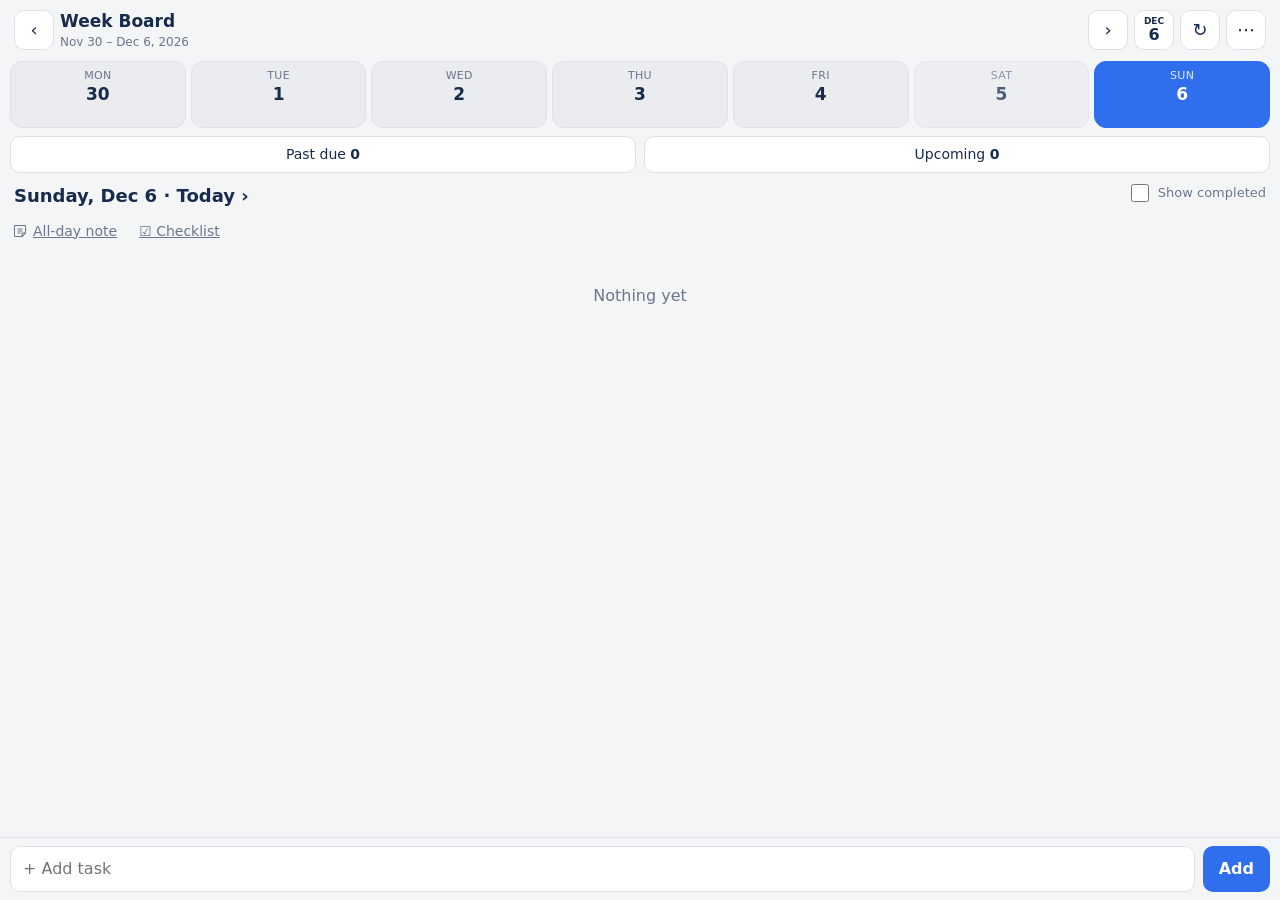
==== mobile.html @ 2cfad869 "Reapply "v1.5.2 Security and code review minor fixes" This reverts commit 783e75c545ea4ce6213119e449" ====
<!doctype html>
<html lang="en">
<head>
<meta charset="utf-8">
<meta name="viewport" content="width=device-width, initial-scale=1, viewport-fit=cover">
<meta name="version" content="1.5.2">
<meta name="notes-name" content="WB-Notes">
<meta name="remote" content="0">
<meta name="theme-color" content="#2f6fed">
<meta name="apple-mobile-web-app-capable" content="yes">
<meta name="mobile-web-app-capable" content="yes">
<meta name="apple-mobile-web-app-title" content="Week Board">
<meta name="apple-mobile-web-app-status-bar-style" content="default">
<link rel="manifest" href="/manifest.webmanifest">
<link rel="apple-touch-icon" href="/icon-180.png">
<title>Week Board</title>
<style>
  :root {
    --bg: #f4f5f7; --col: #ebecf0; --card: #fff; --text: #172b4d; --muted: #6b778c;
    --accent: #2f6fed; --today: #fff4d6; --border: #dfe1e6; --late: #fde8e8; --ok: #1f8a4c;
    /* Priority edges, and badges with white text (--pb1..3 keep 4.5:1 contrast in both themes); the same colours as the desktop board */
    --p1: #c5280c; --p2: #b54708; --p3: #2459d4; --p4: #7a869a;
    --pb1: #c5280c; --pb2: #b54708; --pb3: #2459d4;
  }
  @media (prefers-color-scheme: dark) {
    :root { --bg: #14161a; --col: #1e2126; --card: #2a2e35; --text: #e6e8eb; --muted: #8b95a3;
            --accent: #6a9bff; --today: #3a3220; --border: #343942; --late: #3b2226; --ok: #54c283;
            --p1: #ff6b4a; --p2: #ff9f43; --p3: #6a9bff; --p4: #8b95a3; }
  }
  * { box-sizing: border-box; -webkit-tap-highlight-color: transparent; }
  html, body { height: 100%; }
  body { margin: 0; font: 16px/1.4 system-ui, -apple-system, sans-serif; background: var(--bg); color: var(--text);
         display: flex; flex-direction: column; height: 100vh; height: 100dvh; overflow: hidden; }
  button { font: inherit; color: inherit; }
  header { flex: none; padding: calc(10px + env(safe-area-inset-top)) 14px 6px; display: flex; align-items: center; gap: 6px; }
  header h1 { font-size: 17px; margin: 0; flex: 1; min-width: 0; white-space: nowrap; overflow: hidden; text-overflow: ellipsis; }
  header h1 small { display: block; font-size: 12px; font-weight: 400; color: var(--muted); }
  .ib { flex: none; width: 40px; height: 40px; border: 1px solid var(--border); border-radius: 10px; background: var(--card); font-size: 18px; line-height: 1; cursor: pointer; display: grid; place-items: center; }
  .ib:active { background: var(--col); }
  #today { display: flex; flex-direction: column; align-items: center; justify-content: center; padding: 2px 0; }
  #today .tb-mon { font-size: 9px; font-weight: 700; text-transform: uppercase; line-height: 1.1; }
  #today .tb-day { font-size: 16px; font-weight: 700; line-height: 1.1; }
  #strip { flex: none; display: grid; grid-template-columns: repeat(var(--cols, 7), 1fr); gap: 5px; padding: 4px 10px 8px; }
  .dchip { border: 1px solid var(--border); border-radius: 12px; background: var(--col); padding: 6px 0 5px; text-align: center; cursor: pointer; min-width: 0; }
  .dchip .dw { display: block; font-size: 11px; color: var(--muted); text-transform: uppercase; letter-spacing: .03em; }
  .dchip .dn { display: block; font-size: 17px; font-weight: 600; }
  .dchip .dc { display: block; min-height: 15px; font-size: 11px; color: var(--muted); }
  .dchip.we { opacity: .75; }
  .dchip.today { background: var(--today); }
  .dchip.sel { background: var(--accent); border-color: var(--accent); color: #fff; opacity: 1; }
  .dchip.sel .dw, .dchip.sel .dc { color: rgba(255,255,255,.85); }
  #dayhead { flex: none; padding: 2px 14px 6px; display: flex; align-items: baseline; gap: 8px; }
  #dayhead h2 { margin: 0; font-size: 18px; flex: 1; }
  #dayhead label { font-size: 13px; color: var(--muted); display: flex; align-items: center; gap: 6px; cursor: pointer; }
  #dayhead input { width: 18px; height: 18px; }
  #err { flex: none; margin: 0 14px 6px; padding: 8px 10px; border-radius: 8px; background: var(--late); font-size: 14px; display: none; }
  #list { flex: 1; min-height: 0; overflow-y: auto; padding: 2px 10px 12px; -webkit-overflow-scrolling: touch; touch-action: pan-y; }
  .empty { text-align: center; color: var(--muted); padding: 40px 10px; }
  .notes { margin: 0 0 10px; padding: 4px 10px 4px 12px; border-radius: 10px; background: rgba(224,168,0,.16); border: 0; border-left: 4px solid #e0a800; }   /* the same amber band as the board's all-day notes */
  .clbox .nl.cl { display: flex; align-items: center; gap: 8px; white-space: normal; } .clbox .nl.cl .cl-t { flex: 1; min-width: 0; } .clbox .nl.cl .cl-n { flex: none; font-size: 13px; color: var(--muted); font-variant-numeric: tabular-nums; } .clbox .nl.cl .cl-c { flex: none; color: var(--muted); font-size: 18px; line-height: 1; }
  .clbox { margin: 0 0 8px; padding: 2px 12px; border-radius: 10px; background: var(--card); border: 1px solid var(--border); }
  .clbox .nl { padding: 9px 2px; font-size: 16px; border-bottom: 1px solid var(--border); cursor: pointer; } .clbox .nl:last-child { border-bottom: none; }
  .notes .nl { padding: 9px 2px; font-size: 16px; border-bottom: 1px solid rgba(224,168,0,.30); cursor: pointer; white-space: pre-wrap; overflow-wrap: anywhere; }
  .notes .nl:last-of-type { border-bottom: none; }
  .nbwrap .na { background: none; border: none; color: var(--muted); font-size: 14px; padding: 6px 2px; cursor: pointer; display: inline-flex; align-items: center; gap: 5px; line-height: 1.2; } .nbwrap .nabar { display: flex; align-items: center; flex-wrap: wrap; gap: 4px 18px; } .nbwrap .na span { text-decoration: underline; }
  .wtag { color: var(--muted); text-decoration: underline; cursor: pointer; }
  .card { display: flex; align-items: flex-start; gap: 12px; background: var(--card); border: 1px solid var(--border); border-radius: 12px; padding: 10px 12px; margin-bottom: 8px; }
  .card.done .t { text-decoration: line-through; color: var(--muted); }
  .card input[type=checkbox] { flex: none; width: 24px; height: 24px; margin: 1px 0 0; accent-color: var(--accent); }
  .card .body { flex: 1; min-width: 0; }
  .card.line { background: transparent; border-style: dashed; }
  .card .mark { flex: none; width: 24px; text-align: center; color: var(--muted); font-weight: 700; line-height: 1.4; }
  .card .t.hd { font-weight: 700; }
  .card .t { font-size: 16px; word-wrap: break-word; overflow-wrap: anywhere; }
  .card .n { font-size: 13px; color: var(--muted); margin-top: 2px; overflow-wrap: anywhere; white-space: pre-wrap; }
  .chip { display: inline-block; margin-top: 6px; padding: 1px 9px; border: 1px solid var(--border); border-radius: 999px; font-size: 13px; color: var(--muted); }
  /* Priorities (!p1 to !p4) and time estimates (~45m) */
  .card.prio1 { box-shadow: inset 4px 0 0 var(--p1); } .card.prio2 { box-shadow: inset 4px 0 0 var(--p2); }
  .card.prio3 { box-shadow: inset 4px 0 0 var(--p3); } .card.prio4 { box-shadow: inset 4px 0 0 var(--p4); }
  .chip.pb { font-weight: 600; color: #fff; }
  .chip.pb1 { background: var(--pb1); border-color: var(--pb1); } .chip.pb2 { background: var(--pb2); border-color: var(--pb2); } .chip.pb3 { background: var(--pb3); border-color: var(--pb3); }
  .chip.pb4 { background: rgba(127,127,127,.25); color: var(--text); }
  .card.done .chip.pb { opacity: .5; }
  .chip + .chip { margin-left: 4px; }
  #extras { flex: none; display: flex; gap: 8px; padding: 0 10px 6px; }
  #extras button { flex: 1; min-width: 0; padding: 8px 10px; border: 1px solid var(--border); border-radius: 10px; background: var(--card); font-size: 14px; cursor: pointer; white-space: nowrap; overflow: hidden; text-overflow: ellipsis; }
  #extras button b { font-weight: 700; }
  #extras button.on { background: var(--accent); border-color: var(--accent); color: #fff; }
  #extras button.hot:not(.on) b { color: #d43b3b; }
  .sec { display: flex; align-items: baseline; gap: 8px; width: 100%; margin: 10px 0 6px; padding: 4px 4px; border: none; background: none; text-align: left; font-weight: 600; cursor: pointer; }
  .sec span { font-weight: 400; font-size: 12px; color: var(--muted); }
  .bulk { display: block; width: 100%; margin: 4px 0 6px; padding: 12px; border: 1px solid var(--accent); border-radius: 10px; background: none; color: var(--accent); font-weight: 600; cursor: pointer; }
  #addhint { flex: 0 0 100%; text-align: left; padding: 2px 4px 0; border: none; background: none; font-size: 13px; color: var(--accent); cursor: pointer; }
  #addhint[hidden] { display: none; }
  .srow { display: flex; align-items: center; justify-content: space-between; gap: 12px; padding: 13px 2px; border-bottom: 1px solid var(--border); font-size: 16px; }
  .srow[hidden], .sub[hidden] { display: none; }
  .srow small { display: block; color: var(--muted); font-size: 12px; }
  .srow select { font: inherit; font-size: 15px; padding: 7px 8px; border: 1px solid var(--border); border-radius: 8px; background: var(--bg); color: var(--text); }
  .srow input[type=checkbox] { flex: none; width: 24px; height: 24px; accent-color: var(--accent); }
  .grp { margin-bottom: 8px; }
  .ghrow { display: flex; align-items: center; gap: 4px; }
  .ghrow .more { margin: 0; flex: none; }
  .gh { flex: 1; min-width: 0; display: flex; align-items: center; gap: 8px; min-height: 48px; padding: 6px 6px; border: none; background: none; text-align: left; font-weight: 600; cursor: pointer; }
  .gh .ar { flex: none; width: 30px; text-align: center; font-size: 26px; line-height: 1; color: var(--accent); transition: transform .15s; }
  .grp.shut .gh .ar { transform: rotate(-90deg); }
  .gh .gn { flex: 1; min-width: 0; overflow-wrap: anywhere; }
  .gh .gc { flex: none; font-size: 12px; font-weight: 400; color: var(--muted); border: 1px solid var(--border); border-radius: 999px; padding: 0 8px; }
  .gbody { margin-left: 10px; padding-left: 8px; border-left: 2px solid var(--border); }
  .grp.shut .gbody { display: none; }
  .gadd { width: 100%; box-sizing: border-box; margin: 0 0 4px; font: inherit; font-size: 16px; padding: 9px 11px; border: 1px dashed var(--border); border-radius: 10px; background: transparent; color: var(--text); }
  .gaddrow { display: flex; gap: 6px; align-items: flex-start; }
  .gaddrow { max-width: 100%; box-sizing: border-box; } .gaddrow .gadd { flex: 1 1 0; width: 0; min-width: 0; }
  .gtypewrap { position: relative; flex: none; width: 44px; height: 40px; border: 1px dashed var(--border); border-radius: 10px; display: flex; align-items: center; justify-content: center; font-size: 16px; font-weight: 700; color: var(--text); }
  .gtglyph { pointer-events: none; }
  .gtype { position: absolute; inset: 0; width: 100%; height: 100%; opacity: 0; font-size: 16px; cursor: pointer; }
  .gtypewrap:focus-within { border-style: solid; border-color: var(--accent); }
  .gaddbtn { flex: none; height: 40px; padding: 0 14px; border: none; border-radius: 10px; background: var(--accent); color: #fff; font: inherit; font-size: 15px; font-weight: 600; cursor: pointer; }
  .gaddbtn:disabled { background: var(--col); color: var(--muted); cursor: default; }
  .gadd:focus { outline: none; border-style: solid; border-color: var(--accent); background: var(--card); }
  .gtag { display: block; font-size: 12px; color: var(--muted); margin-bottom: 1px; overflow-wrap: anywhere; }
  .more { flex: none; width: 36px; height: 36px; margin: -6px -6px -6px 0; border: none; background: none; font-size: 22px; line-height: 1; color: var(--muted); cursor: pointer; border-radius: 8px; }
  .more:active { background: var(--col); }
  .zopen { flex: none; width: 32px; height: 36px; margin: -6px 0 -6px 0; border: none; background: none; font-size: 24px; line-height: 1; color: var(--muted); cursor: pointer; border-radius: 8px; }
  .zopen:active { background: var(--col); }
  .zbar { display: flex; align-items: center; gap: 6px; flex-wrap: wrap; margin: 0 0 10px; font-size: 13px; color: var(--muted); }
  .zbar button { border: 1px solid var(--border); background: var(--col); color: var(--text); border-radius: 8px; padding: 6px 10px; font-size: 14px; font-weight: 600; cursor: pointer; }
  .zbar .zc { border: none; background: none; padding: 2px 2px; font-weight: 400; font-size: 13px; color: var(--accent); }
  .zbar .zc.cur { color: var(--text); }
  .zadd { margin-top: 6px; }
  #unlockbar { flex: none; display: flex; align-items: center; justify-content: space-between; gap: 8px; margin: 0 14px 6px; padding: 6px 10px; border-radius: 10px; background: rgba(46,160,67,.14); border: 1px solid rgba(46,160,67,.45); font-size: 13px; }
  #unlockbar button { border: 1px solid rgba(46,160,67,.6); background: transparent; color: inherit; border-radius: 8px; padding: 3px 10px; font-weight: 600; cursor: pointer; }
  .dec { border-left: 4px solid #2ea043 !important; }
  .decmark { margin-right: 4px; }
  #addbar { flex: none; display: flex; flex-wrap: wrap; gap: 8px; box-sizing: border-box; max-width: 100%; padding: 8px calc(10px + env(safe-area-inset-right)) calc(8px + env(safe-area-inset-bottom)) calc(10px + env(safe-area-inset-left)); border-top: 1px solid var(--border); background: var(--bg); }
  #addbar input { flex: 1 1 0; width: 0; box-sizing: border-box; min-width: 0; font: inherit; font-size: 16px; padding: 11px 12px; border: 1px solid var(--border); border-radius: 10px; background: var(--card); color: var(--text); }
  #addbar input:focus { outline: 2px solid var(--accent); outline-offset: -1px; }
  #addbar button { flex: none; padding: 0 16px; border: none; border-radius: 10px; background: var(--accent); color: #fff; font-weight: 600; cursor: pointer; }
  /* bottom sheet */
  #shade { position: fixed; inset: 0; background: rgba(0,0,0,.4); display: none; z-index: 20; }
  #sheet { position: fixed; left: 0; right: 0; bottom: 0; z-index: 21; background: var(--card); border-radius: 16px 16px 0 0; padding: 14px 14px calc(14px + env(safe-area-inset-bottom)); display: none; max-height: 85dvh; overflow-y: auto; box-shadow: 0 -8px 30px rgba(0,0,0,.25); }
  #sheet h3 { margin: 0 0 4px; font-size: 15px; overflow-wrap: anywhere; }
  #sheet .sub { color: var(--muted); font-size: 13px; margin-bottom: 10px; }
  .sbtn { display: block; width: 100%; text-align: left; padding: 14px 12px; margin: 0; border: none; border-bottom: 1px solid var(--border); background: none; font-size: 16px; cursor: pointer; }
  .sbtn:active { background: var(--col); }
  .sbtn.danger { color: #d43b3b; }
  .sbtn.cancel { border-bottom: none; color: var(--muted); text-align: center; }
  #sheet textarea { width: 100%; min-height: 84px; font: inherit; font-size: 16px; padding: 10px; border: 1px solid var(--border); border-radius: 10px; background: var(--bg); color: var(--text); resize: vertical; }
  #toast button { border: none; background: none; color: #9cc0ff; font-weight: 700; font-size: 14px; padding: 2px 4px; cursor: pointer; }
  #sheet .row { display: flex; gap: 8px; margin-top: 10px; }
  #sheet .row button { flex: 1; padding: 12px; border-radius: 10px; border: 1px solid var(--border); background: var(--col); font-weight: 600; cursor: pointer; }
  #sheet .row button.go { background: var(--accent); border-color: var(--accent); color: #fff; }
  #sheet input[type=date], #sheet input[type=time] { width: 100%; font: inherit; font-size: 16px; padding: 10px; border: 1px solid var(--border); border-radius: 10px; background: var(--bg); color: var(--text); margin-top: 8px; }
  #toast { display: none; align-items: center; gap: 12px; position: fixed; left: 50%; bottom: calc(76px + env(safe-area-inset-bottom)); transform: translateX(-50%); background: #172b4d; color: #fff; padding: 9px 14px; border-radius: 999px; font-size: 14px; z-index: 30; display: none; max-width: 90vw; }
  /* Notes editor (full-screen) */
  #noteEditor { position: fixed; inset: 0; z-index: 19;     /* under the menu sheet (21) and its shade (20), so the ⋯ menu can be used */ background: var(--bg); display: none; flex-direction: column; }
  #noteEditor.open { display: flex; }
  #noteEditor header { flex: none; padding: calc(10px + env(safe-area-inset-top)) 14px 10px; display: flex; align-items: center; gap: 10px; border-bottom: 1px solid var(--border); background: var(--card); }
  #noteEditor header .ntitle { flex: 1; min-width: 0; font: inherit; font-size: 16px; font-weight: 700; color: var(--text); background: transparent; border: 1px solid transparent; border-radius: 8px; padding: 6px 8px; text-overflow: ellipsis; }
  #noteEditor header .ntitle:focus { outline: none; border-color: var(--accent); background: var(--bg); }
  #noteEditor header .ntitle:read-only { color: var(--muted); }
  #noteEditor .nstatus { font-size: 12px; color: var(--muted); }
  #noteEditor .nstatus.saving { color: var(--accent); }
  #noteEditor .nedit { flex: 1; min-height: 0; padding: 14px; font: inherit; font-size: 16px; line-height: 1.5; border: none; background: var(--bg); color: var(--text); resize: none; }
  #noteEditor .nedit:focus { outline: none; }
  #noteEditor .nedit:read-only { background: var(--col); color: var(--muted); }
  .nbtn { padding: 8px 14px; border: 1px solid var(--border); border-radius: 10px; background: var(--card); font-weight: 600; cursor: pointer; }
  .nbtn.go { background: var(--accent); border-color: var(--accent); color: #fff; }
  .ncard { display: flex; align-items: flex-start; gap: 10px; background: var(--card); border: 1px solid var(--border); border-radius: 12px; padding: 12px; margin-bottom: 8px; cursor: pointer; }
  .ncard .nbody { flex: 1; min-width: 0; }
  .ncard .nt { font-weight: 600; overflow-wrap: anywhere; }
  .ncard .np { font-size: 13px; color: var(--muted); margin-top: 2px; overflow: hidden; text-overflow: ellipsis; display: -webkit-box; -webkit-line-clamp: 2; -webkit-box-orient: vertical; white-space: pre-wrap; overflow-wrap: anywhere; }
  .ncard .np:empty { display: none; }
  .ncard.enc { opacity: .7; }
  .ncard.enc .nt::after { content: " 🔒"; }
</style>
</head>
<body>
<header>
  <button class="ib" id="prevW" aria-label="Previous week">‹</button>
  <h1 id="title">Week Board<small id="range"></small></h1>
  <button class="ib" id="nextW" aria-label="Next week">›</button>
  <button class="ib" id="today" aria-label="Go to today" title="Today"><span class="tb-mon"></span><span class="tb-day"></span></button>
  <button class="ib" id="reload" aria-label="Refresh">↻</button>
  <button class="ib" id="menu" aria-label="Menu">⋯</button>
</header>
<div id="strip"></div>
<div id="extras"></div>
<style>#dayname.tap{cursor:pointer;-webkit-tap-highlight-color:transparent}#dayname.tap:active{opacity:.6}</style><div id="dayhead"><h2 id="dayname"></h2><label id="doneLabel"><input type="checkbox" id="showDone"> Show completed</label></div>
<div id="err"></div>
<div id="list"></div>
<form id="addbar" autocomplete="off">
  <button type="button" id="addhint" hidden></button>
  <input id="addin" type="text" placeholder="+ Add task" enterkeyhint="done" aria-label="Add task to this day" autocapitalize="sentences">
  <button type="submit">Add</button>
</form>
<div id="shade"></div>
<div id="sheet" role="dialog" aria-modal="true"></div>
<div id="toast"></div>
<div id="noteEditor" role="dialog" aria-modal="true" aria-label="Note editor">
  <header>
    <button class="nbtn" id="noteBack" aria-label="Done">Done</button>
    <input id="noteTitle" class="ntitle" type="text" maxlength="200" autocomplete="off" autocapitalize="sentences" aria-label="Note title" placeholder="Title">
    <span class="nstatus" id="noteStatus"></span>
    <button class="nbtn" id="noteMenu" aria-label="Note menu">⋯</button>
  </header>
  <textarea class="nedit" id="noteText" placeholder="Start writing…" aria-label="Note content"></textarea>
</div>

<script>
"use strict";
const API = "/api/v1";
const $ = (id) => document.getElementById(id);
const pad = (n) => String(n).padStart(2, "0");
const key = (d) => `${d.getFullYear()}-${pad(d.getMonth() + 1)}-${pad(d.getDate())}`;
const keyToDate = (k) => { const [y, m, d] = k.split("-").map(Number); return new Date(y, m - 1, d); };
const addDays = (d, n) => { const x = new Date(d); x.setDate(x.getDate() + n); return x; };
const today = () => { const n = new Date(); return new Date(n.getFullYear(), n.getMonth(), n.getDate()); };
const mondayOf = (d) => { const x = new Date(d); x.setDate(x.getDate() - ((x.getDay() + 6) % 7)); return new Date(x.getFullYear(), x.getMonth(), x.getDate()); };
const store = { get(k, d) { try { const v = localStorage.getItem(k); return v === null ? d : v; } catch (e) { return d; } }, set(k, v) { try { localStorage.setItem(k, v); } catch (e) { /* private mode */ } } };

// the week starts on Monday, or on Sunday when Week length is "7 days (Sun–Sat)"
let weekType = ["5", "7", "7s"].includes(store.get("m.span", "7")) ? store.get("m.span", "7") : "7";
let span = weekType === "5" ? 5 : 7;
const startOf = (d) => { if (weekType !== "7s") return mondayOf(d); const x = new Date(d); x.setDate(x.getDate() - x.getDay()); return new Date(x.getFullYear(), x.getMonth(), x.getDate()); };
let weekStart = startOf(today());
let sel = key(today());
let showDone = store.get("m.showDone", "0") === "1";
let showLate = store.get("m.showLate", "1") === "1", showSoon = store.get("m.showSoon", "1") === "1";
let prioSort = store.get("m.prioSort", "1") === "1";       // urgent first in each day (and in Past due / Upcoming), as on the desktop board
const cache = {};                       // day key -> tasks, in outline order
const clProg = {};                       // checklist id -> { done, total } for the "2/5" on its row
const dayNotes = {}, noteBul = {};        // day key -> its all-day note lines (the children of the WB-Notes bullet), and that bullet
const bullets = {};                     // day key -> bullets/headings of that day (candidates for groups)
const nest = {};                        // bullet id -> { todos: [...] }
const sect = {};                        // Inbox heading id -> every child, any type (a heading in the Inbox is a section)
const allOf = {};                       // list key -> every child of any type (the Inbox shows them all)
const typeOf = (n) => (n.data && n.data.layoutMode) || "bullets";
let mine = new Set(); try { mine = new Set(JSON.parse(store.get("m.groups", "[]"))); } catch (e) { /* none */ }   // groups added here, shown even while empty
const saveMine = () => store.set("m.groups", JSON.stringify([...mine].slice(-200)));
const NOTES_RAW = ((document.querySelector('meta[name="notes-name"]') || {}).content || "WB-Notes").trim() || "WB-Notes";
const NOTES = NOTES_RAW.toLowerCase();
const isNotesBul = (n) => { const t = plain(n.name).trim().toLowerCase(); return t === NOTES || t === "wb-notes"; };     // the old default name "WB-Notes" still counts
const LIST_RE = /(^|\s)!list(?=$|[\s.,;!?)<])/i;      // "!list" marks a checklist: a note with tick boxes, never a group card
const isChecklist = (n) => LIST_RE.test(plain(n.name));
// An all-day note is a plain bullet on the day marked "!alld" (hidden); "!alld1" to "!alld9" also sets its order, lowest first.
const ALLD_RE = /(^|\s)!alld([1-9])?(?=$|[\s.,;!?)<])/i;
const alldMark = (n) => { const m = ALLD_RE.exec(plain(n.name)); return m ? { n: m[2] ? Number(m[2]) : 0, text: "!alld" + (m[2] || "") } : null; };
const stripAlld = (t) => String(t || "").replace(new RegExp(ALLD_RE.source, "gi"), (m, lead) => (lead ? " " : "")).replace(/\s{2,}/g, " ").trim();
const REMOTE = ((document.querySelector('meta[name="remote"]') || {}).content || "0") === "1";      // set by the server: vps or fly, where there is a sign-in
let mode = store.get("m.nested", "group");                // group | flatten | off
let shut = new Set(); try { shut = new Set(JSON.parse(store.get("m.shut", "[]"))); } catch (e) { /* none */ }
const saveShut = () => store.set("m.shut", JSON.stringify([...shut]));
let loadToken = 0;
let view = "day";                       // day | late | soon | inbox
let zoom = [];                          // opened bullets, outermost first: { id, name, up, day, from }; empty = the normal board
const zkids = {};                      // opened item id -> its children, any type
let inbox = null; try { const v = JSON.parse(store.get("m.inbox", "null")); if (v && v.id) inbox = { id: String(v.id), name: String(v.name || "Inbox") }; } catch (e) { /* none */ }
let notesLoc = null; try { const v = JSON.parse(store.get("m.notesLoc", "null")); if (v && v.id) notesLoc = { id: String(v.id), name: String(v.name || "Notes") }; } catch (e) { /* none */ }
const notesCache = {};                 // note id -> { id, name, note, enc }
let notesLoaded = false;
const ISO_DAY = /^\d{4}-\d{2}-\d{2}$/;
let extrasReady = false, extrasAt = 0;
const LATE_DAYS = 14, SOON_DAYS = 14;
const undoStack = [];

/* ---------- sharing settings between devices (optional, per device, off by default) ---------- */
let sync = store.get("m.sync", "0") === "1";
let applying = false, pushTimer = 0, syncAt = store.get("m.syncAt", "");
const SHARED_KEYS = new Set(["m.nested", "m.span", "m.showLate", "m.showSoon", "m.showDone", "m.prioSort", "m.inbox", "m.notesLoc"]);
let inboxGone = false, notesLocGone = false;  // true only after "Remove" on this device, so a device without it never wipes the shared one
const sharedNow = () => { const o = { nested: mode, span: weekType, showLate, showSoon, showDone, prioSort }; if (inbox) o.inbox = inbox; else if (inboxGone) o.inbox = null; if (notesLoc) o.notesLoc = notesLoc; else if (notesLocGone) o.notesLoc = null; return o; };
{ const rawSet = store.set; store.set = (k, v) => { rawSet(k, v); if (sync && !applying && SHARED_KEYS.has(k)) pushShared(); }; }
function pushShared(now) {
  clearTimeout(pushTimer);
  const go = async () => {
    try {
      const r = await fetch("/m/settings", { method: "POST", headers: { "Content-Type": "application/json" }, body: JSON.stringify({ settings: sharedNow() }) });
      const j = await r.json().catch(() => ({}));
      if (!r.ok) throw new Error(j.error || `failed (${r.status})`);
      syncAt = j.updated || ""; store.set("m.syncAt", syncAt); if (!inbox) inboxGone = false;
    } catch (e) { toast("Couldn't share settings: " + e.message); }
  };
  if (now) return go();
  pushTimer = setTimeout(go, 600);
}
function applyShared(s) {
  applying = true;
  try {
    if (["group", "flatten", "off"].includes(s.nested)) { mode = s.nested; store.set("m.nested", mode); }
    if (["5", "7", "7s"].includes(s.span)) { weekType = s.span; span = weekType === "5" ? 5 : 7; store.set("m.span", weekType); weekStart = startOf(keyToDate(sel)); }
    for (const [k, mk] of [["showLate", "m.showLate"], ["showSoon", "m.showSoon"], ["showDone", "m.showDone"], ["prioSort", "m.prioSort"]]) {
      if (typeof s[k] === "boolean") { if (k === "showLate") showLate = s[k]; else if (k === "showSoon") showSoon = s[k]; else if (k === "prioSort") prioSort = s[k]; else showDone = s[k]; store.set(mk, s[k] ? "1" : "0"); }
    }
    if (s.inbox === null) { inbox = null; store.set("m.inbox", "null"); }
    else if (s.inbox && s.inbox.id) { inbox = { id: String(s.inbox.id), name: String(s.inbox.name || "Inbox") }; store.set("m.inbox", JSON.stringify(inbox)); }
    if (s.notesLoc === null) { notesLoc = null; store.set("m.notesLoc", "null"); }
    else if (s.notesLoc && s.notesLoc.id) { notesLoc = { id: String(s.notesLoc.id), name: String(s.notesLoc.name || "Notes") }; store.set("m.notesLoc", JSON.stringify(notesLoc)); }
    if ((view === "late" && !showLate) || (view === "soon" && !showSoon) || (view === "inbox" && !inbox) || (view === "notes" && !notesLoc)) view = "day";
    $("showDone").checked = showDone;
  } finally { applying = false; }
}
// Fetch the shared settings; returns { enabled, settings, updated } or null when the server can't be reached.
async function fetchShared() { try { return await getJson("/m/settings"); } catch (e) { return null; } }
// Apply the shared settings if they changed since this device last saw them. Returns true when something was applied.
async function pullShared() {
  const j = await fetchShared();
  if (!j || !j.enabled || !j.settings || !j.updated || j.updated === syncAt) return false;
  applyShared(j.settings); syncAt = j.updated; store.set("m.syncAt", syncAt);
  return true;
}

/* ---------- editing formatted text (ported unchanged from the desktop board) ----------
   Text with tags (a date, a link, bold) is edited as its visible words; the tags stay where they are. */
const entityCache = {};
function decodeEntity(e) {
  return entityCache[e] || (entityCache[e] = new DOMParser().parseFromString(e, "text/html").body.textContent);
}
function tokenize(raw) {
  const out = [];
  for (const m of String(raw || "").matchAll(/<br\s*\/?>|<[^>]*>|&(?:#\d+|#x[0-9a-f]+|[a-z][a-z0-9]*);|[\s\S]/gi)) {
    const r = m[0];
    if (/^<br/i.test(r)) out.push({ raw: r, text: "\n" });
    else if (r.length > 1 && r[0] === "<") out.push({ raw: r, text: "" });
    else if (r.length > 1 && r[0] === "&") out.push({ raw: r, text: decodeEntity(r) });
    else out.push({ raw: r, text: r });
  }
  return out;
}
const visibleText = (raw) => tokenize(raw).map((t) => t.text).join("");
const escapeMarkup = (s) => s.replace(/&/g, "&amp;").replace(/</g, "&lt;").replace(/>/g, "&gt;");

function applyEditCore(raw, next) {
  const toks = tokenize(raw);
  const old = toks.map((t) => t.text).join("");
  if (old === next) return raw;
  if (!toks.some((t) => t.raw !== t.text)) return next;
  let p = 0;
  while (p < old.length && p < next.length && old[p] === next[p]) p++;
  let s = 0;
  while (s < old.length - p && s < next.length - p && old[old.length - 1 - s] === next[next.length - 1 - s]) s++;
  const delStart = p, delEnd = old.length - s, insert = escapeMarkup(next.slice(p, next.length - s));
  const pureInsert = delStart === delEnd;
  let pos = 0, out = "", inserted = false;
  if (pureInsert && delStart === 0) { out = insert; inserted = true; }   // typing at the very start
  for (const t of toks) {
    if (!t.text.length) { out += t.raw; continue; }          // tags stay where they are
    const a = pos, b = pos + t.text.length;
    pos = b;
    if (!pureInsert && !inserted && a >= delStart) { out += insert; inserted = true; }   // replacing: new words go where the old ones were
    if (a >= delStart && b <= delEnd && !pureInsert) continue;   // a removed character
    out += t.raw;
    if (pureInsert && !inserted && b === delStart) { out += insert; inserted = true; }   // typing continues the formatting of the character before
  }
  if (!inserted) out += insert;
  return visibleText(out) === next ? out : escapeMarkup(next);   // safety net: never save something that reads differently
}
// Dates (a <time> tag) are kept whole: the words around them are edited separately, so an edit before and after a date never pulls words into it.
function applyEdit(raw, next) {
  const spans = [...String(raw || "").matchAll(/<time\b[^>]*>[^<]*<\/time>/gi)];
  if (!spans.length) return applyEditCore(raw, next);
  const parts = []; let at = 0;
  for (const m of spans) { parts.push({ raw: raw.slice(at, m.index) }, { raw: m[0], atom: true }); at = m.index + m[0].length; }
  parts.push({ raw: raw.slice(at) });
  let pos = 0; const pieces = [];
  for (let i = 0; i < parts.length; i++) {
    const p = parts[i];
    if (p.atom) { const w = visibleText(p.raw), j = next.indexOf(w, pos); if (!w || j < 0) return applyEditCore(raw, next); pieces.push(next.slice(pos, j)); pos = j + w.length; }
  }
  pieces.push(next.slice(pos));
  let out = "", k = 0;
  for (const p of parts) { if (p.atom) out += p.raw; else out += applyEditCore(p.raw, pieces[k++]); }
  return visibleText(out) === next ? out : applyEditCore(raw, next);
}


/* ---------- text helpers ---------- */
const plain = (html) => new DOMParser().parseFromString(html || "", "text/html").body.textContent || "";
const TOKEN = /wbenc1\.[A-Za-z0-9_-]{59,}/g;           // text from the Encryption add-on is shown as a lock
/* ---------- Encryption: read-only unlock ----------
   Encrypted text (wbenc1 tokens from the Encryption add-on) shows as a lock. "Unlock encryption" asks for the passphrase and shows the
   decrypted text between ⟦ ⟧. The passphrase and the decrypted text live in this page's memory only (never stored or sent); Lock, a reload
   or five minutes away forgets them. Same format as the add-on: wbenc1.<base64url(salt16 | iv12 | ciphertext+tag)>, PBKDF2-SHA256 x 600000, AES-256-GCM. */
let pass = null, passOk = false, hiddenAt = 0, decDraw = 0, decRunning = false;
const decCache = new Map(), pendingTok = new Set(), failedTok = new Set();       // token -> text; tokens waiting; tokens that did not open
const lockLabel = (t) => { if (decCache.has(t)) return "⟦" + decCache.get(t) + "⟧"; if (pass !== null && !failedTok.has(t)) pendingTok.add(t); return "🔒"; };
const shown = (raw) => plain(raw).replace(TOKEN, lockLabel);
const showNote = (txt) => String(txt).replace(TOKEN, lockLabel);
// true when some text of this item was opened by the unlock (so it can be marked)
const isOpened = (n) => decCache.size > 0 && [n.name, n.note].some((f) => (String(f || "").match(TOKEN) || []).some((t) => decCache.has(t)));
const unb64 = (str) => { const b = atob(str.replace(/-/g, "+").replace(/_/g, "/").padEnd(Math.ceil(str.length / 4) * 4, "=")); const o = new Uint8Array(b.length); for (let i = 0; i < b.length; i++) o[i] = b.charCodeAt(i); return o; };
async function decryptToken(token, passphrase) {
  const raw = unb64(token.slice(7)), salt = raw.slice(0, 16), iv = raw.slice(16, 28), ct = raw.slice(28);
  const base = await crypto.subtle.importKey("raw", new TextEncoder().encode(passphrase.normalize("NFKC")), "PBKDF2", false, ["deriveKey"]);
  const key = await crypto.subtle.deriveKey({ name: "PBKDF2", salt, iterations: 600000, hash: "SHA-256" }, base, { name: "AES-GCM", length: 256 }, false, ["decrypt"]);
  return new TextDecoder("utf-8", { fatal: true }).decode(await crypto.subtle.decrypt({ name: "AES-GCM", iv, tagLength: 128 }, key, ct));
}
function tokensOf(list, set) { for (const n of list || []) for (const f of [n.name, n.note]) { const m = String(f || "").match(TOKEN); if (m) m.forEach((t) => set.add(t)); } }
function findTokens() {                                    // what the current view shows first, else anything loaded
  const set = new Set(), k = view === "inbox" && inbox ? inbox.id : sel;
  if (zoom.length) tokensOf(zkids[zoom[zoom.length - 1].id], set);
  tokensOf(allOf[k], set); for (const b of bullets[k] || []) { tokensOf((nest[b.id] || {}).todos, set); tokensOf(sect[b.id], set); }
  if (!set.size) for (const g in allOf) tokensOf(allOf[g], set);
  return [...set];
}
async function runDecrypt() {
  if (decRunning || pass === null) return; decRunning = true;
  try {
    while (pass !== null && pendingTok.size) {
      const t = pendingTok.values().next().value; pendingTok.delete(t); const p0 = pass;
      try { const txt = await decryptToken(t, p0); if (pass !== p0) break; decCache.set(t, txt); passOk = true; }
      catch (e) { if (pass !== p0) break; if (!passOk) { lockCrypto("That passphrase doesn't open this text"); break; } failedTok.add(t); }
      clearTimeout(decDraw); decDraw = setTimeout(draw, 120);
    }
  } finally { decRunning = false; }
}
function lockCrypto(msg) { pass = null; passOk = false; decCache.clear(); failedTok.clear(); pendingTok.clear(); draw(); if (msg) toast(msg); }
document.addEventListener("visibilitychange", () => {
  if (document.visibilityState === "hidden") hiddenAt = Date.now();
  else if (pass !== null && hiddenAt && Date.now() - hiddenAt > 5 * 60000) lockCrypto("Encryption locked after 5 minutes away");
});
const TIME_RE = /(^|\s)@(\d{1,2})(?::(\d{2}))?\s?([ap])\.?m\.?(?=$|[\s.,;!?)])|(^|\s)@(\d{1,2}):(\d{2})(?=$|[\s.,;!?)])/i;
function timeOf(text) {
  const m = TIME_RE.exec(text || ""); if (!m) return null;
  let h, mi;
  if (m[4]) { h = Number(m[2]); mi = Number(m[3] || 0); if (h < 1 || h > 12) return null; h = (h % 12) + (m[4].toLowerCase() === "p" ? 12 : 0); }
  else { h = Number(m[6]); mi = Number(m[7]); if (h > 23) return null; }
  if (mi > 59) return null;
  return { h, mi, token: m[0].trim() };
}
const fmtTime = (h, mi) => new Date(2000, 0, 1, h, mi).toLocaleTimeString(undefined, { hour: "numeric", minute: "2-digit" });
const LEAD_RE = /(^|\s)!(1[hdw])(?=$|[\s.,;!?)])/gi;                       // early alerts (!1h !1d !1w): set on the desktop board, shown here only as part of the text
const DOW_PAT = "mon(?:day)?|tue(?:s|sday)?|wed(?:nesday)?|thu(?:r|rs|rsday)?|fri(?:day)?|sat(?:urday)?|sun(?:day)?";
const REPEAT_RE = new RegExp(`(^|\\s)!every\\s+(weekdays|month-end|(?:\\d+\\s*)?(?:day|week|month|year)s?|(?:${DOW_PAT})(?:\\s*,\\s*(?:${DOW_PAT}))*)(?:\\s+until\\s+(\\d{4}-\\d{2}-\\d{2}))?(?:\\s+x(\\d+))?(?=$|[\\s.,;!?)<])`, "i");
// Priorities and time estimates: "!p1".."!p4" and "~45m" / "~1h30m" in a task's text, the same markers as on the desktop board.
const PRIO_RE = /(^|\s)!p([1-4])(?=$|[\s.,;!?)<])/i;
const EST_RE = /(^|\s)~(?:(\d{1,2}(?:\.\d{1,2})?)h(?:(\d{1,2})m)?|(\d{1,3})m)(?=$|[\s.,;!?)<])/i;
// Time blocking: "^9am", "^9:30am" or "^14:00" gives a task a start time on the desktop's panel; "!blk" marks a block made from the Day template. Both are hidden here and shown as one chip.
const TIME_BLOCK_RE = /(^|\s)\^(\d{1,2})(?::(\d{2}))?\s*(am|pm)?(?=$|[\s.,;!?)<])/i;
const BLK_RE = /(^|\s)!blk(?=$|[\s.,;!?)<])/i;
function parseTimeBlock(text) {
  const m = TIME_BLOCK_RE.exec(String(text || "")); if (!m) return null;
  let h = Number(m[2]), mi = Number(m[3] || 0); const ap = (m[4] || "").toLowerCase();
  if (ap === "pm" && h < 12) h += 12; else if (ap === "am" && h === 12) h = 0;
  return h > 23 || mi > 59 ? null : { h, mi };
}
const PRIO_NAMES = ["Normal", "Urgent", "High", "Medium", "Low"];
const PRIO_RANK = [3.5, 1, 2, 3, 4];                       // no priority sorts between medium and low
function parsePrio(text) { const m = PRIO_RE.exec(String(text || "")); return m ? Number(m[2]) : 0; }
function parseEst(text) { const m = EST_RE.exec(String(text || "")); if (!m) return 0; return m[4] ? Number(m[4]) : Math.round(Number(m[2]) * 60) + Number(m[3] || 0); }
function fmtMins(m) { const h = Math.floor(m / 60), r = m % 60; return h ? h + "h" + (r ? " " + r + "m" : "") : r + "m"; }
const dropMeta = (s) => String(s || "").replace(new RegExp(PRIO_RE.source, "gi"), (m, lead) => (lead ? " " : "")).replace(new RegExp(EST_RE.source, "gi"), (m, lead) => (lead ? " " : "")).replace(new RegExp(TIME_BLOCK_RE.source, "gi"), (m, lead) => (lead ? " " : "")).replace(new RegExp(BLK_RE.source, "gi"), (m, lead) => (lead ? " " : "")).replace(new RegExp(LIST_RE.source, "gi"), (m, lead) => (lead ? " " : "")).replace(new RegExp(ALLD_RE.source, "gi"), (m, lead) => (lead ? " " : "")).replace(/\s{2,}/g, " ").trim();
const prioRank = (n) => (prioSort ? PRIO_RANK[parsePrio(plain(n.name))] : 0);
const stripTime = (s) => s.replace(REPEAT_RE, (m, lead) => (lead ? " " : "")).replace(LEAD_RE, (m) => (/^\s/.test(m) ? " " : "")).replace(TIME_RE, (m) => (/^\s/.test(m) ? " " : "")).replace(/\s{2,}/g, " ").trim();
const LEADS = [["1h", "1 hour"], ["1d", "1 day"], ["1w", "1 week"]];
const parseLeads = (t) => { const o = new Set(); for (const m of String(t || "").matchAll(LEAD_RE)) o.add(m[2].toLowerCase()); return LEADS.map((x) => x[0]).filter((c) => o.has(c)); };
const dropLeads = (t) => String(t || "").replace(LEAD_RE, (m) => (/^\s/.test(m) ? " " : "")).replace(/\s{2,}/g, " ").trim();
const DOW3 = ["sun", "mon", "tue", "wed", "thu", "fri", "sat"];
function parseRepeat(text) {
  const m = REPEAT_RE.exec(String(text || ""));
  if (!m) return null;
  const spec = m[2].toLowerCase().replace(/\s+/g, " ");
  let kind, nn = 1, days = null;
  if (spec === "weekdays") kind = "weekdays";
  else if (spec === "month-end") kind = "month-end";
  else if (/^(\d+)?\s*(day|week|month|year)s?$/.test(spec)) { const q = /^(\d+)?\s*(day|week|month|year)s?$/.exec(spec); nn = Math.max(1, Number(q[1] || 1)); kind = q[2]; }
  else { kind = "dows"; days = [...new Set(spec.split(/\s*,\s*/).map((d) => DOW3.indexOf(d.slice(0, 3))))].sort((x, y) => x - y); }
  return { kind, n: nn, days, spec: m[2], until: m[3] || null, count: m[4] ? Number(m[4]) : null, token: m[0] };
}
function repeatLabel(r) {
  let t;
  if (r.kind === "weekdays") t = "weekdays";
  else if (r.kind === "month-end") t = "last day of the month";
  else if (r.kind === "dows") t = "every " + r.days.map((d) => ["Sun", "Mon", "Tue", "Wed", "Thu", "Fri", "Sat"][d]).join(", ");
  else if (r.n === 1) t = { day: "daily", week: "weekly", month: "monthly", year: "yearly" }[r.kind];
  else t = `every ${r.n} ${r.kind}s`;
  if (r.until) t += ", until " + r.until;
  if (r.count) t += `, ${r.count} left`;
  return t;
}
const dropRepeat = (t) => String(t || "").replace(REPEAT_RE, (m, lead) => (lead ? " " : "")).replace(/\s{2,}/g, " ").trim();

/* ---------- WorkFlowy through the board's proxy ---------- */
function err(msg) { const e = $("err"); e.textContent = msg || ""; e.style.display = msg ? "block" : "none"; }
async function call(method, path, body) {
  const res = await fetch(API + path, { method, headers: body ? { "Content-Type": "application/json" } : undefined, body: body ? JSON.stringify(body) : undefined });
  if (res.status === 401) { location.href = "/login"; throw new Error("Signed out. Redirecting to the sign-in page…"); }
  if (res.status === 404 && method === "GET") return null;          // a day that doesn't exist yet is just empty
  if (!res.ok) throw new Error(`${method} ${path} failed (${res.status}): ${await res.text()}`);
  return res.status === 204 ? null : res.json().catch(() => null);
}
async function getJson(path) {
  const res = await fetch(path);
  if (res.status === 401) { location.href = "/login"; throw new Error("Signed out. Redirecting to the sign-in page…"); }
  const j = await res.json().catch(() => ({}));
  if (!res.ok) throw new Error(j.error || `${path} failed (${res.status})`);
  return j;
}
async function loadDay(k) {
  const data = await call("GET", `/nodes?parent_id=${k}`);
  const nodes = data && data.nodes ? data.nodes : [];
  cache[k] = nodes.filter((n) => n.data && n.data.layoutMode === "todo").sort((a, b) => a.priority - b.priority);
  allOf[k] = nodes.slice().sort((a, b) => a.priority - b.priority);
  delete dayNotes[k];
  bullets[k] = nodes.filter((n) => /^(bullets|h[1-3])$/.test((n.data && n.data.layoutMode) || "bullets") && !isNotesBul(n) && !isChecklist(n) && !alldMark(n)).sort((a, b) => a.priority - b.priority);
}
async function loadNest(k, force) {
  if (mode === "off") return;
  const todo = (bullets[k] || []).filter((b) => force || !nest[b.id]);
  const queue = [...todo];
  const worker = async () => {
    while (queue.length) {
      const b = queue.shift();
      try { const d = await call("GET", `/nodes?parent_id=${b.id}`); nest[b.id] = { todos: ((d && d.nodes) || []).filter((n) => n.data && n.data.layoutMode === "todo").sort((x, y) => x.priority - y.priority) }; }
      catch (e) { nest[b.id] = { todos: [], failed: true }; }
    }
  };
  await Promise.all(Array.from({ length: Math.min(4, queue.length) }, worker));
}
// everything shown for a day, in outline order: its tasks and (unless Groups is off) the tasks under its bullets
const tbMins = (n) => { const t = parseTimeBlock(plain(n.name)); return t ? t.h * 60 + t.mi : 9999; };
function entriesOf(k) {
  const out = [];
  for (const n of cache[k] || []) out.push({ kind: "task", n, p: n.priority, s: 0, r: prioRank(n), tb: tbMins(n) });
  if (mode !== "off") for (const b of bullets[k] || []) {
    const info = nest[b.id]; if (!info) continue;
    const vis = info.todos.filter((t) => showDone || !t.completedAt);
    if (!vis.length && !(mode === "group" && !info.todos.length && mine.has(b.id))) continue;     // a group added here shows while it is empty
    if (mode === "group") out.push({ kind: "group", b, todos: vis, all: info.todos, p: b.priority, s: 0, r: prioSort ? Math.min(PRIO_RANK[0], ...info.todos.filter((t) => !t.completedAt).map(prioRank)) : 0, tb: 9999 });     // a group sorts by its most urgent open task
    else for (const t of vis) out.push({ kind: "nested", n: t, b, p: b.priority, s: t.priority, r: prioRank(t), tb: tbMins(t) });
  }
  return out.sort((a, b) => a.tb - b.tb || a.r - b.r || a.p - b.p || a.s - b.s);      // time-blocked tasks first, earliest first, as on the desktop; then priority and outline order
}
function removeNode(id) {
  for (const k in cache) cache[k] = cache[k].filter((x) => x.id !== id);
  for (const k in allOf) allOf[k] = allOf[k].filter((x) => x.id !== id);
  for (const k in bullets) bullets[k] = bullets[k].filter((x) => x.id !== id);
  for (const h in sect) sect[h] = sect[h].filter((x) => x.id !== id);
  for (const h in zkids) zkids[h] = zkids[h].filter((x) => x.id !== id);
  delete nest[id]; delete sect[id]; mine.delete(id);
  for (const b in nest) nest[b].todos = nest[b].todos.filter((x) => x.id !== id);
}
async function loadKeys(keys) {
  let first = "";
  const queue = [...keys];
  const worker = async () => { while (queue.length) { try { await loadDay(queue.shift()); } catch (e) { if (!first) first = e.message; } } };
  await Promise.all(Array.from({ length: Math.min(4, queue.length) }, worker));
  return first;
}
const weekKeys = () => [...Array(span)].map((_, i) => key(addDays(weekStart, i)));
const lateKeys = () => [...Array(LATE_DAYS)].map((_, i) => key(addDays(today(), i - LATE_DAYS)));      // oldest first
const soonKeys = () => [...Array(SOON_DAYS)].map((_, i) => key(addDays(today(), i + 1)));
async function loadWeek(force) {
  const t = ++loadToken;
  const e = await loadKeys(weekKeys());
  if (t !== loadToken) return;
  err(e); draw();
  if (mode !== "off") {
    await loadNest(sel, true); if (t !== loadToken) return; draw();            // the day you're looking at first
    for (const k of weekKeys()) { if (k !== sel) { await loadNest(k, true); if (t !== loadToken) return; } }
    draw();
  }
  if (inbox) { try { await loadInbox(); if (t === loadToken) draw(); } catch (e) { /* the button shows ? */ } }
  if (!showLate && !showSoon) return;
  if (!force && extrasReady && Date.now() - extrasAt < 60000) return;
  const wk = new Set(weekKeys()), need = [...(showLate ? lateKeys() : []), ...(showSoon ? soonKeys() : [])].filter((k) => !wk.has(k));
  const e2 = await loadKeys(need); if (t !== loadToken) return;
  if (mode !== "off") { for (const k of need) { await loadNest(k, true); if (t !== loadToken) return; } }
  if (e2 && !e) err(e2);
  extrasReady = true; extrasAt = Date.now(); draw();
}
const isHead = (n) => /^h[1-3]$/.test(typeOf(n));
// every child of each heading in the Inbox, whatever its type
async function loadSections() {
  if (!inbox) return;
  const hs = (bullets[inbox.id] || []).filter(isHead), keep = new Set(hs.map((h) => h.id));
  for (const h in sect) if (!keep.has(h)) delete sect[h];
  const queue = [...hs];
  const worker = async () => { while (queue.length) { const h = queue.shift(); try { const d = await call("GET", `/nodes?parent_id=${h.id}`); sect[h.id] = ((d && d.nodes) || []).sort((x, y) => x.priority - y.priority); } catch (e) { if (!sect[h.id]) sect[h.id] = []; } } };
  await Promise.all(Array.from({ length: Math.min(4, queue.length) }, worker));
}
async function loadInbox() { await loadDay(inbox.id); if (mode !== "off") await loadNest(inbox.id, true); await loadSections(); }
// where a task sits: its day, or a bullet under a day
function whereIs(id) {
  for (const k in cache) if (cache[k].some((x) => x.id === id)) return { pid: k, day: k };
  for (const b in nest) if (nest[b].todos.some((x) => x.id === id)) { for (const k in bullets) if (bullets[k].some((x) => x.id === b)) return { pid: b, day: k }; return { pid: b, day: null }; }
  for (const k in allOf) if (allOf[k].some((x) => x.id === id)) return { pid: k, day: k };          // bullets, headings and numbered lines
  for (const h in sect) if (sect[h].some((x) => x.id === id)) return { pid: h, day: inbox ? inbox.id : null };   // inside an Inbox section
  return null;
}
async function reloadDays(keys) {
  await loadKeys([...new Set(keys.filter(Boolean))]);
  if (mode !== "off") for (const k of new Set(keys.filter(Boolean))) await loadNest(k, true);
  if (inbox && keys.includes(inbox.id)) await loadSections();
  if (zoom.length) await loadZoom();
  draw();
}
const dayText = (k) => keyToDate(k).toLocaleDateString(undefined, { weekday: "short", month: "short", day: "numeric" });

/* ---------- drawing ---------- */
const openCount = (k) => (cache[k] || []).filter((n) => !n.completedAt).length +
  (mode === "off" ? 0 : (bullets[k] || []).reduce((a, b) => a + ((nest[b.id] && nest[b.id].todos) || []).filter((n) => !n.completedAt).length, 0));
function draw() { drawView(); updateTodayBtn(); updateUnlockBar(); if (pass !== null && pendingTok.size) runDecrypt(); }
function updateTodayBtn() {
  const t = today(), btn = $("today");
  const mon = t.toLocaleDateString(undefined, { month: "short" }).slice(0, 3).toUpperCase();
  const day = t.getDate();
  btn.querySelector(".tb-mon").textContent = mon;
  btn.querySelector(".tb-day").textContent = day;
  const label = `Go to today, ${t.toLocaleDateString(undefined, { weekday: "long", month: "long", day: "numeric" })}`;
  btn.setAttribute("aria-label", label);
  btn.setAttribute("title", label);
}
// once-a-day midnight timer to flip the date
let midnightTimer = null;
function armMidnightTimer() {
  if (midnightTimer) clearTimeout(midnightTimer);
  const now = new Date(), next = new Date(now.getFullYear(), now.getMonth(), now.getDate() + 1, 0, 0, 1);
  midnightTimer = setTimeout(() => { updateTodayBtn(); armMidnightTimer(); }, next - now);
}
armMidnightTimer();
// a line above the list while unlocked: how many items on screen were opened, and a Lock button
function updateUnlockBar() {
  let bar = $("unlockbar");
  if (pass === null) { if (bar) bar.remove(); return; }
  if (!bar) {
    bar = document.createElement("div"); bar.id = "unlockbar";
    const t = document.createElement("span"); t.id = "unlockText";
    const b = document.createElement("button"); b.type = "button"; b.textContent = "Lock"; b.onclick = () => lockCrypto("Locked");
    bar.append(t, b); $("list").parentNode.insertBefore(bar, $("list"));
  }
  const n = document.querySelectorAll("#list .dec").length;
  $("unlockText").textContent = "🔓 Unlocked · " + (n === 1 ? "1 item" : n + " items") + " opened here";
}


// #tags and @people: grey and underlined like in WorkFlowy; a tap searches your outline for the word. (@2:30pm and @9 are reminder times.)
const WTAG_RE = /(^|[\s(])([#@][A-Za-z_][\w-]*)/g;
function linkTags(el, text) {
  el.textContent = ""; let last = 0, any = false;
  for (const m of String(text).matchAll(WTAG_RE)) {
    const st = m.index + m[1].length;
    if (st > last) el.appendChild(document.createTextNode(text.slice(last, st)));
    const a = document.createElement("span"); a.className = "wtag"; a.textContent = m[2];
    a.onclick = (e) => { e.stopPropagation(); openSearch(m[2]); };
    el.appendChild(a); last = st + m[2].length; any = true;
  }
  if (!any) { el.textContent = text; return; }
  if (last < text.length) el.appendChild(document.createTextNode(text.slice(last)));
}
// Search the whole outline (the same server search the desktop uses). Tap a result to open it.
let searchSeq = 0;
function openSearch(term) {
  openSheet((s) => {
    head(s, "Search", "Words match anywhere in a task or its note. Use “quotes” for a phrase.");
    const inp = document.createElement("input"); inp.type = "search"; inp.value = term || ""; inp.placeholder = "Search your outline"; inp.setAttribute("autocapitalize", "off"); inp.setAttribute("aria-label", "Search");
    inp.style.cssText = "width:100%;box-sizing:border-box;font:inherit;font-size:16px;padding:10px;border:1px solid var(--border);border-radius:8px;background:var(--card);color:inherit";
    const out = document.createElement("div"); out.style.cssText = "max-height:50vh;overflow:auto;margin-top:8px";
    const done = document.createElement("button"); done.type = "button"; done.className = "sbtn cancel"; done.textContent = "Close"; done.onclick = closeSheet;
    s.append(inp, out, done);
    let timer = null;
    const run = async () => {
      const q = inp.value.trim(), my = ++searchSeq; out.textContent = "";
      if (!q) return;
      const m = document.createElement("div"); m.className = "sub"; m.textContent = "Searching…"; out.appendChild(m);
      try {
        const r = await getJson("/search?" + new URLSearchParams({ q, limit: "30", done: "0", todos: "0", notes: "1" }));
        if (my !== searchSeq) return; out.textContent = "";
        if (!r.total) { const e = document.createElement("div"); e.className = "sub"; e.textContent = "No matches."; out.appendChild(e); return; }
        for (const h of r.hits) {
          const row = document.createElement("div"); row.className = "sbtn"; row.style.cssText = "text-align:left;white-space:normal";
          const t = document.createElement("div"); t.textContent = (h.todo ? (h.done ? "☑ " : "☐ ") : "") + (shown(dropRepeat(dropLeads(h.name))) || "(empty)");
          const pth = document.createElement("div"); pth.className = "sub"; pth.textContent = (h.path || []).map(shown).join(" › ") || "Top level";
          row.append(t, pth); row.onclick = () => zoomInto({ id: h.id, name: h.name });
          out.appendChild(row);
        }
        if (r.total > r.hits.length) { const e = document.createElement("div"); e.className = "sub"; e.textContent = `Showing ${r.hits.length} of ${r.total}. Add more words to narrow it down.`; out.appendChild(e); }
      } catch (e) { if (my === searchSeq) { out.textContent = ""; const x = document.createElement("div"); x.className = "sub"; x.textContent = "Couldn't search: " + e.message; out.appendChild(x); } }
    };
    inp.oninput = () => { clearTimeout(timer); timer = setTimeout(run, 350); };
    inp.onkeydown = (e) => { if (e.key === "Enter") { clearTimeout(timer); run(); } };
    if (term) run();
    setTimeout(() => { if (!term) inp.focus(); }, 50);
  });
}
// All-day notes: the lines under the day's all-day notes bullet (named "All-day notes", or the old "WB-Notes"), shown above the tasks.
async function loadNotesFor(k) {
  // Marked bullets first (numbered ones by number, then the rest in their place on the day), then the lines under an old "WB-Notes" bullet.
  const marked = (allOf[k] || []).map((n) => ({ n, m: alldMark(n) })).filter((x) => x.m)
    .sort((a, b) => (a.m.n || 99) - (b.m.n || 99) || a.n.priority - b.n.priority).map((x) => x.n);
  const b = (allOf[k] || []).find((n) => plain(n.name).trim().toLowerCase() === NOTES) || (allOf[k] || []).find((n) => plain(n.name).trim().toLowerCase() === "wb-notes") || null;
  noteBul[k] = b;
  let legacy = [];
  if (b) {
    const d = await call("GET", `/nodes?parent_id=${b.id}`);
    legacy = ((d && d.nodes) || []).slice().sort((x, y) => x.priority - y.priority); for (const x of legacy) x._legacy = true;
    if (!legacy.length && k < key(today()) && wf.notes) {          // an empty old notes bullet on a past day is removed quietly
      try { await call("DELETE", `/nodes/${b.id}`); allOf[k] = allOf[k].filter((x) => x.id !== b.id); noteBul[k] = null; } catch (e) { /* tried again next time */ }
    }
  }
  dayNotes[k] = marked.concat(legacy);
  await Promise.all((allOf[k] || []).filter(isChecklist).map(async (c) => {              // how many of a checklist's items are ticked
    try { const d = await call("GET", `/nodes?parent_id=${c.id}`), tasks = ((d && d.nodes) || []).filter((x) => x.data && x.data.layoutMode === "todo"); clProg[c.id] = { done: tasks.filter((x) => x.completedAt).length, total: tasks.length }; } catch (e) { /* no count */ }
  }));
}
// Settings → Writing features on the board can switch note writing off for every browser and this page (/features on the server).
const wf = { notes: true };
const wfHint = "Notes are turned off in Settings → Writing features on the board";
function openNote(k, n) {
  openSheet((s) => {
    head(s, n ? "Edit note" : "New all-day note", dayText(k));
    const was = n ? stripAlld(visibleText(n.name)) : "";
    const mk = n ? alldMark(n) : null, marked = !n || !!mk;                  // old notes (under a WB-Notes bullet) have no marker and no order
    const ta = document.createElement("textarea"); ta.value = was; ta.placeholder = "Note"; s.appendChild(ta);
    let ord = null;
    if (marked) {
      const orow = document.createElement("label"); orow.className = "srow"; const ot = document.createElement("span"); ot.innerHTML = "Order<small></small>"; ot.querySelector("small").textContent = "1 to 9 shows first; blank keeps its place on the day";
      ord = document.createElement("select"); for (const v of ["", 1, 2, 3, 4, 5, 6, 7, 8, 9]) { const o = document.createElement("option"); o.value = String(v); o.textContent = v === "" ? "None" : String(v); ord.appendChild(o); }
      ord.value = mk && mk.n ? String(mk.n) : ""; orow.append(ot, ord); s.appendChild(orow);
    }
    const mkText = () => (marked ? " !alld" + (ord && ord.value ? ord.value : "") : "");
    const row = document.createElement("div"); row.className = "row";
    const c = document.createElement("button"); c.type = "button"; c.textContent = "Cancel"; c.onclick = closeSheet;
    const g = document.createElement("button"); g.type = "button"; g.className = "go"; g.textContent = "Save";
    g.onclick = async () => {
      const v = ta.value.replace(/\s*\n\s*/g, " ").trim();
      const sameOrder = !marked || (ord.value === (mk && mk.n ? String(mk.n) : ""));
      if (n && (!v || (v === was && sameOrder))) { closeSheet(); return; }
      if (!n && !v) { closeSheet(); return; }
      g.disabled = true;
      try {
        if (n) { const old = n.name, next = applyEdit(old, v + mkText()); await call("POST", `/nodes/${n.id}`, { name: next }); n.name = next; delete dayNotes[k]; pushUndo("Note edited", async () => { await call("POST", `/nodes/${n.id}`, { name: old }); n.name = old; delete dayNotes[k]; draw(); }); }
        else { const nm = v + mkText(); const r = await call("POST", "/nodes", { parent_id: k, name: nm, layoutMode: "bullets", position: "bottom" }); const nn = { id: r.item_id, name: nm, priority: 1e9 }; (dayNotes[k] || (dayNotes[k] = [])).push(nn); (allOf[k] = allOf[k] || []).push(nn); delete dayNotes[k]; }
        err(""); closeSheet(); draw();
      } catch (e) { err(e.message); closeSheet(); }
    };
    row.append(c, g); s.appendChild(row);
    if (n) sbtn(s, "Delete note", async () => {
      closeSheet();
      const old = n.name, b = noteBul[k];
      try {
        await call("DELETE", `/nodes/${n.id}`); dayNotes[k] = (dayNotes[k] || []).filter((x) => x.id !== n.id); allOf[k] = (allOf[k] || []).filter((x) => x.id !== n.id); err(""); draw();
        pushUndo("Note deleted", async () => { if (n._legacy && !b) return; await call("POST", "/nodes", { parent_id: n._legacy ? b.id : k, name: old, layoutMode: "bullets", position: "bottom" }); delete dayNotes[k]; await loadDay(k); draw(); });
      } catch (e) { err(e.message); }
    }, "danger");
    setTimeout(() => { ta.focus(); ta.setSelectionRange(ta.value.length, ta.value.length); }, 50);
  });
}
// Phosphor Icons (MIT), "note": the same icon as the all-day note on the board.
const NOTE_ICON = '<svg viewBox="0 0 256 256" width="16" height="16" fill="currentColor" aria-hidden="true"><path d="M88,96a8,8,0,0,1,8-8h64a8,8,0,0,1,0,16H96A8,8,0,0,1,88,96Zm8,40h64a8,8,0,0,0,0-16H96a8,8,0,0,0,0,16Zm32,16H96a8,8,0,0,0,0,16h32a8,8,0,0,0,0-16ZM224,48V156.69A15.86,15.86,0,0,1,219.31,168L168,219.31A15.86,15.86,0,0,1,156.69,224H48a16,16,0,0,1-16-16V48A16,16,0,0,1,48,32H208A16,16,0,0,1,224,48ZM48,208H152V160a8,8,0,0,1,8-8h48V48H48Zm120-40v28.7L196.69,168Z"/></svg>';
function notesBand(k) {
  if (!(k in dayNotes)) { dayNotes[k] = []; loadNotesFor(k).then(draw).catch(() => {}); }
  const wrap = document.createElement("div"); wrap.className = "nbwrap";
  const box = document.createElement("div"); box.className = "notes"; box.setAttribute("aria-label", "All-day notes");      // only the day's notes are in the amber box
  const clbox = document.createElement("div"); clbox.className = "clbox"; clbox.setAttribute("aria-label", "Checklists");
  for (const n of dayNotes[k] || []) {
    const d = document.createElement("div"); d.className = "nl"; linkTags(d, dropMeta(shown(n.name)) || "(empty)");
    d.onclick = () => { if (plainEditable(n)) openNote(k, n); else toast("Encrypted notes are edited on the desktop page."); };
    box.appendChild(d);
  }
  for (const c of (allOf[k] || []).filter(isChecklist)) {
    const d = document.createElement("div"); d.className = "nl cl"; const pr = clProg[c.id];
    const ti = document.createElement("span"); ti.className = "cl-t"; ti.textContent = "☑ " + (dropMeta(shown(c.name)) || "(checklist)");
    const ct = document.createElement("span"); ct.className = "cl-n"; ct.textContent = pr ? `${pr.done}/${pr.total}` : "";
    const ch = document.createElement("span"); ch.className = "cl-c"; ch.textContent = "›"; ch.setAttribute("aria-hidden", "true");
    d.append(ti, ct, ch); d.setAttribute("aria-label", "Open checklist " + (dropMeta(shown(c.name)) || "") + (pr ? `, ${pr.done} of ${pr.total} done` : ""));
    d.onclick = () => zoomInto(c); clbox.appendChild(d);
  }
  const cl = document.createElement("button"); cl.type = "button"; cl.className = "na"; cl.innerHTML = `<span>${wf.notes ? "☑ Checklist" : "☑ Checklist · off in Settings"}</span>`;
  cl.onclick = () => { if (!wf.notes) { toast(wfHint + "."); return; } openChecklist(k); }; if (!wf.notes) { cl.style.opacity = ".5"; cl.title = wfHint; }
  const a = document.createElement("button"); a.type = "button"; a.className = "na"; a.innerHTML = NOTE_ICON + `<span>${wf.notes ? "All-day note" : "All-day note · off in Settings"}</span>`; a.setAttribute("aria-label", "Add an all-day note"); a.onclick = () => { if (!wf.notes) { toast(wfHint + "."); return; } openNote(k, null); }; if (!wf.notes) { a.style.opacity = ".5"; a.title = wfHint; } const nab = document.createElement("div"); nab.className = "nabar"; nab.append(a, cl); if (box.children.length) wrap.appendChild(box); if (clbox.children.length) wrap.appendChild(clbox); wrap.appendChild(nab);
  return wrap;
}
// A checklist is a bullet marked "!list" on the day; opening it shows its tick boxes and lets you add items.
function openChecklist(k) {
  openSheet((s) => {
    head(s, "New checklist", dayText(k));
    const ta = document.createElement("textarea"); ta.placeholder = "Name of the checklist"; ta.rows = 1; s.appendChild(ta);
    const row = document.createElement("div"); row.className = "row";
    const c = document.createElement("button"); c.type = "button"; c.textContent = "Cancel"; c.onclick = closeSheet;
    const g = document.createElement("button"); g.type = "button"; g.className = "go"; g.textContent = "Create";
    g.onclick = async () => {
      const v = ta.value.replace(/\s*\n\s*/g, " ").trim();
      if (!v) { closeSheet(); return; }
      g.disabled = true;
      try {
        const r = await call("POST", "/nodes", { parent_id: k, name: escapeMarkup(v) + " !list", layoutMode: "bullets", position: "bottom" });
        const node = { id: r.item_id, parent_id: k, name: escapeMarkup(v) + " !list", note: "", priority: 1e9, data: { layoutMode: "bullets" }, completedAt: null };
        (allOf[k] = allOf[k] || []).push(node); err(""); closeSheet(); draw(); zoomInto(node);
      } catch (e) { err(e.message); closeSheet(); }
    };
    row.append(c, g); s.appendChild(row);
    setTimeout(() => ta.focus(), 50);
  });
}
function drawView() {
  const wk = weekKeys();
  if (!wk.includes(sel)) sel = wk[0];
  drawExtras();
  $("strip").style.setProperty("--cols", span);
  const a = weekStart, b = addDays(weekStart, span - 1);
  $("range").textContent = `${a.toLocaleDateString(undefined, { month: "short", day: "numeric" })} – ${b.toLocaleDateString(undefined, { month: "short", day: "numeric", year: "numeric" })}`;
  const strip = $("strip"); strip.textContent = "";
  const tk = key(today());
  wk.forEach((k, i) => {
    const d = keyToDate(k), c = openCount(k);
    const el = document.createElement("button");
    el.type = "button"; el.className = "dchip" + (view === "day" && k === sel ? " sel" : "") + (k === tk ? " today" : "") + ([0, 6].includes(d.getDay()) ? " we" : "");
    el.setAttribute("aria-label", d.toLocaleDateString(undefined, { weekday: "long", month: "long", day: "numeric" }) + `, ${c} open`);
    el.innerHTML = '<span class="dw"></span><span class="dn"></span><span class="dc"></span>';
    el.children[0].textContent = d.toLocaleDateString(undefined, { weekday: "short" });
    el.children[1].textContent = d.getDate();
    el.children[2].textContent = c ? `● ${c}` : "";
    el.onclick = () => { view = "day"; sel = k; draw(); loadNest(k).then(draw); };
    strip.appendChild(el);
  });
  $("strip").style.display = zoom.length ? "none" : ""; if (zoom.length) $("extras").style.display = "none";
  $("addbar").style.display = !zoom.length && (view === "day" || view === "inbox") ? "flex" : "none";
  $("addin").placeholder = view === "inbox" ? "+ Add to " + inbox.name : "+ Add task";
  $("doneLabel").style.display = view === "day" && !zoom.length ? "" : "none";
  const list = $("list"), keep = list.scrollTop; list.textContent = "";
  $("dayname").onclick = null; $("dayname").classList.remove("tap"); $("dayname").removeAttribute("role"); $("dayname").removeAttribute("tabindex");
  if (zoom.length) { drawZoom(list); return; }
  if (view === "inbox") { $("dayname").textContent = inbox.name; drawInboxList(list); return; }
  if (view === "notes") { $("dayname").textContent = "Notes"; drawNotesList(list); return; }
  if (view !== "day") { $("dayname").textContent = view === "late" ? "Past due" : "Upcoming"; drawExtraList(list); return; }
  $("dayname").textContent = keyToDate(sel).toLocaleDateString(undefined, { weekday: "long", month: "short", day: "numeric" }) + (sel === tk ? " · Today" : "");
  { const dn = $("dayname"), kd = sel; dn.textContent += " ›"; dn.classList.add("tap"); dn.setAttribute("role", "button"); dn.setAttribute("tabindex", "0"); dn.setAttribute("aria-label", "Open this day's outline");
    dn.onclick = () => zoomInto({ id: kd, name: dayText(kd) }, { day: kd }); dn.onkeydown = (e) => { if (e.key === "Enter" || e.key === " ") { e.preventDefault(); dn.onclick(); } }; }       // tap the heading: the day's whole outline
  $("showDone").checked = showDone;
  if (!(sel in cache)) { const m = document.createElement("div"); m.className = "empty"; m.textContent = "Loading…"; list.appendChild(m); return; }
  list.appendChild(notesBand(sel));
  const ents = entriesOf(sel).filter((e) => e.kind !== "task" || showDone || !e.n.completedAt);
  if (!ents.length) { const m = document.createElement("div"); m.className = "empty"; m.textContent = (cache[sel] || []).length || openCount(sel) ? "All done 🎉" : "Nothing yet"; list.appendChild(m); }
  for (const e of ents) list.appendChild(e.kind === "group" ? groupEl(e) : cardEl(e.n, e.kind === "nested" ? e.b : null));
  list.scrollTop = keep;
}
// open tasks (top level and under bullets) of the given days, oldest first, with where each one sits
function openIn(keys) {
  const out = [];
  for (const k of keys) for (const e of entriesOf(k)) {
    if (e.kind === "group") { for (const t of e.all) if (!t.completedAt && !BLK_RE.test(plain(t.name))) out.push({ n: t, k, b: e.b }); }
    else if (!e.n.completedAt && !BLK_RE.test(plain(e.n.name))) out.push({ n: e.n, k, b: e.b });
  }
  return out;
}
function drawExtras() {
  const box = $("extras"); box.textContent = "";
  const mk = (v, label, items) => {
    const b = document.createElement("button"); b.type = "button"; b.className = (view === v ? "on" : "") + (v === "late" && items.length ? " hot" : "");
    const c = document.createElement("b"); c.textContent = extrasReady ? String(items.length) : "…";
    b.append(label + " ", c);
    b.onclick = () => { view = view === v ? "day" : v; draw(); };
    box.appendChild(b);
  };
  if (view === "late" && !showLate) view = "day";
  if (view === "soon" && !showSoon) view = "day";
  if (view === "inbox" && !inbox) view = "day";
  if (view === "notes" && !notesLoc) view = "day";
  box.style.display = showLate || showSoon || inbox || notesLoc ? "" : "none";
  if (showLate) mk("late", "Past due", openIn(lateKeys()));
  if (showSoon) mk("soon", "Upcoming", openIn(soonKeys()));
  if (inbox) {
    const b = document.createElement("button"); b.type = "button"; b.className = view === "inbox" ? "on" : "";
    const c = document.createElement("b"); c.textContent = inbox.id in allOf ? String(inboxCount()) : "…";
    b.append("📥 " + (inbox.name.length > 12 ? inbox.name.slice(0, 11) + "… " : inbox.name + " "), c);
    b.onclick = () => { view = view === "inbox" ? "day" : "inbox"; draw(); if (view === "inbox") loadInbox().then(draw).catch((e) => err(e.message)); };
    box.appendChild(b);
  }
  if (notesLoc) {
    const b = document.createElement("button"); b.type = "button"; b.className = view === "notes" ? "on" : "";
    b.textContent = wf.notes ? "📝 Notes" : "📝 Notes · off"; if (!wf.notes) { b.style.opacity = ".5"; b.title = wfHint; }
    b.onclick = () => { if (!wf.notes) { toast(wfHint + "."); return; } view = view === "notes" ? "day" : "notes"; draw(); if (view === "notes") loadNotes().catch((e) => err(e.message)); };
    box.appendChild(b);
  }
}
// Everything in the Inbox, in outline order: tasks, groups (a bullet or heading holding tasks) and plain lines (bullets, headings, numbered)
function inboxEntries() {
  const out = []; let num = 0;
  for (const n of (inbox && allOf[inbox.id]) || []) {
    const t = typeOf(n);
    if (t === "numbered") { num++; n._num = num; } else num = 0;
    if (t === "todo") { if (!n.completedAt) out.push({ kind: "task", n }); continue; }
    if (isHead(n)) { out.push({ kind: "section", b: n, items: sect[n.id] || null }); continue; }                // a heading holds anything
    const info = /^(bullets|h[1-3])$/.test(t) && mode !== "off" ? nest[n.id] : null;
    if (info && mode === "flatten") { for (const x of info.todos) if (!x.completedAt) out.push({ kind: "nested", n: x, b: n }); continue; }
    if (info && mode === "group" && (info.todos.length ? info.todos.some((x) => showDone || !x.completedAt) : mine.has(n.id))) {
      out.push({ kind: "group", b: n, todos: info.todos.filter((x) => showDone || !x.completedAt), all: info.todos }); continue;
    }
    out.push({ kind: "line", n });
  }
  return out;
}
const inboxTasks = () => inboxEntries().flatMap((e) => e.kind === "task" || e.kind === "nested" ? [{ n: e.n, k: inbox.id }] : e.kind === "group" ? e.all.filter((x) => !x.completedAt).map((n) => ({ n, k: inbox.id })) : e.kind === "section" ? (e.items || []).filter((x) => typeOf(x) === "todo" && !x.completedAt).map((n) => ({ n, k: inbox.id })) : []);
const sectionShown = (e) => (e.items || []).filter((x) => typeOf(x) !== "todo" || showDone || !x.completedAt);
const inboxCount = () => inboxEntries().reduce((a, e) => a + (e.kind === "group" ? e.all.filter((x) => !x.completedAt).length : e.kind === "section" ? sectionShown(e).length : 1), 0);
function drawInboxList(list) {
  if (!(inbox.id in allOf)) { const m = document.createElement("div"); m.className = "empty"; m.textContent = "Loading…"; list.appendChild(m); return; }
  const ents = inboxEntries(), tasks = inboxTasks();
  if (!ents.length) { const m = document.createElement("div"); m.className = "empty"; m.textContent = "Your " + inbox.name + " is empty 🎉"; list.appendChild(m); return; }
  if (tasks.length > 1) { const bulk = document.createElement("button"); bulk.type = "button"; bulk.className = "bulk"; bulk.textContent = `Move all ${tasks.length} tasks to today…`; bulk.onclick = () => openBulk(tasks); list.appendChild(bulk); }
  for (const e of ents) list.appendChild(e.kind === "group" ? groupEl(e) : e.kind === "section" ? sectionEl(e) : cardEl(e.n, e.kind === "nested" ? e.b : null));
}
function drawExtraList(list) {
  const keys = view === "late" ? lateKeys() : soonKeys();
  if (!extrasReady) { const m = document.createElement("div"); m.className = "empty"; m.textContent = "Loading…"; list.appendChild(m); return; }
  const items = openIn(keys);
  if (!items.length) { const m = document.createElement("div"); m.className = "empty"; m.textContent = view === "late" ? "Nothing past due 🎉" : "Nothing coming up in the next two weeks"; list.appendChild(m); return; }
  if (view === "late") {
    const bulk = document.createElement("button"); bulk.type = "button"; bulk.className = "bulk"; bulk.textContent = `Move all ${items.length} to today…`;
    bulk.onclick = () => openBulk(items); list.appendChild(bulk);
  }
  const tk = key(today());
  for (const k of keys) {
    const here = items.filter((x) => x.k === k).map((x, i) => ({ x, i, r: prioRank(x.n) })).sort((a, b) => a.r - b.r || a.i - b.i).map((y) => y.x); if (!here.length) continue;
    const h = document.createElement("button"); h.type = "button"; h.className = "sec";
    const diff = Math.round((keyToDate(k) - keyToDate(tk)) / 86400000);
    h.textContent = dayText(k) + " "; const sp = document.createElement("span"); sp.textContent = diff < 0 ? `${-diff} day${diff === -1 ? "" : "s"} ago` : diff === 1 ? "tomorrow" : `in ${diff} days`; h.appendChild(sp);
    h.onclick = () => { view = "day"; weekStart = startOf(keyToDate(k)); sel = k; draw(); loadWeek(); };
    list.appendChild(h);
    for (const x of here) list.appendChild(cardEl(x.n, x.b));
  }
}

/* ---------- Notes ---------- */
async function loadNotes() {
  if (!notesLoc) return;
  const data = await call("GET", `/nodes?parent_id=${notesLoc.id}`);
  if (data === null) return;
  const fresh = {};                                         // rebuilt each time, so a note deleted elsewhere drops off the list
  for (const n of (data && data.nodes) || []) {
    const enc = /wbenc1\.[A-Za-z0-9_-]{20,}/.test(n.note || "");       // text from the Encryption add-on
    fresh[n.id] = { id: n.id, name: n.name || "", note: n.note || "", enc, priority: n.priority };
  }
  for (const k of Object.keys(notesCache)) delete notesCache[k];
  Object.assign(notesCache, fresh);
  notesLoaded = true;
  draw();
}
function defaultNoteTitle() {
  const d = new Date();
  return "Notes · " + d.toLocaleDateString(undefined, { weekday: "short", month: "short", day: "numeric" });
}
function drawNotesList(list) {
  if (!notesLoaded) { const m = document.createElement("div"); m.className = "empty"; m.textContent = "Loading…"; list.appendChild(m); return; }
  // New note button
  const newBtn = document.createElement("button"); newBtn.type = "button"; newBtn.className = "bulk"; newBtn.textContent = "＋ New note";
  newBtn.onclick = () => openNoteEditor(null);
  list.appendChild(newBtn);
  // Notes list sorted by priority (most recent first)
  const notes = Object.values(notesCache).sort((a, b) => (a.priority || 0) - (b.priority || 0));
  if (!notes.length) { const m = document.createElement("div"); m.className = "empty"; m.textContent = "No notes yet"; list.appendChild(m); return; }
  for (const n of notes) {
    const card = document.createElement("div"); card.className = "ncard" + (n.enc ? " enc" : "");
    const body = document.createElement("div"); body.className = "nbody";
    const title = document.createElement("div"); title.className = "nt"; title.textContent = shown(n.name) || "(untitled)";
    const preview = document.createElement("div"); preview.className = "np";
    preview.textContent = n.enc ? "(encrypted)" : shown(n.note).slice(0, 200);
    body.append(title, preview); card.appendChild(body);
    card.onclick = () => openNoteEditor(n);
    list.appendChild(card);
  }
}
let currentNote = null;       // { id, name, note, enc, isNew }
let noteSaveTimer = null;
let noteTitleEdited = false;     // the title box was changed since the last save
const noteNameFromInput = () => $("noteTitle").value.replace(/\s+/g, " ").trim().slice(0, 200).replace(/&/g, "&amp;").replace(/</g, "&lt;").replace(/>/g, "&gt;");   // names are stored as HTML text
let noteDirty = false;          // typed since the last save, so opening and closing a note never rewrites it
let noteUntouched = false;    // true if new note hasn't been edited yet
async function openNoteEditor(note) {
  const ed = $("noteEditor"), title = $("noteTitle"), text = $("noteText"), status = $("noteStatus");
  if (note) {
    currentNote = { ...note, isNew: false };
    title.value = shown(note.name) || ""; title.readOnly = !!note.enc || TOKEN.test(note.name || ""); TOKEN.lastIndex = 0;
    if (note.enc) {
      if (pass) {
        try {
          const plain = await decryptToken((note.note.match(/wbenc1\.[A-Za-z0-9_-]{20,}/) || [note.note])[0], pass);
          text.value = plain; text.readOnly = true;                    // read-only: saving would put the plain text over the encrypted note
        } catch (e) { text.value = "(Couldn't decrypt)"; text.readOnly = true; }
      } else { text.value = "(Encrypted - unlock first)"; text.readOnly = true; }
    } else {
      text.value = note.note; text.readOnly = false;
    }
    noteUntouched = false;
  } else {
    // New note
    const newTitle = defaultNoteTitle();
    currentNote = { id: null, name: newTitle, note: "", enc: false, isNew: true };
    title.value = newTitle; title.readOnly = false;
    text.value = ""; text.readOnly = false;
    noteUntouched = true;
  }
  noteDirty = false; noteTitleEdited = false;
  status.textContent = ""; status.classList.remove("saving");
  ed.classList.add("open");
  text.focus();
}
function closeNoteEditor() {
  if (noteSaveTimer) { clearTimeout(noteSaveTimer); noteSaveTimer = null; }
  $("noteEditor").classList.remove("open");
  currentNote = null;
  draw();
}
let noteSaveChain = Promise.resolve();            // saves run one after another, so a slow first save can't be followed by a second "create"
function saveNote() { noteSaveChain = noteSaveChain.then(doSaveNote, doSaveNote); return noteSaveChain; }
async function doSaveNote() {
  const cur = currentNote;
  if (!cur || $("noteText").readOnly) return;
  const text = $("noteText").value, status = $("noteStatus");
  // If new and untouched, don't create yet
  if (cur.isNew && noteUntouched) return;
  if (!noteDirty) return;
  noteDirty = false;
  status.textContent = "Saving…"; status.classList.add("saving");
  try {
    if (cur.isNew) {
      // Create new note
      const nm = noteNameFromInput() || cur.name; cur.name = nm;
      const res = await call("POST", "/nodes", { parent_id: notesLoc.id, name: nm, note: text, position: "top" });
      const id = res && (res.item_id || res.id || (res.node && res.node.id));
      cur.id = id; cur.isNew = false;
      notesCache[id] = { id, name: cur.name, note: text, enc: false, priority: -1e9 };
    } else {
      // Update existing note
      const body = { note: text };
      if (noteTitleEdited) { const nm = noteNameFromInput(); if (nm) { body.name = nm; cur.name = nm; } }
      await call("POST", `/nodes/${cur.id}`, body);
      if (notesCache[cur.id]) { notesCache[cur.id].note = text; if (body.name) notesCache[cur.id].name = body.name; }
    }
    noteTitleEdited = false;
    status.textContent = "Saved ✓"; status.classList.remove("saving");
  } catch (e) {
    noteDirty = true;
    status.textContent = "Error: " + e.message; status.classList.remove("saving");
  }
}
document.addEventListener("visibilitychange", () => {      // leaving the page (app switch, tab closed) saves what was typed in the last second
  if (document.visibilityState === "hidden" && noteSaveTimer) { clearTimeout(noteSaveTimer); noteSaveTimer = null; saveNote(); }
});
$("noteTitle").addEventListener("input", () => {
  noteUntouched = false; noteDirty = true; noteTitleEdited = true;
  if (noteSaveTimer) clearTimeout(noteSaveTimer);
  noteSaveTimer = setTimeout(saveNote, 1000);
});
$("noteTitle").addEventListener("keydown", (e) => { if (e.key === "Enter") { e.preventDefault(); $("noteText").focus(); } });
$("noteText").addEventListener("input", () => {
  noteUntouched = false; noteDirty = true;
  if (noteSaveTimer) clearTimeout(noteSaveTimer);
  noteSaveTimer = setTimeout(saveNote, 1000);
});
$("noteBack").onclick = async () => {
  if (currentNote && currentNote.isNew && noteUntouched) {
    // Discard untouched new note
    closeNoteEditor();
    return;
  }
  if (noteSaveTimer) { clearTimeout(noteSaveTimer); noteSaveTimer = null; }
  await saveNote();                                         // also waits for a save already under way
  closeNoteEditor();
};
$("noteMenu").onclick = () => {
  if (!currentNote) return;
  openSheet((s) => {
    head(s, shown(currentNote.name) || "(untitled)", "Note options");
    sbtn(s, "🗑 Delete note", () => {
      openSheet((s2) => {
        head(s2, "Delete note?", "This can't be undone.");
        sbtn(s2, "Delete", async () => {
          closeSheet();
          if (currentNote.id) {
            try {
              await call("DELETE", `/nodes/${currentNote.id}`);
              delete notesCache[currentNote.id];
              toast("Note deleted");
            } catch (e) { err(e.message); }
          }
          closeNoteEditor();
        }, "danger");
        sbtn(s2, "Cancel", closeSheet, "cancel");
      });
    }, "danger");
    sbtn(s, "Close", closeSheet, "cancel");
  });
};

function openBulk(items) {
  openSheet((s) => {
    head(s, `Move ${items.length} task${items.length === 1 ? "" : "s"} to today?`, "Everything shown under Past due goes to the end of today's list.");
    sbtn(s, "Move to today", async () => {
      closeSheet(); const tk = key(today()), moved = [];
      try {
        for (const x of items) { const from = whereIs(x.n.id); await call("POST", `/nodes/${x.n.id}/move`, { parent_id: tk, position: "bottom" }); moved.push({ id: x.n.id, from: from ? from.pid : x.k }); }
        err("");
      } catch (e) { err(e.message); }
      const days = [...new Set([tk, ...items.map((x) => x.k)])];
      if (moved.length) pushUndo(`Moved ${moved.length} to today`, async () => { for (const m of moved) await call("POST", `/nodes/${m.id}/move`, { parent_id: m.from, position: "bottom" }); await reloadDays(days); });
      await reloadDays(days);
    });
    sbtn(s, "Cancel", closeSheet, "cancel");
  });
}
// After a background reload: redraw, but never wipe an add box you have started typing in, and keep the cursor in it
function redrawKeepingAdd() {
  const cur = document.activeElement, isAdd = !!(cur && cur.classList && cur.classList.contains("gadd"));
  if (isAdd && cur.value) return;                              // the data is already updated; the next redraw shows it
  const grp = isAdd ? cur.closest(".grp") : null, gid = grp ? grp.dataset.id : "";
  draw();
  if (gid) { const again = document.querySelector(`.grp[data-id="${gid}"] .gadd`); if (again) again.focus(); }
}
// The row under a group or section: [type] [text] [Add]. Enter and the Add button do the same; submit(name, kind) does the saving.
function addRowEl(placeholder, label, withType, submit) {
  const row = document.createElement("div"); row.className = "gaddrow";
  let ty = null;
  if (withType) {
    const G = { todo: "☐", bullets: "•", numbered: "1." };
    const wrap = document.createElement("span"); wrap.className = "gtypewrap";
    const glyph = document.createElement("span"); glyph.className = "gtglyph"; glyph.setAttribute("aria-hidden", "true");
    ty = document.createElement("select"); ty.className = "gtype"; ty.setAttribute("aria-label", "Type of the new item");
    for (const [v, l] of [["todo", "☐ Task"], ["bullets", "• Bullet"], ["numbered", "1. Numbered"]]) { const o = document.createElement("option"); o.value = v; o.textContent = l; ty.appendChild(o); }
    { const last = store.get("m.addType", "todo"); ty.value = G[last] ? last : "todo"; }
    glyph.textContent = G[ty.value];
    ty.onchange = () => { store.set("m.addType", ty.value); glyph.textContent = G[ty.value]; };
    wrap.append(glyph, ty); row.appendChild(wrap);
  }
  const add = document.createElement("input"); add.type = "text"; add.className = "gadd"; add.placeholder = placeholder; add.enterKeyHint = "done"; add.setAttribute("aria-label", label);
  const btn = document.createElement("button"); btn.type = "button"; btn.className = "gaddbtn"; btn.textContent = "Add"; btn.disabled = true;
  add.oninput = () => { btn.disabled = !add.value.trim(); };
  const go = async () => {
    const name = add.value.trim(); if (!name) return;
    add.disabled = btn.disabled = true; if (ty) ty.disabled = true;
    try { await submit(name, ty ? ty.value : "todo"); }
    catch (x) { err(x.message); add.disabled = false; btn.disabled = !add.value.trim(); if (ty) ty.disabled = false; }
  };
  add.onkeydown = (ev) => { if (ev.key === "Enter") { ev.preventDefault(); go(); } };
  btn.onclick = go;
  row.append(add, btn);
  return row;
}
function groupEl(e) {
  const g = document.createElement("div"); g.className = "grp" + (shut.has(e.b.id) ? " shut" : "");
  const hr = document.createElement("div"); hr.className = "ghrow";
  const h = document.createElement("button"); h.type = "button"; h.className = "gh";
  const gm = document.createElement("button"); gm.type = "button"; gm.className = "more"; gm.textContent = "⋯"; gm.setAttribute("aria-label", "Group options"); gm.onclick = () => openGroupMenu(e.b);
  hr.append(h, openBtn(e.b), gm);
  const open = e.all.filter((t) => !t.completedAt).length;
  h.innerHTML = '<span class="ar">▾</span><span class="gn"></span><span class="gc"></span>';
  h.children[1].textContent = (isOpened(e.b) ? "🔓 " : "") + (shown(e.b.name) || "(untitled)"); h.children[2].textContent = open + " open";
  if (isOpened(e.b)) hr.classList.add("dec");
  h.setAttribute("aria-expanded", shut.has(e.b.id) ? "false" : "true");
  h.onclick = () => { g.classList.toggle("shut"); if (g.classList.contains("shut")) shut.add(e.b.id); else shut.delete(e.b.id); saveShut(); h.setAttribute("aria-expanded", String(!g.classList.contains("shut"))); };
  const body = document.createElement("div"); body.className = "gbody";
  for (const t of e.todos) body.appendChild(cardEl(t));
  body.appendChild(addRowEl("+ Add task", "Add task to " + shown(e.b.name), false, async (name) => {
    const res = await call("POST", "/nodes", { parent_id: e.b.id, name, layoutMode: "todo", position: "bottom" });
    const id = res && (res.item_id || res.id || (res.node && res.node.id));
    (nest[e.b.id] = nest[e.b.id] || { todos: [] }).todos.push({ id: id || "tmp" + Date.now(), name, note: "", priority: 1e9, completedAt: null, data: { layoutMode: "todo" } });
    err(""); draw(); const again = document.querySelector(`.grp[data-id="${e.b.id}"] .gadd`); if (again) again.focus();
    loadNest(sel, true).then(redrawKeepingAdd).catch(() => {});
  })); g.dataset.id = e.b.id;
  g.append(hr, body);
  return g;
}
// An Inbox heading: a section that holds tasks, bullets and numbered lines
function sectionEl(e) {
  const b = e.b, g = document.createElement("div"); g.className = "grp isec" + (shut.has(b.id) ? " shut" : ""); g.dataset.id = b.id;
  const hr = document.createElement("div"); hr.className = "ghrow";
  const h = document.createElement("button"); h.type = "button"; h.className = "gh";
  const gm = document.createElement("button"); gm.type = "button"; gm.className = "more"; gm.textContent = "⋯"; gm.setAttribute("aria-label", "Section options"); gm.onclick = () => openSectionMenu(b);
  hr.append(h, openBtn(b), gm);
  const items = e.items ? sectionShown(e) : [];
  h.innerHTML = '<span class="ar">▾</span><span class="gn"></span><span class="gc"></span>';
  h.children[1].textContent = (isOpened(b) ? "🔓 " : "") + (shown(b.name) || "(untitled)"); h.children[1].style.fontWeight = "700";
  if (isOpened(b)) hr.classList.add("dec");
  h.children[2].textContent = e.items ? items.length + (items.length === 1 ? " item" : " items") : "…";
  h.setAttribute("aria-expanded", shut.has(b.id) ? "false" : "true");
  h.onclick = () => { g.classList.toggle("shut"); if (g.classList.contains("shut")) shut.add(b.id); else shut.delete(b.id); saveShut(); h.setAttribute("aria-expanded", String(!g.classList.contains("shut"))); };
  const body = document.createElement("div"); body.className = "gbody";
  let num = 0;
  for (const c of items) { if (typeOf(c) === "numbered") { num++; c._num = num; } else num = 0; body.appendChild(cardEl(c)); }
  body.appendChild(addRowEl("+ Add item", "Add an item to " + shown(b.name), true, async (name, kind) => {
    const req = { parent_id: b.id, name, position: "bottom" }; if (kind !== "bullets") req.layoutMode = kind;
    const res = await call("POST", "/nodes", req);
    const id = res && (res.item_id || res.id || (res.node && res.node.id));
    const node = { id: id || "tmp" + Date.now(), name, note: "", priority: 1e9, completedAt: null, data: { layoutMode: kind } };
    (sect[b.id] = sect[b.id] || []).push(node); if (kind === "todo" && nest[b.id]) nest[b.id].todos.push(node);
    err(""); draw(); const again = document.querySelector(`.grp[data-id="${b.id}"] .gadd`); if (again) again.focus();
    loadSections().then(redrawKeepingAdd).catch(() => {});
  }));
  g.append(hr, body);
  return g;
}
// encrypted text is edited on the desktop page, so it is not offered here
function plainEditable(n) { const ok = !TOKEN.test(n.name || ""); TOKEN.lastIndex = 0; return ok; }
function openSectionMenu(b) {
  const w = groupWhere(b.id), tk = key(today()), cnt = (sect[b.id] || []).length;
  openSheet((s) => {
    head(s, shown(b.name) || "(untitled)", `A section. Its ${cnt} item${cnt === 1 ? "" : "s"} move with it.`);
    sbtn(s, "› Open", () => zoomInto(b));
    if (plainEditable(b)) sbtn(s, "✎ Rename…", () => openEdit(b));
    sbtn(s, "⇡ Move section to top", () => groupToTop(b));
    if (w && w.day !== tk) sbtn(s, "↦ Move section to today", () => moveGroup(b, tk));
    sbtn(s, "→ Move section to another day…", () => openMoveGroup(b));
    sbtn(s, "⇄ Change type…", () => openType(b));
    if (!cnt) sbtn(s, "🗑 Delete section", () => openDelete(b), "danger");
    sbtn(s, "Close", closeSheet, "cancel");
  });
}
function cardEl(n, bullet, inZoom) {
  const ty = typeOf(n), isTask = ty === "todo";
  const pr = parsePrio(plain(n.name)), est = parseEst(plain(n.name));
  const el = document.createElement("div"); el.className = "card" + (n.completedAt ? " done" : "") + (isTask ? "" : " line") + (pr ? " prio" + pr : ""); el.dataset.id = n.id;
  const mk = document.createElement("span"); mk.className = "mark"; mk.setAttribute("aria-hidden", "true");
  mk.textContent = ty === "numbered" ? (n._num || 1) + "." : /^h[1-3]$/.test(ty) ? "H" : "•";
  const cb =document.createElement("input"); cb.type = "checkbox"; cb.checked = !!n.completedAt; cb.setAttribute("aria-label", "Done");
  cb.onchange = async () => {
    const done = cb.checked; cb.disabled = true;
    try {
      await call("POST", `/nodes/${n.id}/${done ? "complete" : "uncomplete"}`); n.completedAt = done ? Math.floor(Date.now() / 1000) : null; err("");
      pushUndo(`${done ? "Completed" : "Reopened"} “${shortText(n)}”`, async () => { await call("POST", `/nodes/${n.id}/${done ? "uncomplete" : "complete"}`); n.completedAt = done ? null : Math.floor(Date.now() / 1000); });
    }
    catch (e) { err(e.message); cb.checked = !done; }
    draw();
  };
  const body = document.createElement("div"); body.className = "body";
  const tm = timeOf(plain(n.name));
  if (bullet) { const gt = document.createElement("span"); gt.className = "gtag"; gt.textContent = "▸ " + (shown(bullet.name) || "(untitled)"); body.appendChild(gt); }
  const t = document.createElement("div"); t.className = "t" + (/^h[1-3]$/.test(ty) ? " hd" : ""); linkTags(t, dropMeta(shown((tm || REPEAT_RE.test(plain(n.name)) || parseLeads(plain(n.name)).length) && isTask ? stripTime(plain(n.name)) : n.name)) || "(empty)");
  if (isOpened(n)) { el.classList.add("dec"); const dm = document.createElement("span"); dm.className = "decmark"; dm.setAttribute("aria-label", "Decrypted"); dm.textContent = "🔓"; t.prepend(dm); }
  body.appendChild(t);
  const note = plain(n.note || "").trim();
  if (note) { const nn = document.createElement("div"); nn.className = "n"; nn.textContent = showNote(note); body.appendChild(nn); }
  if (pr) { const c = document.createElement("span"); c.className = "chip pb pb" + pr; c.textContent = "P" + pr; c.setAttribute("aria-label", PRIO_NAMES[pr] + " priority"); body.appendChild(c); }
  const tbk = isTask ? parseTimeBlock(plain(n.name)) : null;
  if (tbk) { const c = document.createElement("span"); c.className = "chip"; c.textContent = "🕐 " + fmtTime(tbk.h, tbk.mi) + " · " + fmtMins(est || 30); c.setAttribute("aria-label", "Time block at " + fmtTime(tbk.h, tbk.mi) + ", " + fmtMins(est || 30)); body.appendChild(c); }
  if (est && !tbk && !n.completedAt) { const c = document.createElement("span"); c.className = "chip"; c.textContent = "⏱ " + fmtMins(est); c.setAttribute("aria-label", "Estimate " + fmtMins(est)); body.appendChild(c); }
  if (tm && isTask) { const c = document.createElement("span"); c.className = "chip"; c.textContent = "🔔 " + fmtTime(tm.h, tm.mi); body.appendChild(c); }
  { const lds = parseLeads(plain(n.name)), rp = parseRepeat(plain(n.name));
    if (isTask && lds.length) { const c = document.createElement("span"); c.className = "chip"; c.textContent = (tm ? "" : "🔔 early ") + "· " + lds.join(" "); body.appendChild(c); }
    if (isTask && rp) { const c = document.createElement("span"); c.className = "chip"; c.textContent = "🔁 " + repeatLabel(rp); body.appendChild(c); } }
  const menu = inZoom ? openZoomMenu : openMenu;
  body.onclick = () => menu(n);
  const more = document.createElement("button"); more.type = "button"; more.className = "more"; more.textContent = "⋯"; more.setAttribute("aria-label", "Task options");
  more.onclick = () => menu(n);
  el.append(isTask ? cb : mk, body);
  if (!isTask) el.appendChild(openBtn(n));
  el.appendChild(more);
  return el;
}

/* ---------- zoom: open a bullet, heading or group to see and edit everything under it ---------- */
const zoomTop = () => zoom[zoom.length - 1];
function openBtn(n) {
  const b = document.createElement("button"); b.type = "button"; b.className = "zopen"; b.textContent = "›";
  b.setAttribute("aria-label", "Open " + (shown(n.name) || "item")); b.onclick = (ev) => { ev.stopPropagation(); zoomInto(n); };
  return b;
}
async function loadZoom() {
  if (!zoom.length) return;
  const t = zoomTop();
  try { const d = await call("GET", `/nodes?parent_id=${t.id}`); zkids[t.id] = ((d && d.nodes) || []).sort((x, y) => x.priority - y.priority); }
  catch (e) { err(e.message); if (!zkids[t.id]) zkids[t.id] = []; }
}
async function zoomInto(n, meta) {
  closeSheet();
  if (!zoom.length) {
    const w = meta ? { pid: null, day: meta.day } : (whereIs(n.id) || groupWhere(n.id));
    zoom.push({ id: n.id, name: n.name, up: w ? w.pid : null, day: w ? w.day : null, from: w && inbox && w.day === inbox.id ? inbox.name : w && ISO_DAY.test(w.day || "") ? dayText(w.day) : "Board" });
  } else zoom.push({ id: n.id, name: n.name });
  delete zkids[n.id]; draw(); $("list").scrollTop = 0;
  await loadZoom(); draw();
}
// one level back (or out of the zoom); the list it came from is read again, since things may have changed
function zoomTo(depth) {
  const root = zoom[0], leaving = depth === 0;
  zoom = zoom.slice(0, depth); closeSheet(); err(""); draw();
  if (leaving) { if (root && root.day) reloadDays([root.day]); else loadWeek(true); }
  else loadZoom().then(draw);
}
const zoomParent = () => (zoom.length > 1 ? zoom[zoom.length - 2].id : zoom[0].up);
function drawZoom(list) {
  const top = zoomTop();
  $("dayname").textContent = dropMeta(shown(top.name)) || "(untitled)";
  const bar = document.createElement("div"); bar.className = "zbar";
  const back = document.createElement("button"); back.type = "button"; back.textContent = "‹ Back"; back.setAttribute("aria-label", "Back"); back.onclick = () => zoomTo(zoom.length - 1);
  bar.appendChild(back);
  const crumb = (label, depth, cur) => { const c = document.createElement("button"); c.type = "button"; c.className = "zc" + (cur ? " cur" : ""); c.textContent = label; if (!cur) c.onclick = () => zoomTo(depth); bar.appendChild(c); };
  const dayRoot = zoom[0].id === zoom[0].day;                      // opened from the day heading: the day is the first crumb, so it is not shown twice
  if (!dayRoot) crumb(zoom[0].from, 0, false);
  zoom.forEach((z, i) => { if (!(dayRoot && i === 0)) { const sep = document.createElement("span"); sep.textContent = "›"; bar.appendChild(sep); } const nm = dropMeta(shown(z.name)) || "(untitled)"; crumb(nm.length > 18 ? nm.slice(0, 17) + "…" : nm, i + 1, i === zoom.length - 1); });
  list.appendChild(bar);
  const kids = zkids[top.id];
  if (!kids) { const m = document.createElement("div"); m.className = "empty"; m.textContent = "Loading…"; list.appendChild(m); return; }
  if (!kids.length) { const m = document.createElement("div"); m.className = "empty"; m.textContent = "Nothing under this yet"; list.appendChild(m); }
  let num = 0;
  for (const c of kids) { if (typeOf(c) === "numbered") { num++; c._num = num; } else num = 0; list.appendChild(cardEl(c, null, true)); }
  const wrap = document.createElement("div"); wrap.className = "zadd";
  wrap.appendChild(addRowEl("+ Add item", "Add an item to " + (shown(top.name) || "this item"), true, async (name, kind) => {
    const req = { parent_id: top.id, name, position: "bottom" }; if (kind !== "bullets") req.layoutMode = kind;
    const res = await call("POST", "/nodes", req);
    const id = res && (res.item_id || res.id || (res.node && res.node.id));
    (zkids[top.id] = zkids[top.id] || []).push({ id: id || "tmp" + Date.now(), name, note: "", priority: 1e9, completedAt: null, data: { layoutMode: kind } });
    err(""); draw(); focusZoomAdd();
    loadZoom().then(zoomRedraw).catch(() => {});
  }));
  list.appendChild(wrap);
}
function focusZoomAdd() { const a = document.querySelector("#list .zadd .gadd"); if (a) a.focus(); }
function zoomRedraw() {
  const cur = document.activeElement, isAdd = !!(cur && cur.classList && cur.classList.contains("gadd"));
  if (isAdd && cur.value) return;
  draw(); if (isAdd) focusZoomAdd();
}
async function zoomMove(n, dest, what) {
  closeSheet();
  const top = zoomTop();
  const keys = [inbox && dest === inbox.id ? dest : null, ISO_DAY.test(dest) ? dest : null];
  try {
    await call("POST", `/nodes/${n.id}/move`, { parent_id: dest, position: "bottom" });
    err(""); await reloadDays(keys);
    pushUndo(`Moved “${shortText(n)}” ${what}`, async () => { await call("POST", `/nodes/${n.id}/move`, { parent_id: top.id, position: "bottom" }); await reloadDays(keys); });
  } catch (e) { err(e.message); }
}
function openZoomMenu(n) {
  const isTask = typeOf(n) === "todo", top = zoomTop(), up = zoomParent();
  openSheet((s) => {
    head(s, shown(n.name) || "(empty)");
    if (plainEditable(n)) {
      sbtn(s, "✎ Edit", () => openEdit(n));
      if (isTask) sbtn(s, timeOf(plain(n.name)) ? "⏰ Change reminder…" : "⏰ Set reminder…", () => openReminder(n));
      if (isTask) sbtn(s, parseRepeat(plain(n.name)) ? "🔁 Change repeat…" : "🔁 Repeat…", () => openRepeat(n));
    } else { const p = document.createElement("div"); p.className = "sub"; p.textContent = "Encrypted text can only be edited on the desktop page."; s.appendChild(p); }
    sbtn(s, "› Open", () => zoomInto(n));
    if (up) sbtn(s, "⇤ Out one level", () => zoomMove(n, up, "out one level"));
    const targets = (zkids[top.id] || []).filter((b) => b.id !== n.id && /^(bullets|h[1-3])$/.test(typeOf(b)));
    if (targets.length) sbtn(s, "⇥ Move under…", () => openSheet((s2) => {
      head(s2, "Move under…", shown(n.name));
      for (const b of targets) sbtn(s2, "▸ " + (shown(b.name) || "(untitled)"), () => zoomMove(n, b.id, `to “${shortText(b)}”`));
      sbtn(s2, "Cancel", closeSheet, "cancel");
    }));
    if (inbox && top.id !== inbox.id) sbtn(s, "📥 Move to " + inbox.name, () => zoomMove(n, inbox.id, "to " + inbox.name));
    sbtn(s, "⇄ Change type…", () => openType(n));
    sbtn(s, "🗑 Delete", () => openDelete(n), "danger");
    sbtn(s, "Close", closeSheet, "cancel");
  });
}

/* ---------- bottom sheet ---------- */
function openSheet(build) {
  $("toast").style.display = "none";                       // the toast would sit on top of the sheet's buttons
  const s = $("sheet"); s.textContent = ""; build(s);
  s.style.display = "block"; $("shade").style.display = "block";
}
function closeSheet() { $("sheet").style.display = "none"; $("shade").style.display = "none"; $("sheet").textContent = ""; }
$("shade").onclick = closeSheet;
function sbtn(parent, text, fn, cls) { const b = document.createElement("button"); b.type = "button"; b.className = "sbtn " + (cls || ""); b.textContent = text; b.onclick = fn; parent.appendChild(b); return b; }
function head(parent, title, sub) {
  const h = document.createElement("h3"); h.textContent = title; parent.appendChild(h);
  if (sub) { const p = document.createElement("div"); p.className = "sub"; p.textContent = sub; parent.appendChild(p); }
}
let toastTimer = 0;
function toast(msg, undoable) {
  const t = $("toast"); t.textContent = "";
  const m = document.createElement("span"); m.textContent = msg; t.appendChild(m);
  if (undoable) { const b = document.createElement("button"); b.type = "button"; b.textContent = "Undo"; b.onclick = doUndo; t.appendChild(b); }
  t.style.display = "flex"; clearTimeout(toastTimer); toastTimer = setTimeout(() => { t.style.display = "none"; }, undoable ? 7000 : 2600);
}
function pushUndo(label, run) { undoStack.push({ label, run }); if (undoStack.length > 20) undoStack.shift(); toast(label, true); }
async function doUndo() {
  const u = undoStack.pop(); $("toast").style.display = "none";
  if (!u) { toast("Nothing to undo"); return; }
  try { await u.run(); err(""); draw(); toast("Undone: " + u.label); } catch (e) { err("Couldn't undo: " + e.message); }
}
const shortText = (n) => { const x = shown(n.name) || "task"; return x.length > 32 ? x.slice(0, 31) + "…" : x; };

function openMenu(n) {
  openSheet((s) => {
    head(s, shown(n.name) || "(empty)");
    const raw = n.name || "";
    const editable = !TOKEN.test(raw);                            // encrypted text is edited on the desktop page; formatted text keeps its tags
    TOKEN.lastIndex = 0;
    const w = whereIs(n.id), tk = key(today());
    const isTask = typeOf(n) === "todo";
    if (editable) {
      sbtn(s, "✎ Edit", () => openEdit(n));
      if (isTask) sbtn(s, timeOf(plain(n.name)) ? "⏰ Change reminder…" : "⏰ Set reminder…", () => openReminder(n));
      if (isTask) sbtn(s, parseRepeat(plain(n.name)) ? "🔁 Change repeat…" : "🔁 Repeat…", () => openRepeat(n));
    } else { const p = document.createElement("div"); p.className = "sub"; p.textContent = "Encrypted text can only be edited on the desktop page."; s.appendChild(p); }
    if (w && w.day && w.day !== tk) sbtn(s, "↦ Move to today", () => moveTo(n, tk));
    sbtn(s, "→ Move to another day…", () => openMove(n));
    if (inbox && w && w.day !== inbox.id) sbtn(s, "📥 Move to " + inbox.name, () => moveInto(n, inbox.id, "to " + inbox.name));
    const inInbox = !!(inbox && w && w.day === inbox.id);
    if (w && w.day && (isTask || inInbox)) {                      // tasks anywhere; in the Inbox every kind of item can go under a heading
      if (w.pid !== w.day) { const par = (bullets[w.day] || []).find((b) => b.id === w.pid); const sec = inInbox && par && isHead(par); sbtn(s, sec ? "⇤ Out of section" : "⇤ Out of group", () => moveInto(n, w.day, sec ? "out of its section" : "out of its group")); }
      if (moveTargets(n, w).length) sbtn(s, inInbox ? "⇥ Move under…" : "⇥ Move to group…", () => openMoveToGroup(n));
    }
    if (inbox && w && w.day === inbox.id) sbtn(s, "⇄ Change type…", () => openType(n));          // only in the Inbox: days list tasks and groups only
    sbtn(s, "🗑 Delete", () => openDelete(n), "danger");
    sbtn(s, "Close", closeSheet, "cancel");
  });
}
function groupWhere(bid) { for (const k in bullets) if (bullets[k].some((x) => x.id === bid)) return { pid: k, day: k }; return null; }
// Moving a group moves its bullet, and the tasks inside it go along with it.
function openGroupMenu(b) {
  const w = groupWhere(b.id), tk = key(today());
  openSheet((s) => {
    const info = nest[b.id], cnt = info ? info.todos.length : 0;
    head(s, shown(b.name) || "(untitled)", `A group. Its ${cnt} task${cnt === 1 ? "" : "s"} move with it.`);
    sbtn(s, "› Open", () => zoomInto(b));
    if (plainEditable(b)) sbtn(s, "✎ Rename…", () => openEdit(b));
    sbtn(s, "⇡ Move group to top", () => groupToTop(b));
    if (w && w.day !== tk) sbtn(s, "↦ Move group to today", () => moveGroup(b, tk));
    sbtn(s, "→ Move group to another day…", () => openMoveGroup(b));
    if (inbox && w && w.day === inbox.id) sbtn(s, "⇄ Change type…", () => openType(b));
    if (!cnt) sbtn(s, "🗑 Delete group", () => openDelete(b), "danger");
    sbtn(s, "Close", closeSheet, "cancel");
  });
}
const TYPES = [["todo", "☐ Task"], ["bullets", "• Bullet"], ["numbered", "1. Numbered"], ["h1", "H Heading 1"], ["h2", "H Heading 2"], ["h3", "H Heading 3"]];
function openType(n) {
  const cur = typeOf(n);
  openSheet((s) => {
    head(s, "Change type", shown(n.name));
    for (const [v, label] of TYPES) { const b = sbtn(s, (v === cur ? "✓ " : "") + label, () => setType(n, v)); if (v === cur) b.disabled = true; }
    sbtn(s, "Cancel", closeSheet, "cancel");
  });
}
async function setType(n, v) {
  closeSheet();
  const w = whereIs(n.id), old = typeOf(n), label = (TYPES.find((x) => x[0] === v) || [0, v])[1].replace(/^\S+\s/, "").toLowerCase();
  try {
    await call("POST", `/nodes/${n.id}`, { layoutMode: v });
    n.data = { ...(n.data || {}), layoutMode: v };
    err(""); await reloadDays([w && w.day]);
    const gone = !zoom.length && old === "todo" && v !== "todo" && !(inbox && w && w.day === inbox.id);       // a day lists tasks and groups only
    pushUndo(`“${shortText(n)}” is now a ${label}${gone ? ". It stays in WorkFlowy but isn't listed here" : ""}`, async () => { await call("POST", `/nodes/${n.id}`, { layoutMode: old }); n.data = { ...(n.data || {}), layoutMode: old }; await reloadDays([w && w.day]); });
  } catch (e) { err(e.message); }
}
// move a task to the end of another list: a group on the same list, or back to the top level of it
async function moveInto(n, dest, what) {
  closeSheet();
  const from = whereIs(n.id); if (!from) return;
  const days = [from.day, inbox && dest === inbox.id ? dest : null];                         // the Inbox is its own list
  try {
    await call("POST", `/nodes/${n.id}/move`, { parent_id: dest, position: "bottom" });
    err(""); await reloadDays(days);
    pushUndo(`Moved “${shortText(n)}” ${what}`, async () => { await call("POST", `/nodes/${n.id}/move`, { parent_id: from.pid, position: "bottom" }); await reloadDays(days); });
  } catch (e) { err(e.message); }
}
// where an item may go on its own list: tasks into any bullet or heading; in the Inbox other items go under headings
function moveTargets(n, w) {
  const task = typeOf(n) === "todo", inInbox = !!(inbox && w.day === inbox.id);
  if (!task && !inInbox) return [];
  return (bullets[w.day] || []).filter((b) => b.id !== n.id && b.id !== w.pid && (task || isHead(b)));
}
function openMoveToGroup(n) {
  const w = whereIs(n.id); if (!w || !w.day) return;
  openSheet((s) => {
    head(s, inbox && w.day === inbox.id ? "Move under…" : "Move to group…", shown(n.name));
    for (const b of moveTargets(n, w)) sbtn(s, "▸ " + (shown(b.name) || "(untitled)"), () => moveInto(n, b.id, `to “${shortText(b)}”`));
    sbtn(s, "Cancel", closeSheet, "cancel");
  });
}
function openAddGroup() {
  const parent = view === "inbox" ? inbox.id : sel;
  openSheet((s) => {
    head(s, "Add group", "Added at the end of " + (view === "inbox" ? inbox.name : dayText(sel)) + ". A group is a bullet or heading you can put tasks under.");
    const css = "width:100%;font:inherit;font-size:16px;padding:10px;border:1px solid var(--border);border-radius:10px;background:var(--bg);color:var(--text);margin-top:8px;";
    const inp = document.createElement("input"); inp.type = "text"; inp.placeholder = "Group name"; inp.style.cssText = css; inp.setAttribute("aria-label", "Group name"); s.appendChild(inp);
    const ty = document.createElement("select"); ty.style.cssText = css; ty.setAttribute("aria-label", "Group type");
    for (const [v, l] of [["bullets", "Bullet"], ["h1", "Heading 1"], ["h2", "Heading 2"], ["h3", "Heading 3"]]) { const o = document.createElement("option"); o.value = v; o.textContent = l; ty.appendChild(o); }
    s.appendChild(ty);
    const row = document.createElement("div"); row.className = "row";
    const c = document.createElement("button"); c.type = "button"; c.textContent = "Cancel"; c.onclick = closeSheet;
    const g = document.createElement("button"); g.type = "button"; g.className = "go"; g.textContent = "Add group";
    g.onclick = async () => {
      const name = inp.value.replace(/\s+/g, " ").trim(); if (!name) { inp.focus(); return; }
      const body = { parent_id: parent, name, position: "bottom" }; if (ty.value !== "bullets") body.layoutMode = ty.value;
      closeSheet();
      try {
        const res = await call("POST", "/nodes", body);
        const id = res && (res.item_id || res.id || (res.node && res.node.id));
        if (id) { mine.add(id); saveMine(); }
        err(""); await reloadDays([parent]);
        const hint = mode === "group" ? "" : ". Set Tasks under bullets to Group to see it";
        if (id) pushUndo(`Added group “${name.length > 28 ? name.slice(0, 27) + "…" : name}”${hint}`, async () => { await call("DELETE", `/nodes/${id}`); mine.delete(id); saveMine(); removeNode(id); await reloadDays([parent]); });
        else toast("Group added" + hint);
      } catch (e) { err(e.message); }
    };
    row.append(c, g); s.appendChild(row);
    inp.onkeydown = (ev) => { if (ev.key === "Enter") { ev.preventDefault(); g.onclick(); } };
    setTimeout(() => inp.focus(), 50);
  });
}
async function groupToTop(b) {
  closeSheet();
  const w = groupWhere(b.id); if (!w) return;
  try {
    const d = await call("GET", `/nodes?parent_id=${w.pid}`);                              // the order right now, so Undo can put it back
    const ids = ((d && d.nodes) || []).slice().sort((x, y) => x.priority - y.priority).map((x) => x.id);
    if (ids[0] === b.id) { toast("Already at the top"); return; }
    await call("POST", `/nodes/${b.id}/move`, { parent_id: w.pid, position: "top" });
    err(""); await reloadDays([w.day]);
    pushUndo(`Moved group “${shortText(b)}” to the top`, async () => { for (const id of ids) await call("POST", `/nodes/${id}/move`, { parent_id: w.pid, position: "bottom" }); await reloadDays([w.day]); });
  } catch (e) { err(e.message); }
}
function openMoveGroup(b) {
  openSheet((s) => {
    head(s, "Move group to…", shown(b.name));
    const t0 = today();
    for (const [label, d] of [["Today", t0], ["Tomorrow", addDays(t0, 1)], ["Next Monday", addDays(mondayOf(t0), 7)]]) sbtn(s, `${label} · ${dayText(key(d))}`, () => moveGroup(b, key(d)));
    const di = document.createElement("input"); di.type = "date"; di.value = sel; s.appendChild(di);
    const row = document.createElement("div"); row.className = "row";
    const c = document.createElement("button"); c.type = "button"; c.textContent = "Cancel"; c.onclick = closeSheet;
    const g = document.createElement("button"); g.type = "button"; g.className = "go"; g.textContent = "Move to this date"; g.onclick = () => { if (di.value) moveGroup(b, di.value); };
    row.append(c, g); s.appendChild(row);
  });
}
async function moveGroup(b, dest) {
  closeSheet();
  const w = groupWhere(b.id), from = w ? w.pid : sel;
  if (from === dest) { toast("Already on that day"); return; }
  try {
    await call("POST", `/nodes/${b.id}/move`, { parent_id: dest, position: "bottom" });
    err(""); await reloadDays([dest, from]);
    pushUndo(`Moved group “${shortText(b)}” to ${dayText(dest)}`, async () => { await call("POST", `/nodes/${b.id}/move`, { parent_id: from, position: "bottom" }); await reloadDays([dest, from]); });
  } catch (e) { err(e.message); }
}
function openEdit(n) {
  openSheet((s) => {
    head(s, typeOf(n) === "todo" ? "Edit task" : "Edit");
    const was = visibleText(n.name), multi = was.includes("\n");            // the visible words; any tags (a date, a link) are kept by applyEdit
    const ta = document.createElement("textarea"); ta.value = was; s.appendChild(ta);
    const row = document.createElement("div"); row.className = "row";
    const c = document.createElement("button"); c.type = "button"; c.textContent = "Cancel"; c.onclick = closeSheet;
    const g = document.createElement("button"); g.type = "button"; g.className = "go"; g.textContent = "Save";
    g.onclick = async () => {
      const v = multi ? ta.value.trim() : ta.value.replace(/\s*\n\s*/g, " ").trim();
      if (!v || v === was) { closeSheet(); return; }
      g.disabled = true;
      try {
        const old = n.name, next = applyEdit(old, v); await call("POST", `/nodes/${n.id}`, { name: next }); n.name = next; err(""); closeSheet(); draw();
        pushUndo(`Edited “${shortText(n)}”`, async () => { await call("POST", `/nodes/${n.id}`, { name: old }); n.name = old; });
      }
      catch (e) { err(e.message); closeSheet(); }
    };
    row.append(c, g); s.appendChild(row);
    setTimeout(() => { ta.focus(); ta.setSelectionRange(ta.value.length, ta.value.length); }, 50);
  });
}
function openMove(n) {
  openSheet((s) => {
    head(s, "Move to…", shown(n.name));
    const t0 = today();
    const opts = [["Today", t0], ["Tomorrow", addDays(t0, 1)]];
    const nm = addDays(mondayOf(t0), 7); opts.push(["Next Monday", nm]);
    for (const [label, d] of opts) sbtn(s, `${label} · ${d.toLocaleDateString(undefined, { weekday: "short", month: "short", day: "numeric" })}`, () => moveTo(n, key(d)));
    const di = document.createElement("input"); di.type = "date"; di.value = sel; s.appendChild(di);
    const row = document.createElement("div"); row.className = "row";
    const c = document.createElement("button"); c.type = "button"; c.textContent = "Cancel"; c.onclick = closeSheet;
    const g = document.createElement("button"); g.type = "button"; g.className = "go"; g.textContent = "Move to this date";
    g.onclick = () => { if (di.value) moveTo(n, di.value); };
    row.append(c, g); s.appendChild(row);
  });
}
async function moveTo(n, dest) {
  closeSheet();
  const from = whereIs(n.id), was = from ? from.pid : sel;
  if (from && from.pid === dest) { toast("Already on that day"); return; }
  try {
    await call("POST", `/nodes/${n.id}/move`, { parent_id: dest, position: "bottom" });
    removeNode(n.id);
    if (dest in cache) cache[dest].push(n);
    if (dest in allOf) allOf[dest].push(n);
    err(""); draw();
    const days = [dest, from && from.day];
    pushUndo(`Moved “${shortText(n)}” to ${dayText(dest)}`, async () => { await call("POST", `/nodes/${n.id}/move`, { parent_id: was, position: "bottom" }); await reloadDays(days); });
    if (!(dest in cache)) reloadDays([dest]);
  } catch (e) { err(e.message); }
}
// set, change or remove an @time reminder: it is kept in the task's text, the same way the desktop board does
function openReminder(n) {
  openSheet((s) => {
    const cur = timeOf(plain(n.name)), w = whereIs(n.id), tk = key(today());
    head(s, cur ? "Change reminder" : "Set a reminder", shown(n.name));
    const curLeads = parseLeads(plain(n.name));
    const lead = document.createElement("div"); lead.className = "sub"; lead.textContent = "Also remind me before:"; 
    const lcs = LEADS.map(([c, label]) => { const l = document.createElement("label"), cb = document.createElement("input"); cb.type = "checkbox"; cb.value = c; cb.checked = curLeads.includes(c); l.style.cssText = "display:inline-flex;gap:4px;align-items:center;margin-right:14px"; l.append(cb, label); lead.appendChild(document.createElement("br")); lead.appendChild(l); return cb; });
    const picked = () => lcs.filter((c) => c.checked).map((c) => c.value);
    const set = async (hhmm, leadsOv) => {
      closeSheet();
      const leads = leadsOv !== undefined ? leadsOv : picked();
      const old = n.name, rep = parseRepeat(plain(old)), base = dropRepeat(dropLeads(plain(old).replace(TIME_RE, (m) => (/^\s/.test(m) ? " " : "")).replace(/\s{2,}/g, " ").trim()));
      const name = `${base}${hhmm ? " @" + hhmm : ""}${leads.map((c) => " !" + c).join("")}${rep ? " " + rep.token.trim() : ""}`.trim();      // removing the reminder removes its early alerts too (the caller passes none)
      try {
        await call("POST", `/nodes/${n.id}`, { name }); n.name = name; err(""); draw();
        pushUndo(hhmm ? `Reminder set for ${fmtTime(+hhmm.slice(0, 2), +hhmm.slice(3))}` : leads.length ? "Early alerts saved" : "Reminder removed", async () => { await call("POST", `/nodes/${n.id}`, { name: old }); n.name = old; });
      } catch (e) { err(e.message); }
    };
    if (w && w.day === tk) for (const [label, mins] of [["In 30 minutes", 30], ["In 1 hour", 60]]) sbtn(s, label, () => { const d = new Date(Date.now() + mins * 60000); set(`${pad(d.getHours())}:${pad(d.getMinutes())}`); });
    else if (w && w.day && !ISO_DAY.test(w.day)) { const p = document.createElement("div"); p.className = "sub"; p.textContent = "This task isn't on a day yet. The reminder goes off on the day you move it to."; s.appendChild(p); }
    else if (w && w.day) { const p = document.createElement("div"); p.className = "sub"; p.textContent = "The reminder goes off at that time on " + dayText(w.day) + "."; s.appendChild(p); }
    const ti = document.createElement("input"); ti.type = "time"; ti.value = cur ? `${pad(cur.h)}:${pad(cur.mi)}` : "09:00"; s.appendChild(ti);
    const row = document.createElement("div"); row.className = "row";
    const c = document.createElement("button"); c.type = "button"; c.textContent = "Cancel"; c.onclick = closeSheet;
    const g = document.createElement("button"); g.type = "button"; g.className = "go"; g.textContent = "Set"; g.onclick = () => { if (ti.value) set(ti.value); };
    s.appendChild(lead);
    row.append(c, g); s.appendChild(row);
    if (!cur) sbtn(s, "Save early alerts only", () => set("", picked()));
    else sbtn(s, "Save early alerts only", () => set(`${pad(cur.h)}:${pad(cur.mi)}`, picked()));
    if (cur || curLeads.length) sbtn(s, "Remove reminder", () => set("", []), "danger");
  });
}

// Repeat…: how often a task comes back. The marker stays in the task's text ("!every week"); the server makes the next copy ahead of time.
function openRepeat(n) {
  openSheet((s) => {
    const cur = parseRepeat(plain(n.name));
    head(s, "Repeat", shown(n.name));
    const PRESETS = [["day", "Every day"], ["weekdays", "Every weekday (Mon–Fri)"], ["week", "Every week"], ["2 weeks", "Every 2 weeks"], ["dows", "Chosen weekdays…"], ["month", "Every month (same date)"], ["month-end", "Every month (last day)"], ["year", "Every year"]];
    const sel = document.createElement("select"); sel.setAttribute("aria-label", "How often");
    const opts = [["", "Does not repeat"], ...PRESETS]; let curKey = "";
    if (cur) { curKey = cur.kind === "dows" ? "dows" : cur.kind === "weekdays" ? "weekdays" : cur.kind === "month-end" ? "month-end" : cur.n === 1 ? cur.kind : cur.kind === "week" && cur.n === 2 ? "2 weeks" : "keep"; if (curKey === "keep") opts.push(["keep", "Keep: every " + cur.n + " " + cur.kind + "s"]); }
    for (const [v, t] of opts) { const o = document.createElement("option"); o.value = v; o.textContent = t; sel.appendChild(o); }
    sel.value = curKey; s.appendChild(sel);
    const dayBox = document.createElement("div"); dayBox.style.cssText = "display:flex;gap:10px;flex-wrap:wrap;margin:10px 0";
    const dcs = [1, 2, 3, 4, 5, 6, 0].map((d) => { const l = document.createElement("label"), cb = document.createElement("input"); cb.type = "checkbox"; cb.value = d; cb.checked = !!(cur && cur.days && cur.days.includes(d)); l.style.cssText = "display:inline-flex;gap:3px;align-items:center"; l.append(cb, ["Sun", "Mon", "Tue", "Wed", "Thu", "Fri", "Sat"][d]); dayBox.appendChild(l); return cb; });
    s.appendChild(dayBox);
    const endSel = document.createElement("select"); endSel.setAttribute("aria-label", "When it stops");
    for (const [v, t] of [["never", "Never ends"], ["until", "Ends on a date"], ["count", "Ends after a number of times"]]) { const o = document.createElement("option"); o.value = v; o.textContent = t; endSel.appendChild(o); }
    const untilIn = document.createElement("input"); untilIn.type = "date"; untilIn.setAttribute("aria-label", "Last date");
    const countIn = document.createElement("input"); countIn.type = "number"; countIn.min = "2"; countIn.max = "999"; countIn.setAttribute("aria-label", "Times in all, counting this one"); countIn.placeholder = "Times in all";
    if (cur && cur.until) { endSel.value = "until"; untilIn.value = cur.until; } else if (cur && cur.count) { endSel.value = "count"; countIn.value = String(cur.count); } else countIn.value = "5";
    s.append(endSel, untilIn, countIn);
    const sync = () => { dayBox.hidden = sel.value !== "dows"; endSel.hidden = !sel.value; untilIn.hidden = !sel.value || endSel.value !== "until"; countIn.hidden = !sel.value || endSel.value !== "count"; };
    sel.onchange = sync; endSel.onchange = sync; sync();
    const note = document.createElement("div"); note.className = "sub"; note.textContent = "The next one is made ahead of time on the server, counted from the due date."; s.appendChild(note);
    const token = () => {
      let v = sel.value; if (!v) return "";
      if (v === "keep") v = cur.spec;
      else if (v === "dows") { const picked = dcs.filter((c) => c.checked).map((c) => Number(c.value)); if (!picked.length) return null; v = [1, 2, 3, 4, 5, 6, 0].filter((d) => picked.includes(d)).map((d) => DOW3[d]).join(","); }
      let t = "!every " + v;
      if (endSel.value === "until") { if (!/^\d{4}-\d{2}-\d{2}$/.test(untilIn.value)) return null; t += " until " + untilIn.value; }
      else if (endSel.value === "count") { const c = Math.floor(Number(countIn.value)); if (!(c >= 2)) return null; t += " x" + c; }
      return t;
    };
    const row = document.createElement("div"); row.className = "row";
    const c = document.createElement("button"); c.type = "button"; c.textContent = "Cancel"; c.onclick = closeSheet;
    const g = document.createElement("button"); g.type = "button"; g.className = "go"; g.textContent = "Save";
    g.onclick = async () => {
      const tok = token();
      if (tok === null) { toast(sel.value === "dows" && !dcs.some((x) => x.checked) ? "Pick at least one weekday." : endSel.value === "until" ? "Pick the last date." : "Enter 2 or more times."); return; }
      closeSheet();
      const old = n.name, bare = dropRepeat(plain(old)), name = `${bare}${tok ? " " + tok : ""}`.trim();
      try {
        await call("POST", `/nodes/${n.id}`, { name }); n.name = name; err(""); draw();
        pushUndo(tok ? "Repeat: " + repeatLabel(parseRepeat(tok)) : "Repeat removed", async () => { await call("POST", `/nodes/${n.id}`, { name: old }); n.name = old; draw(); });
        if (tok) {
          try { const res = await fetch("/recurring/run", { method: "POST" }), j = await res.json().catch(() => ({})); if (!res.ok) toast(j.error || "This server can't make repeating tasks yet."); else if (j.made) reloadDays(Object.keys(cache)); }
          catch (e) { toast("Saved, but the server couldn't be reached to make the next copy."); }
        }
      } catch (e) { err(e.message); }
    };
    row.append(c, g); s.appendChild(row);
    if (cur) sbtn(s, "Remove repeat", async () => { sel.value = ""; sync(); g.onclick(); }, "danger");
  });
}
function openDelete(n) {
  openSheet((s) => {
    const isTask = typeOf(n) === "todo";
    head(s, isTask ? "Delete this task?" : "Delete this?", shown(n.name) + (isTask ? "" : " (anything indented under it is deleted too)"));
    sbtn(s, "Delete", async () => {
      closeSheet();
      try { await call("DELETE", `/nodes/${n.id}`); removeNode(n.id); err(""); draw(); toast("Deleted"); }
      catch (e) { err(e.message); }
    }, "danger");
    sbtn(s, "Cancel", closeSheet, "cancel");
  });
}
// A WorkFlowy link ends in the node's short id (12 characters); a full id may also be pasted.
const WF_LINK = "https://workflowy.com/#/";             // pre-filled in the link boxes, so only the end of the link needs pasting
function parseNodeLink(text) {
  const t = String(text || "").trim();
  const full = t.match(/[0-9a-f]{8}-[0-9a-f]{4}-[0-9a-f]{4}-[0-9a-f]{4}-[0-9a-f]{12}/i);
  if (full) return full[0].toLowerCase();
  const all = [...t.matchAll(/(?:^|[^0-9a-f])([0-9a-f]{12})(?![0-9a-f])/gi)];
  return all.length ? all[all.length - 1][1].toLowerCase() : "";
}
function openSettings() {
  openSheet((s) => {
    head(s, "Settings", sync ? "Shared with your other devices." : "Saved in this browser.");
    const row = (title, sub, control) => {
      const r = document.createElement("label"); r.className = "srow";
      const t = document.createElement("span"); t.textContent = title;
      if (sub) { const m = document.createElement("small"); m.textContent = sub; t.appendChild(m); }
      r.append(t, control); s.appendChild(r);
    };
    const check = (val, fn) => { const c = document.createElement("input"); c.type = "checkbox"; c.checked = val; c.onchange = () => fn(c.checked); return c; };
    const pick = (opts, val, fn) => { const c = document.createElement("select"); for (const [v, l] of opts) { const o = document.createElement("option"); o.value = v; o.textContent = l; c.appendChild(o); } c.value = val; c.onchange = () => fn(c.value); return c; };
    row("Tasks under bullets", "Group them, list them flat, or hide them", pick([["group", "Group"], ["flatten", "Flatten"], ["off", "Off"]], mode, async (v) => {
      mode = v; store.set("m.nested", mode); draw();
      if (mode !== "off") { await loadNest(sel, true); draw(); loadWeek(true); }
    }));
    row("Show Past due", "The last 14 days", check(showLate, (v) => { showLate = v; store.set("m.showLate", v ? "1" : "0"); if (!v && view === "late") view = "day"; draw(); if (v) loadWeek(true); }));
    row("Show Upcoming", "The next 14 days", check(showSoon, (v) => { showSoon = v; store.set("m.showSoon", v ? "1" : "0"); if (!v && view === "soon") view = "day"; draw(); if (v) loadWeek(true); }));
    row("Show completed", "", check(showDone, (v) => { showDone = v; store.set("m.showDone", v ? "1" : "0"); draw(); }));
    row("Sort by priority", "Urgent (!p1) first, low (!p4) last", check(prioSort, (v) => { prioSort = v; store.set("m.prioSort", v ? "1" : "0"); draw(); }));
    // Inbox: a WorkFlowy node (an Inbox or quick-capture bullet) whose open tasks you can see and sort into days
    const ir = document.createElement("div"); ir.className = "srow"; ir.style.flexWrap = "wrap";
    const it = document.createElement("span"); it.innerHTML = "Inbox<small></small>"; ir.appendChild(it);
    const msg = document.createElement("div"); msg.className = "sub"; msg.style.flexBasis = "100%"; msg.style.margin = "0";
    if (inbox) {
      it.querySelector("small").textContent = inbox.name;
      msg.textContent = "Id: " + inbox.id.slice(-12) + " (the id in the node's WorkFlowy link)";
      const cp = document.createElement("button"); cp.type = "button"; cp.textContent = "Copy id"; cp.className = "sbtn"; cp.style.cssText = "width:auto;border:1px solid var(--border);border-radius:8px;padding:8px 12px;";
      cp.onclick = async () => { try { await navigator.clipboard.writeText(inbox.id); toast("Full id copied"); } catch (e) { msg.textContent = "Full id: " + inbox.id; } };
      ir.appendChild(cp);
      const rm =document.createElement("button"); rm.type = "button"; rm.textContent = "Remove"; rm.className = "sbtn danger"; rm.style.cssText = "width:auto;border:1px solid var(--border);border-radius:8px;padding:8px 12px;";
      rm.onclick = () => { inbox = null; inboxGone = true; store.set("m.inbox", "null"); if (view === "inbox") view = "day"; closeSheet(); draw(); toast("Inbox removed"); };
      ir.appendChild(rm);
    } else {
      it.querySelector("small").textContent = "Paste the node's link from WorkFlowy";
      const li = document.createElement("input"); li.type = "text"; li.value = WF_LINK; for (const ev of ["focus", "click", "touchend"]) li.addEventListener(ev, () => setTimeout(() => { if (li.value === WF_LINK) try { li.setSelectionRange(li.value.length, li.value.length); } catch (e) { /* not supported */ } }, 0));  li.placeholder = "Paste a WorkFlowy node link here"; li.style.cssText = "flex-basis:100%;font:inherit;font-size:16px;padding:10px;border:1px solid var(--border);border-radius:8px;background:var(--bg);color:var(--text);";
      li.setAttribute("autocapitalize", "off"); li.setAttribute("autocorrect", "off");
      const ab = document.createElement("button"); ab.type = "button"; ab.textContent = "Add Inbox"; ab.className = "sbtn"; ab.style.cssText = "flex-basis:100%;text-align:center;color:var(--accent);font-weight:600;";
      ab.onclick = async () => {
        const id0 = parseNodeLink(li.value);
        if (!id0) { msg.textContent = "Paste the node's link (it ends in 12 letters and numbers, like https://workflowy.com/#/<12 characters>) or its id."; return; }
        ab.disabled = true; msg.textContent = id0.length === 12 ? "Looking the node up (the first time this reads your outline, which can take a moment)…" : "Checking…";
        try {
          let id = id0, found = "";
          if (id0.length === 12) { const r = await getJson("/resolve?short=" + id0); id = r.id; found = r.name || ""; }
          const data = await call("GET", `/nodes?parent_id=${id}`);
          if (data === null) throw new Error("WorkFlowy doesn't know that id.");
          if (!found) { try { const one = await call("GET", `/nodes/${id}`); const nd = one && (one.node || one); found = (nd && nd.name) || ""; } catch (e) { /* falls back to Inbox */ } }
          inbox = { id, name: shown(found).replace(/\s+/g, " ").trim().slice(0, 30) || "Inbox" }; store.set("m.inbox", JSON.stringify(inbox));
          closeSheet(); draw(); loadInbox().then(draw).catch(() => {}); toast("Inbox added");
        } catch (e) { msg.textContent = e.message; ab.disabled = false; }
      };
      ir.append(li, ab);
    }
    ir.appendChild(msg); s.appendChild(ir);
    // Notes location: a WorkFlowy node to store notes under
    const nr = document.createElement("div"); nr.className = "srow"; nr.style.flexWrap = "wrap";
    const nt = document.createElement("span"); nt.innerHTML = "Notes location<small></small>"; nr.appendChild(nt);
    const nmsg = document.createElement("div"); nmsg.className = "sub"; nmsg.style.flexBasis = "100%"; nmsg.style.margin = "0";
    if (notesLoc) {
      nt.querySelector("small").textContent = notesLoc.name;
      nmsg.textContent = "Id: " + notesLoc.id.slice(-12) + " (notes are stored as children of this node)";
      const ncp = document.createElement("button"); ncp.type = "button"; ncp.textContent = "Copy id"; ncp.className = "sbtn"; ncp.style.cssText = "width:auto;border:1px solid var(--border);border-radius:8px;padding:8px 12px;";
      ncp.onclick = async () => { try { await navigator.clipboard.writeText(notesLoc.id); toast("Full id copied"); } catch (e) { nmsg.textContent = "Full id: " + notesLoc.id; } };
      nr.appendChild(ncp);
      const nrm = document.createElement("button"); nrm.type = "button"; nrm.textContent = "Remove"; nrm.className = "sbtn danger"; nrm.style.cssText = "width:auto;border:1px solid var(--border);border-radius:8px;padding:8px 12px;";
      nrm.onclick = () => { notesLoc = null; notesLocGone = true; store.set("m.notesLoc", "null"); if (view === "notes") view = "day"; closeSheet(); draw(); toast("Notes location removed"); };
      nr.appendChild(nrm);
    } else {
      nt.querySelector("small").textContent = "Paste a node's link from WorkFlowy";
      const nli = document.createElement("input"); nli.type = "text"; nli.value = WF_LINK; for (const ev of ["focus", "click", "touchend"]) nli.addEventListener(ev, () => setTimeout(() => { if (nli.value === WF_LINK) try { nli.setSelectionRange(nli.value.length, nli.value.length); } catch (e) { /* not supported */ } }, 0));  nli.placeholder = "Paste a WorkFlowy node link here"; nli.style.cssText = "flex-basis:100%;font:inherit;font-size:16px;padding:10px;border:1px solid var(--border);border-radius:8px;background:var(--bg);color:var(--text);";
      nli.setAttribute("autocapitalize", "off"); nli.setAttribute("autocorrect", "off");
      const nab = document.createElement("button"); nab.type = "button"; nab.textContent = "Set location"; nab.className = "sbtn"; nab.style.cssText = "flex-basis:100%;text-align:center;color:var(--accent);font-weight:600;";
      nab.onclick = async () => {
        const id0 = parseNodeLink(nli.value);
        if (!id0) { nmsg.textContent = "Paste the node's link (it ends in 12 letters and numbers) or its id."; return; }
        nab.disabled = true; nmsg.textContent = id0.length === 12 ? "Looking the node up…" : "Checking…";
        try {
          let id = id0, found = "";
          if (id0.length === 12) { const r = await getJson("/resolve?short=" + id0); id = r.id; found = r.name || ""; }
          const data = await call("GET", `/nodes?parent_id=${id}`);
          if (data === null) throw new Error("WorkFlowy doesn't know that id.");
          if (!found) { try { const one = await call("GET", `/nodes/${id}`); const nd = one && (one.node || one); found = (nd && nd.name) || ""; } catch (e) { /* falls back to Notes */ } }
          notesLoc = { id, name: shown(found).replace(/\s+/g, " ").trim().slice(0, 30) || "Notes" }; store.set("m.notesLoc", JSON.stringify(notesLoc));
          closeSheet(); draw(); loadNotes().catch(() => {}); toast("Notes location set");
        } catch (e) { nmsg.textContent = e.message; nab.disabled = false; }
      };
      nr.append(nli, nab);
    }
    nr.appendChild(nmsg); s.appendChild(nr);
    row("Week length", "Days across the top", pick([["7", "7 days (Mon–Sun)"], ["7s", "7 days (Sun–Sat)"], ["5", "5 days (Mon–Fri)"]], weekType, (v) => {
      weekType = v; span = v === "5" ? 5 : 7; store.set("m.span", v);
      weekStart = startOf(keyToDate(sel)); draw(); loadWeek();
    }));
    // Share settings across devices: this switch stays on each device; the choices above are what get shared
    const sr = document.createElement("label"); sr.className = "srow";
    const st = document.createElement("span"); st.innerHTML = "Share settings across my devices<small></small>";
    st.querySelector("small").textContent = "Week length, Past due, Upcoming, completed tasks, tasks under bullets and Inbox. Collapsed groups stay on each device.";
    const sc = document.createElement("input"); sc.type = "checkbox"; sc.checked = sync;
    sr.append(st, sc); s.appendChild(sr);
    const sm = document.createElement("div"); sm.className = "sub"; sm.style.margin = "0 0 8px"; s.appendChild(sm);
    sr.hidden = true; sm.hidden = true;                      // shown only when the server allows sharing (MOBILE_SYNC is not off)
    fetchShared().then((j) => { if (j && j.enabled) { sr.hidden = false; sm.hidden = false; } });
    sc.onchange = async () => {
      if (!sc.checked) { sync = false; store.set("m.sync", "0"); head2(); return; }
      sm.textContent = "Checking the server…";
      const j = await fetchShared();
      if (!j) { sc.checked = false; sm.textContent = "Couldn't reach the server."; return; }
      if (!j.enabled) { sc.checked = false; sm.textContent = "Sharing is turned off on this server (MOBILE_SYNC=off)."; return; }
      const turnOn = async (useServer) => {
        sync = true; store.set("m.sync", "1");
        if (useServer) { applyShared(j.settings); syncAt = j.updated || ""; store.set("m.syncAt", syncAt); draw(); loadWeek(true); openSettings(); }
        else { await pushShared(true); if (fromSheet) openSettings(); else { sm.textContent = "On. This device's settings are now shared."; head2(); } }
      };
      let fromSheet = false;
      if (j.settings) {
        openSheet((p) => {
          head(p, "Shared settings found", "Another device already saved settings on the server.");
          sbtn(p, "Use the shared settings on this device", () => turnOn(true));
          sbtn(p, "Replace them with this device's settings", () => { fromSheet = true; turnOn(false); });
          sbtn(p, "Cancel", () => { openSettings(); }, "cancel");
        });
      } else turnOn(false);
    };
    const head2 = () => { const h = s.querySelector(".sub"); if (h) h.textContent = sync ? "Shared with your other devices." : "Saved in this browser."; };
    sbtn(s, "Done", closeSheet, "cancel");
  });
}
function openUnlock() {
  openSheet((s) => {
    if (!(window.crypto && crypto.subtle)) { head(s, "Encryption", "Unlocking needs a secure address (https, or localhost). Open the board through its https address."); sbtn(s, "Close", closeSheet, "cancel"); return; }
    head(s, "Unlock encryption", "Read-only: encrypted text is shown, not edited. The passphrase stays in this page's memory only; locking or closing the page forgets it.");
    const inp = document.createElement("input"); inp.type = "password"; inp.placeholder = "Passphrase"; inp.autocomplete = "off"; inp.setAttribute("aria-label", "Passphrase");
    inp.style.cssText = "width:100%;font:inherit;font-size:16px;padding:10px;border:1px solid var(--border);border-radius:10px;background:var(--bg);color:var(--text);margin-top:8px;";
    s.appendChild(inp);
    const msg = document.createElement("div"); msg.className = "sub"; msg.style.margin = "8px 0 0"; s.appendChild(msg);
    const row = document.createElement("div"); row.className = "row";
    const c = document.createElement("button"); c.type = "button"; c.textContent = "Cancel"; c.onclick = closeSheet;
    const g = document.createElement("button"); g.type = "button"; g.className = "go"; g.textContent = "Unlock";
    g.onclick = async () => {
      const p0 = inp.value; if (!p0) { inp.focus(); return; }
      g.disabled = true; msg.textContent = "Checking…";
      try {
        const toks = findTokens();
        if (toks.length) decCache.set(toks[0], await decryptToken(toks[0], p0));          // proves the passphrase on real text
        pass = p0; passOk = toks.length > 0; failedTok.clear(); closeSheet(); draw();
        toast(toks.length ? "Unlocked" : "Unlocked. The passphrase is checked when encrypted text appears");
      } catch (e) { msg.textContent = "That passphrase doesn't open the encrypted text on this page."; g.disabled = false; inp.select(); }
    };
    inp.onkeydown = (ev) => { if (ev.key === "Enter") { ev.preventDefault(); g.onclick(); } };
    row.append(c, g); s.appendChild(row);
    setTimeout(() => inp.focus(), 50);
  });
}
function openMainMenu() {
  openSheet((s) => {
    head(s, "Week Board", "Phone view · v" + ((document.querySelector('meta[name="version"]') || {}).content || "?"));
    if (view === "day" || view === "inbox") sbtn(s, "＋ Add group…", openAddGroup);
    sbtn(s, "🔍 Search…", () => openSearch(""));
    sbtn(s, "⚙ Settings", openSettings);
    sbtn(s, pass === null ? "🔓 Unlock encryption…" : "🔒 Lock encryption", pass === null ? openUnlock : () => { closeSheet(); lockCrypto("Locked"); });
    if (undoStack.length) sbtn(s, `↶ Undo: ${undoStack[undoStack.length - 1].label}`, () => { closeSheet(); doUndo(); });
    sbtn(s, "🖥 Open the desktop page", () => { store.set("m.desktop", "1"); location.href = "/?desktop=1"; });
    if (REMOTE) sbtn(s, "Sign out", async () => {                           // local mode has no sign-in, so nothing to sign out of
      try { await fetch("/logout", { method: "POST" }); } catch (e) { /* leave anyway */ }
      try { localStorage.clear(); sessionStorage.clear(); } catch (e) { /* blocked: nothing to clear */ }      // shared phone: leave no Inbox, settings or names behind, as the desktop page does
      location.href = "/login";
    });
    sbtn(s, "Close", closeSheet, "cancel");
  });
}

/* ---------- adding (with date words: "Call dentist fri", "Report 11/5", "Pay rent in 3 days") ---------- */
const MONTH_NUM = { jan: 1, feb: 2, mar: 3, apr: 4, may: 5, jun: 6, jul: 7, aug: 8, sep: 9, sept: 9, oct: 10, nov: 11, dec: 12,
  january: 1, february: 2, march: 3, april: 4, june: 6, july: 7, august: 8, september: 9, october: 10, november: 11, december: 12 };
const WEEKDAY_NUM = { sun: 0, sunday: 0, mon: 1, monday: 1, tue: 2, tues: 2, tuesday: 2, wed: 3, weds: 3, wednesday: 3,
  thu: 4, thur: 4, thurs: 4, thursday: 4, fri: 5, friday: 5, sat: 6, saturday: 6 };
function nextMonday(base) { return addDays(base, ((8 - base.getDay()) % 7) || 7); }
function realDate(y, m, d) { const x = new Date(y, m - 1, d); return x.getFullYear() === y && x.getMonth() === m - 1 && x.getDate() === d ? x : null; }
function upcoming(m, d, base) { const a = realDate(base.getFullYear(), m, d); if (a && a >= base) return a; return realDate(base.getFullYear() + 1, m, d); }
const MONTH_RE = "(jan(?:uary)?|feb(?:ruary)?|mar(?:ch)?|apr(?:il)?|may|june?|july?|aug(?:ust)?|sept?(?:ember)?|oct(?:ober)?|nov(?:ember)?|dec(?:ember)?)";
const DATE_RULES = [
  [/\s(today)$/i, () => 0],
  [/\s(?:tomorrow|tmrw|tmr)$/i, () => 1],
  [/\sin\s+(\d{1,3})\s+(day|days|week|weeks)$/i, (m, base) => addDays(base, Number(m[1]) * (/^w/i.test(m[2]) ? 7 : 1))],
  [/\snext\s+week$/i, (m, base) => nextMonday(base)],
  [/\s(next\s+)?(sun(?:day)?|mon(?:day)?|tue(?:s|sday)?|wed(?:s|nesday)?|thu(?:r|rs|rsday)?|fri(?:day)?|sat(?:urday)?)$/i, (m, base) => {
    const wd = WEEKDAY_NUM[m[2].toLowerCase()];
    if (m[1]) return addDays(nextMonday(base), (wd + 6) % 7);
    return addDays(base, ((wd - base.getDay() + 7) % 7) || 7);
  }],
  [/\s(\d{1,2})\/(\d{1,2})(?:\/(\d{2}|\d{4}))?$/, (m, base) => {
    const mo = Number(m[1]), d = Number(m[2]);
    if (m[3]) return realDate(m[3].length === 2 ? 2000 + Number(m[3]) : Number(m[3]), mo, d);
    return upcoming(mo, d, base);
  }],
  [new RegExp("\\s" + MONTH_RE + "\\.?\\s+(\\d{1,2})(?:st|nd|rd|th)?(?:,?\\s+(\\d{4}))?$", "i"), (m, base) => {
    const mo = MONTH_NUM[m[1].toLowerCase()], d = Number(m[2]);
    return m[3] ? realDate(Number(m[3]), mo, d) : upcoming(mo, d, base);
  }],
  [new RegExp("\\s(\\d{1,2})(?:st|nd|rd|th)?\\s+" + MONTH_RE + "(?:,?\\s+(\\d{4}))?$", "i"), (m, base) => {
    const mo = MONTH_NUM[m[2].toLowerCase()], d = Number(m[1]);
    return m[3] ? realDate(Number(m[3]), mo, d) : upcoming(mo, d, base);
  }],
];
function parseDateWords(text, base) {
  const t = " " + text.trim();
  for (const [re, f] of DATE_RULES) {
    const m = t.match(re); if (!m) continue;
    let d = f(m, base); if (typeof d === "number") d = addDays(base, d);
    if (!d) continue;
    const name = t.slice(1, m.index).replace(/\s+(on|by|due)$/i, "").trim();
    if (!name) return null;
    return { name, k: key(d) };
  }
  return null;
}
let literal = false;                                                 // "add it here, as typed"
$("addin").addEventListener("input", () => {
  literal = false;
  const p = parseDateWords($("addin").value, today()), h = $("addhint");
  h.hidden = !p; if (p) h.textContent = `→ ${dayText(p.k)} · tap to add it ${view === "inbox" ? "to " + inbox.name : "here"} as typed instead`;
});
$("addhint").onclick = () => { literal = true; $("addhint").textContent = view === "inbox" ? "Will be added to " + inbox.name + " exactly as typed" : "Will be added to this day exactly as typed"; $("addin").focus(); };
$("addbar").onsubmit = async (e) => {
  e.preventDefault();
  const inp = $("addin"), base = view === "inbox" ? inbox.id : sel; let name = inp.value.trim(), target = base; if (!name) return;
  if (!literal) { const p = parseDateWords(name, today()); if (p) { name = p.name; target = p.k; } }
  inp.disabled = true;
  try {
    const res = await call("POST", "/nodes", { parent_id: target, name, layoutMode: "todo", position: "bottom" });
    const id = res && (res.item_id || res.id || (res.node && res.node.id));
    const node = { id: id || "tmp" + Date.now(), name, note: "", priority: 1e9, completedAt: null, data: { layoutMode: "todo" } };
    if (target in cache) cache[target].push(node);
    if (target in allOf) allOf[target].push(node);
    inp.value = ""; literal = false; $("addhint").hidden = true; err(""); draw();
    const l = $("list"); if (target === base) l.scrollTop = l.scrollHeight;
    const label = target === base ? `Added “${shortText(node)}”${view === "inbox" ? " to " + inbox.name : ""}` : `Added “${shortText(node)}” to ${ISO_DAY.test(target) ? dayText(target) : "another list"}`;
    if (id) pushUndo(label, async () => { await call("DELETE", `/nodes/${id}`); removeNode(id); });
    else toast(label);
    loadDay(target).then(draw).catch(() => {});
  } catch (x) { err(x.message); }
  inp.disabled = false; inp.focus();
};

/* ---------- navigation ---------- */
$("prevW").onclick = () => { zoom = []; view = "day"; weekStart = addDays(weekStart, -7); sel = key(weekStart); draw(); loadWeek(); };
$("nextW").onclick = () => { zoom = []; view = "day"; weekStart = addDays(weekStart, 7); sel = key(weekStart); draw(); loadWeek(); };
$("today").onclick = () => { zoom = []; view = "day"; weekStart = startOf(today()); sel = key(today()); draw(); loadWeek(); };
$("reload").onclick = () => { loadWeek(true); };
$("menu").onclick = openMainMenu;
$("showDone").onchange = (e) => { showDone = e.target.checked; store.set("m.showDone", showDone ? "1" : "0"); draw(); };
document.addEventListener("visibilitychange", async () => {
  if (document.visibilityState === "visible" && !$("sheet").style.display.includes("block") && document.activeElement !== $("addin")) {
    if (sync && await pullShared()) draw();                    // settings changed on another device
    loadWeek();
  }
});

// swipe the list left or right to change the day
let sx = 0, sy = 0, st = 0;
$("list").addEventListener("touchstart", (e) => { const t = e.touches[0]; sx = t.clientX; sy = t.clientY; st = Date.now(); }, { passive: true });
$("list").addEventListener("touchend", (e) => {
  if (view !== "day") return;
  const t = e.changedTouches[0], dx = t.clientX - sx, dy = t.clientY - sy;
  if (Date.now() - st > 700 || Math.abs(dx) < 70 || Math.abs(dx) < Math.abs(dy) * 2) return;
  const wk = weekKeys(), i = wk.indexOf(sel) + (dx < 0 ? 1 : -1);
  if (i >= 0 && i < wk.length) { sel = wk[i]; draw(); loadNest(sel).then(draw); }
  else { weekStart = addDays(weekStart, dx < 0 ? 7 : -7); sel = key(addDays(weekStart, dx < 0 ? 0 : span - 1)); draw(); loadWeek(); }
}, { passive: true });

draw();
fetch("/features").then((r) => r.json()).then((j) => { if (typeof j.notes === "boolean" && j.notes !== wf.notes) { wf.notes = j.notes; if (!wf.notes && view === "notes") view = "day"; draw(); } }).catch(() => {});
// when settings are shared, take the server's copy first (waiting at most a moment) so the first load already uses it
(sync ? Promise.race([pullShared(), new Promise((r) => setTimeout(r, 2500))]).catch(() => {}) : Promise.resolve()).then(() => { draw(); loadWeek(); });
</script>
</body>
</html>
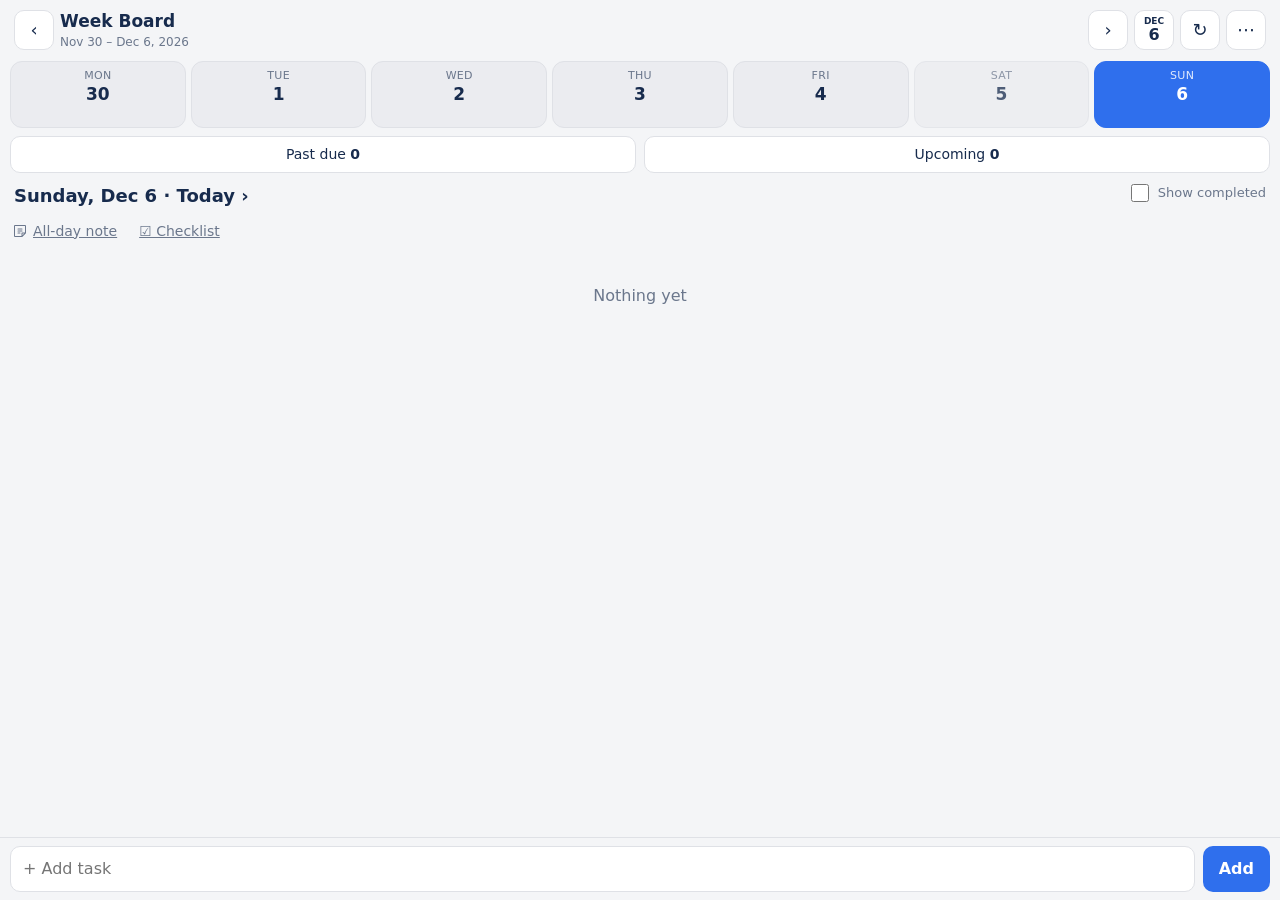
==== commit c8ec2776: "v1.5.6.1 Many fixes and improvements" ====
--- a/mobile.html
+++ b/mobile.html
@@ -3,7 +3,7 @@
 <head>
 <meta charset="utf-8">
 <meta name="viewport" content="width=device-width, initial-scale=1, viewport-fit=cover">
-<meta name="version" content="1.5.2">
+<meta name="version" content="1.5.6.1">
 <meta name="notes-name" content="WB-Notes">
 <meta name="remote" content="0">
 <meta name="theme-color" content="#2f6fed">
@@ -82,6 +82,10 @@
   .chip.pb4 { background: rgba(127,127,127,.25); color: var(--text); }
   .card.done .chip.pb { opacity: .5; }
   .chip + .chip { margin-left: 4px; }
+  /* Time block badge: the desktop board's colours (blue scheduled, green while it runs, yellow when blocks overlap), at the right of the title's first line */
+  .tbb { float: right; margin: 1px 0 2px 8px; padding: 2px 7px; border-radius: 6px; font-size: 12px; font-weight: 600; line-height: 1.35; white-space: nowrap; }
+  .tbb.sched { background: var(--accent); color: #fff; } .tbb.now { background: #22c55e; color: #fff; } .tbb.conflict { background: #eab308; color: #000; }
+  .card.done .tbb { opacity: .5; }
   #extras { flex: none; display: flex; gap: 8px; padding: 0 10px 6px; }
   #extras button { flex: 1; min-width: 0; padding: 8px 10px; border: 1px solid var(--border); border-radius: 10px; background: var(--card); font-size: 14px; cursor: pointer; white-space: nowrap; overflow: hidden; text-overflow: ellipsis; }
   #extras button b { font-weight: 700; }
@@ -149,6 +153,8 @@
   #sheet .row { display: flex; gap: 8px; margin-top: 10px; }
   #sheet .row button { flex: 1; padding: 12px; border-radius: 10px; border: 1px solid var(--border); background: var(--col); font-weight: 600; cursor: pointer; }
   #sheet .row button.go { background: var(--accent); border-color: var(--accent); color: #fff; }
+  #sheet label.tbl { display: block; margin: 12px 0 0; }
+  #sheet select.tbsel { width: 100%; font: inherit; font-size: 16px; padding: 10px; border: 1px solid var(--border); border-radius: 10px; background: var(--bg); color: var(--text); margin-top: 8px; }
   #sheet input[type=date], #sheet input[type=time] { width: 100%; font: inherit; font-size: 16px; padding: 10px; border: 1px solid var(--border); border-radius: 10px; background: var(--bg); color: var(--text); margin-top: 8px; }
   #toast { display: none; align-items: center; gap: 12px; position: fixed; left: 50%; bottom: calc(76px + env(safe-area-inset-bottom)); transform: translateX(-50%); background: #172b4d; color: #fff; padding: 9px 14px; border-radius: 999px; font-size: 14px; z-index: 30; display: none; max-width: 90vw; }
   /* Notes editor (full-screen) */
@@ -163,6 +169,27 @@
   #noteEditor .nedit { flex: 1; min-height: 0; padding: 14px; font: inherit; font-size: 16px; line-height: 1.5; border: none; background: var(--bg); color: var(--text); resize: none; }
   #noteEditor .nedit:focus { outline: none; }
   #noteEditor .nedit:read-only { background: var(--col); color: var(--muted); }
+  #noteEditor #noteLock { flex: none; padding: 8px 10px; }
+  #noteEditor header { gap: 6px; padding-left: 10px; padding-right: 10px; }
+  #noteEditor header .nbtn { padding: 8px 10px; }
+  #noteEditor .nstatus:empty { display: none; }
+  #noteEditor #noteLock.dim { opacity: .45; }
+  #noteEditor #noteBack { flex: none; white-space: nowrap; }
+  .nlockic { flex: none; display: inline-block; width: 16px; height: 16px; color: var(--muted); fill: currentColor; }
+  #noteEditor header .nlockic { margin: 0 -4px 0 2px; }
+  .ncard .nt .nlockic { width: 14px; height: 14px; vertical-align: -2px; margin-right: 5px; }
+  #noteEditor .nlocked { flex: 1; display: flex; flex-direction: column; align-items: center; justify-content: center; gap: 14px; padding: 24px; background: var(--col); color: var(--muted); text-align: center; }
+  #noteEditor .nlocked[hidden] { display: none; }
+  #noteEditor .nlocked p { margin: 0; font-size: 16px; }
+  #noteEditor .nedit[hidden] { display: none; }
+  #noteEditor .nhint { flex: none; margin: 0; padding: 6px 14px; font-size: 12px; color: var(--muted); border-bottom: 1px solid var(--border); }
+  #noteEditor .nhint[hidden] { display: none; }
+  /* Empty places an add-on can fill (the Markdown add-on's format bar and preview); hidden unless an add-on shows them. */
+  #noteEditor .nbar { flex: none; display: flex; align-items: center; gap: 4px; padding: 4px 8px; border-bottom: 1px solid var(--border); background: var(--card); overflow-x: auto; -webkit-overflow-scrolling: touch; }
+  #noteEditor .nbar[hidden] { display: none; }
+  #noteEditor .nview { flex: 1; min-height: 0; overflow: auto; padding: 14px; font-size: 16px; line-height: 1.5; background: var(--bg); color: var(--text); -webkit-overflow-scrolling: touch; }
+  #noteEditor .nview[hidden] { display: none; }
+  /*@addons:css*/
   .nbtn { padding: 8px 14px; border: 1px solid var(--border); border-radius: 10px; background: var(--card); font-weight: 600; cursor: pointer; }
   .nbtn.go { background: var(--accent); border-color: var(--accent); color: #fff; }
   .ncard { display: flex; align-items: flex-start; gap: 10px; background: var(--card); border: 1px solid var(--border); border-radius: 12px; padding: 12px; margin-bottom: 8px; cursor: pointer; }
@@ -170,8 +197,6 @@
   .ncard .nt { font-weight: 600; overflow-wrap: anywhere; }
   .ncard .np { font-size: 13px; color: var(--muted); margin-top: 2px; overflow: hidden; text-overflow: ellipsis; display: -webkit-box; -webkit-line-clamp: 2; -webkit-box-orient: vertical; white-space: pre-wrap; overflow-wrap: anywhere; }
   .ncard .np:empty { display: none; }
-  .ncard.enc { opacity: .7; }
-  .ncard.enc .nt::after { content: " 🔒"; }
 </style>
 </head>
 <body>
@@ -198,12 +223,18 @@
 <div id="toast"></div>
 <div id="noteEditor" role="dialog" aria-modal="true" aria-label="Note editor">
   <header>
-    <button class="nbtn" id="noteBack" aria-label="Done">Done</button>
+    <button class="nbtn" id="noteBack" aria-label="Back to notes">‹ Notes</button>
+    <svg class="nlockic" id="noteEncMark" viewBox="0 0 256 256" role="img" aria-label="Has encrypted text" hidden><path d="M208,80H176V56a48,48,0,0,0-96,0V80H48A16,16,0,0,0,32,96V208a16,16,0,0,0,16,16H208a16,16,0,0,0,16-16V96A16,16,0,0,0,208,80ZM96,56a32,32,0,0,1,64,0V80H96ZM208,208H48V96H208V208Z"/></svg>
     <input id="noteTitle" class="ntitle" type="text" maxlength="200" autocomplete="off" autocapitalize="sentences" aria-label="Note title" placeholder="Title">
     <span class="nstatus" id="noteStatus"></span>
+    <button class="nbtn" id="noteLock" type="button">Encrypt</button>
     <button class="nbtn" id="noteMenu" aria-label="Note menu">⋯</button>
   </header>
+  <p class="nhint" id="noteHint" hidden></p>
+  <div class="nbar" id="noteBar" hidden></div>
   <textarea class="nedit" id="noteText" placeholder="Start writing…" aria-label="Note content"></textarea>
+  <div class="nview" id="noteView" hidden></div>
+  <div class="nlocked" id="noteLockedPanel" hidden><p>This note is encrypted.</p><button class="nbtn go" id="noteUnlockBig" type="button">Unlock</button></div>
 </div>
 
 <script>
@@ -226,6 +257,7 @@
 let sel = key(today());
 let showDone = store.get("m.showDone", "0") === "1";
 let showLate = store.get("m.showLate", "1") === "1", showSoon = store.get("m.showSoon", "1") === "1";
+let hideEst = store.get("m.hideEst", "0") === "1";         // leave the ⏱ estimate chip off cards (a time block's chip still shows its length)
 let prioSort = store.get("m.prioSort", "1") === "1";       // urgent first in each day (and in Past due / Upcoming), as on the desktop board
 const cache = {};                       // day key -> tasks, in outline order
 const clProg = {};                       // checklist id -> { done, total } for the "2/5" on its row
@@ -266,9 +298,9 @@
 /* ---------- sharing settings between devices (optional, per device, off by default) ---------- */
 let sync = store.get("m.sync", "0") === "1";
 let applying = false, pushTimer = 0, syncAt = store.get("m.syncAt", "");
-const SHARED_KEYS = new Set(["m.nested", "m.span", "m.showLate", "m.showSoon", "m.showDone", "m.prioSort", "m.inbox", "m.notesLoc"]);
+const SHARED_KEYS = new Set(["m.nested", "m.span", "m.showLate", "m.showSoon", "m.showDone", "m.prioSort", "m.hideEst", "m.inbox", "m.notesLoc"]);
 let inboxGone = false, notesLocGone = false;  // true only after "Remove" on this device, so a device without it never wipes the shared one
-const sharedNow = () => { const o = { nested: mode, span: weekType, showLate, showSoon, showDone, prioSort }; if (inbox) o.inbox = inbox; else if (inboxGone) o.inbox = null; if (notesLoc) o.notesLoc = notesLoc; else if (notesLocGone) o.notesLoc = null; return o; };
+const sharedNow = () => { const o = { nested: mode, span: weekType, showLate, showSoon, showDone, prioSort, hideEst }; if (inbox) o.inbox = inbox; else if (inboxGone) o.inbox = null; if (notesLoc) o.notesLoc = notesLoc; else if (notesLocGone) o.notesLoc = null; return o; };
 { const rawSet = store.set; store.set = (k, v) => { rawSet(k, v); if (sync && !applying && SHARED_KEYS.has(k)) pushShared(); }; }
 function pushShared(now) {
   clearTimeout(pushTimer);
@@ -288,8 +320,8 @@
   try {
     if (["group", "flatten", "off"].includes(s.nested)) { mode = s.nested; store.set("m.nested", mode); }
     if (["5", "7", "7s"].includes(s.span)) { weekType = s.span; span = weekType === "5" ? 5 : 7; store.set("m.span", weekType); weekStart = startOf(keyToDate(sel)); }
-    for (const [k, mk] of [["showLate", "m.showLate"], ["showSoon", "m.showSoon"], ["showDone", "m.showDone"], ["prioSort", "m.prioSort"]]) {
-      if (typeof s[k] === "boolean") { if (k === "showLate") showLate = s[k]; else if (k === "showSoon") showSoon = s[k]; else if (k === "prioSort") prioSort = s[k]; else showDone = s[k]; store.set(mk, s[k] ? "1" : "0"); }
+    for (const [k, mk] of [["showLate", "m.showLate"], ["showSoon", "m.showSoon"], ["showDone", "m.showDone"], ["prioSort", "m.prioSort"], ["hideEst", "m.hideEst"]]) {
+      if (typeof s[k] === "boolean") { if (k === "showLate") showLate = s[k]; else if (k === "showSoon") showSoon = s[k]; else if (k === "prioSort") prioSort = s[k]; else if (k === "hideEst") hideEst = s[k]; else showDone = s[k]; store.set(mk, s[k] ? "1" : "0"); }
     }
     if (s.inbox === null) { inbox = null; store.set("m.inbox", "null"); }
     else if (s.inbox && s.inbox.id) { inbox = { id: String(s.inbox.id), name: String(s.inbox.name || "Inbox") }; store.set("m.inbox", JSON.stringify(inbox)); }
@@ -394,6 +426,16 @@
   const key = await crypto.subtle.deriveKey({ name: "PBKDF2", salt, iterations: 600000, hash: "SHA-256" }, base, { name: "AES-GCM", length: 256 }, false, ["decrypt"]);
   return new TextDecoder("utf-8", { fatal: true }).decode(await crypto.subtle.decrypt({ name: "AES-GCM", iv, tagLength: 128 }, key, ct));
 }
+// The other way, for words encrypted in a note: a fresh salt and IV every time, the add-on's exact format.
+const b64u = (bytes) => { let s = ""; for (let i = 0; i < bytes.length; i++) s += String.fromCharCode(bytes[i]); return btoa(s).replace(/\+/g, "-").replace(/\//g, "_").replace(/=+$/, ""); };
+async function encryptToken(text, passphrase) {
+  const salt = crypto.getRandomValues(new Uint8Array(16)), iv = crypto.getRandomValues(new Uint8Array(12));
+  const base = await crypto.subtle.importKey("raw", new TextEncoder().encode(passphrase.normalize("NFKC")), "PBKDF2", false, ["deriveKey"]);
+  const key = await crypto.subtle.deriveKey({ name: "PBKDF2", salt, iterations: 600000, hash: "SHA-256" }, base, { name: "AES-GCM", length: 256 }, false, ["encrypt"]);
+  const ct = new Uint8Array(await crypto.subtle.encrypt({ name: "AES-GCM", iv, tagLength: 128 }, key, new TextEncoder().encode(text)));
+  const out = new Uint8Array(28 + ct.length); out.set(salt, 0); out.set(iv, 16); out.set(ct, 28);
+  return "wbenc1." + b64u(out);
+}
 function tokensOf(list, set) { for (const n of list || []) for (const f of [n.name, n.note]) { const m = String(f || "").match(TOKEN); if (m) m.forEach((t) => set.add(t)); } }
 function findTokens() {                                    // what the current view shows first, else anything loaded
   const set = new Set(), k = view === "inbox" && inbox ? inbox.id : sel;
@@ -413,7 +455,7 @@
     }
   } finally { decRunning = false; }
 }
-function lockCrypto(msg) { pass = null; passOk = false; decCache.clear(); failedTok.clear(); pendingTok.clear(); draw(); if (msg) toast(msg); }
+function lockCrypto(msg) { pass = null; passOk = false; decCache.clear(); failedTok.clear(); pendingTok.clear(); lockNoteEditor(); draw(); if (msg) toast(msg); }
 document.addEventListener("visibilitychange", () => {
   if (document.visibilityState === "hidden") hiddenAt = Date.now();
   else if (pass !== null && hiddenAt && Date.now() - hiddenAt > 5 * 60000) lockCrypto("Encryption locked after 5 minutes away");
@@ -448,6 +490,16 @@
 function parsePrio(text) { const m = PRIO_RE.exec(String(text || "")); return m ? Number(m[2]) : 0; }
 function parseEst(text) { const m = EST_RE.exec(String(text || "")); if (!m) return 0; return m[4] ? Number(m[4]) : Math.round(Number(m[2]) * 60) + Number(m[3] || 0); }
 function fmtMins(m) { const h = Math.floor(m / 60), r = m % 60; return h ? h + "h" + (r ? " " + r + "m" : "") : r + "m"; }
+// The same marker text the desktop board writes, so a block set here shows on its timeline too.
+function timeBlockToken(h, mi) { return h >= 12 ? `^${h}:${pad(mi)}` : mi ? `^${h}:${pad(mi)}am` : `^${h}am`; }
+function estToken(m) { const h = Math.floor(m / 60), r = m % 60; return "~" + (h ? h + "h" + (r ? r + "m" : "") : r + "m"); }
+// The stored name with one kind of marker replaced (or removed when token is ""), keeping any formatting around it (as on the desktop board).
+function withMarker(raw, re, token) {
+  const src = re.source.replaceAll("(^|\\s)", "(^|\\s|>|&nbsp;)");
+  const cleared = String(raw || "").replace(new RegExp(src, "gi"), (m) => { const l = /^(?:>|&nbsp;|\s)/.exec(m); return !l ? "" : l[0] === ">" ? ">" : " "; })
+    .replace(/<(b|i|u|strong|em|span)[^>]*><\/\1>/gi, "").replace(/\s{2,}/g, " ").trim();
+  return token ? `${cleared} ${token}` : cleared;
+}
 const dropMeta = (s) => String(s || "").replace(new RegExp(PRIO_RE.source, "gi"), (m, lead) => (lead ? " " : "")).replace(new RegExp(EST_RE.source, "gi"), (m, lead) => (lead ? " " : "")).replace(new RegExp(TIME_BLOCK_RE.source, "gi"), (m, lead) => (lead ? " " : "")).replace(new RegExp(BLK_RE.source, "gi"), (m, lead) => (lead ? " " : "")).replace(new RegExp(LIST_RE.source, "gi"), (m, lead) => (lead ? " " : "")).replace(new RegExp(ALLD_RE.source, "gi"), (m, lead) => (lead ? " " : "")).replace(/\s{2,}/g, " ").trim();
 const prioRank = (n) => (prioSort ? PRIO_RANK[parsePrio(plain(n.name))] : 0);
 const stripTime = (s) => s.replace(REPEAT_RE, (m, lead) => (lead ? " " : "")).replace(LEAD_RE, (m) => (/^\s/.test(m) ? " " : "")).replace(TIME_RE, (m) => (/^\s/.test(m) ? " " : "")).replace(/\s{2,}/g, " ").trim();
@@ -560,6 +612,7 @@
     draw();
   }
   if (inbox) { try { await loadInbox(); if (t === loadToken) draw(); } catch (e) { /* the button shows ? */ } }
+  if (notesLoc && wf.notes && !(currentNote && currentNote.id)) { try { await loadNotes(); } catch (e) { /* the button shows … */ } }     // for the Notes count (not while a note is open)
   if (!showLate && !showSoon) return;
   if (!force && extrasReady && Date.now() - extrasAt < 60000) return;
   const wk = new Set(weekKeys()), need = [...(showLate ? lateKeys() : []), ...(showSoon ? soonKeys() : [])].filter((k) => !wk.has(k));
@@ -703,7 +756,7 @@
   }));
 }
 // Settings → Writing features on the board can switch note writing off for every browser and this page (/features on the server).
-const wf = { notes: true };
+const wf = { notes: true, tb: true };      // tb: Time blocking (the Time block… item in a task's menu)
 const wfHint = "Notes are turned off in Settings → Writing features on the board";
 function openNote(k, n) {
   openSheet((s) => {
@@ -868,7 +921,8 @@
   }
   if (notesLoc) {
     const b = document.createElement("button"); b.type = "button"; b.className = view === "notes" ? "on" : "";
-    b.textContent = wf.notes ? "📝 Notes" : "📝 Notes · off"; if (!wf.notes) { b.style.opacity = ".5"; b.title = wfHint; }
+    if (wf.notes) { const c = document.createElement("b"); c.textContent = notesLoaded ? String(Object.keys(notesCache).length) : "…"; b.append("📝 Notes ", c); }
+    else { b.textContent = "📝 Notes · off"; b.style.opacity = ".5"; b.title = wfHint; }
     b.onclick = () => { if (!wf.notes) { toast(wfHint + "."); return; } view = view === "notes" ? "day" : "notes"; draw(); if (view === "notes") loadNotes().catch((e) => err(e.message)); };
     box.appendChild(b);
   }
@@ -940,6 +994,22 @@
   const d = new Date();
   return "Notes · " + d.toLocaleDateString(undefined, { weekday: "short", month: "short", day: "numeric" });
 }
+/* The note editor's places for add-ons (the same names and shape as on the desktop board; the Markdown add-on uses them):
+   wbNotes.mount((ctx) => ...)  ctx: { text, bar, view, box, refreshList() };  wbNotes.onState((s) => ...)  s: { shown, id, rev, readOnly, locked, whole, unlocked };
+   wbNotes.snippet((text, note) => text) rewrites the preview text in the notes list. With nothing registered they do nothing; a failing hook is logged and skipped. */
+const wbNotes = (() => {
+  const mounts = [], states = [], snips = []; let ctx = null, last = "";
+  const safe = (fn, ...a) => { try { return fn(...a); } catch (e) { console.error("Add-on notes hook failed:", e); } };
+  return {
+    mount(fn) { if (typeof fn !== "function") return; if (ctx) safe(fn, ctx); else mounts.push(fn); },
+    onState(fn) { if (typeof fn === "function") states.push(fn); },
+    snippet(fn) { if (typeof fn === "function") snips.push(fn); },
+    start(c) { ctx = c; for (const fn of mounts.splice(0)) safe(fn, ctx); },
+    state(s) { if (!states.length) return; const sig = JSON.stringify(s); if (sig === last) return; last = sig; for (const fn of states) safe(fn, s); },
+    shorten(text, note) { for (const fn of snips) { const r = safe(fn, text, note); if (typeof r === "string") text = r; } return text; },
+  };
+})();
+let noteRev = 0;                // changes each time a note is loaded, locked or unlocked
 function drawNotesList(list) {
   if (!notesLoaded) { const m = document.createElement("div"); m.className = "empty"; m.textContent = "Loading…"; list.appendChild(m); return; }
   // New note button
@@ -950,11 +1020,12 @@
   const notes = Object.values(notesCache).sort((a, b) => (a.priority || 0) - (b.priority || 0));
   if (!notes.length) { const m = document.createElement("div"); m.className = "empty"; m.textContent = "No notes yet"; list.appendChild(m); return; }
   for (const n of notes) {
-    const card = document.createElement("div"); card.className = "ncard" + (n.enc ? " enc" : "");
+    const card = document.createElement("div"); card.className = "ncard";
     const body = document.createElement("div"); body.className = "nbody";
-    const title = document.createElement("div"); title.className = "nt"; title.textContent = shown(n.name) || "(untitled)";
+    const title = document.createElement("div"); title.className = "nt"; title.textContent = secretText(plain(n.name)) || "(untitled)";
+    if (hasSecret(n)) title.insertAdjacentHTML("afterbegin", LOCK_SVG);
     const preview = document.createElement("div"); preview.className = "np";
-    preview.textContent = n.enc ? "(encrypted)" : shown(n.note).slice(0, 200);
+    preview.textContent = allSecret(n.note) ? "Encrypted note" : wbNotes.shorten(secretText(n.note).slice(0, 1500), n).trim().slice(0, 200);
     body.append(title, preview); card.appendChild(body);
     card.onclick = () => openNoteEditor(n);
     list.appendChild(card);
@@ -966,18 +1037,160 @@
 const noteNameFromInput = () => $("noteTitle").value.replace(/\s+/g, " ").trim().slice(0, 200).replace(/&/g, "&amp;").replace(/</g, "&lt;").replace(/>/g, "&gt;");   // names are stored as HTML text
 let noteDirty = false;          // typed since the last save, so opening and closing a note never rewrites it
 let noteUntouched = false;    // true if new note hasn't been edited yet
+/* Encrypted words in a note. Unlocked, each encrypted part is shown as ⟦readable⟧ and can be edited; every save turns each ⟦…⟧ back
+   into encrypted text (a part you didn't change keeps its old token). Locked, the note is read-only with 🔒 for each part, so nothing
+   encrypted can be overwritten. The 🔒 button encrypts the selected words, or takes the encryption off the ⟦part⟧ the cursor is in. */
+const HAS_TOK = /wbenc1\.[A-Za-z0-9_-]{59,}/;
+const N_OPEN = "⟦", N_CLOSE = "⟧", N_REGION = /⟦([^⟦⟧]*)⟧/g, N_BRACKET = /[⟦⟧]/;
+let noteEnc = null;          // { originals: [{ plain, token }], pass } while the open note is shown readable
+// Encrypted text you can't read is shown as ‹secret› (‹secret 1›, ‹secret 2› … when there are several), so it reads as text, not a button.
+const secretText = (v) => { const str = String(v || ""), n = (str.match(TOKEN) || []).length; let i = 0; return str.replace(TOKEN, () => (n === 1 ? "‹secret›" : `‹secret ${++i}›`)); };
+const lockedNoteText = secretText;
+const allSecret = (v) => HAS_TOK.test(v || "") && !String(v).replace(TOKEN, "").trim();       // nothing but encrypted text
+const hasSecret = (n) => !!n && (HAS_TOK.test(n.note || "") || HAS_TOK.test(n.name || ""));
+const LOCK_SVG = '<svg class="nlockic" viewBox="0 0 256 256" aria-hidden="true"><path d="M208,80H176V56a48,48,0,0,0-96,0V80H48A16,16,0,0,0,32,96V208a16,16,0,0,0,16,16H208a16,16,0,0,0,16-16V96A16,16,0,0,0,208,80ZM96,56a32,32,0,0,1,64,0V80H96ZM208,208H48V96H208V208Z"/></svg>';
+function noteRegionAt(v, a, b) {                          // the ⟦part⟧ the cursor is in (or the selection lies in), or null
+  const re = new RegExp(N_REGION.source, "g"); let m;
+  while ((m = re.exec(v)) !== null) { const s = m.index, e = s + m[0].length; if (a === b ? a > s && a < e : a >= s && b <= e) return { s, e, inner: m[1] }; }
+  return null;
+}
+function noteBtnState() {                                 // what the header button does right now
+  const cur = currentNote, ta = $("noteText");
+  if (!cur || !(window.crypto && crypto.subtle)) return "none";
+  if (ta.readOnly) return HAS_TOK.test(cur.note || "") ? "unlock" : "none";
+  const v = ta.value, a = ta.selectionStart, b = ta.selectionEnd;
+  if (noteEnc && noteRegionAt(v, a, b)) return "decrypt";
+  const inner = v.slice(a, b);
+  return a !== b && inner.trim() && !N_BRACKET.test(inner) ? "encrypt" : "idle";
+}
+async function revealNote(v, p) {                        // tokens -> ⟦readable⟧, or null if one doesn't open with this passphrase
+  const found = [...String(v).matchAll(TOKEN)], originals = [];
+  let out = "", last = 0;
+  for (const m of found) {
+    let plainTxt = p === pass && decCache.has(m[0]) ? decCache.get(m[0]) : null;
+    if (plainTxt == null) { try { plainTxt = await decryptToken(m[0], p); } catch (e) { return null; } }
+    if (N_BRACKET.test(plainTxt)) return null;
+    out += v.slice(last, m.index) + N_OPEN + plainTxt + N_CLOSE; originals.push({ plain: plainTxt, token: m[0] });
+    last = m.index + m[0].length;
+  }
+  return { text: out + v.slice(last), originals };
+}
+async function sealNote(text, enc) {                     // ⟦readable⟧ -> tokens; throws on a stray ⟦ or ⟧ so nothing readable is saved by mistake
+  if (N_BRACKET.test(text.replace(N_REGION, ""))) throw new Error("A ⟦ or ⟧ is missing its partner, so the note wasn't saved");
+  const left = enc.originals.slice(), parts = [], re = new RegExp(N_REGION.source, "g");
+  let out = "", last = 0, m;
+  while ((m = re.exec(text)) !== null) {
+    out += text.slice(last, m.index);
+    if (m[1] !== "") {
+      const k = left.findIndex((o) => o.plain === m[1]);
+      const tok = k >= 0 ? left.splice(k, 1)[0].token : await encryptToken(m[1], enc.pass);
+      out += tok; parts.push({ plain: m[1], token: tok });
+    }
+    last = m.index + m[0].length;
+  }
+  return { text: out + text.slice(last), originals: parts };
+}
+function noteLockUi() {                                   // the header button, the lock by the title, the line under the header and the locked panel
+  const btn = $("noteLock"), hint = $("noteHint"), ta = $("noteText"), panel = $("noteLockedPanel"), cur = currentNote;
+  const st = noteBtnState();
+  btn.hidden = st === "none";
+  btn.textContent = st === "unlock" ? "Unlock" : st === "decrypt" ? "Decrypt" : "Encrypt";
+  btn.classList.toggle("dim", st === "idle");
+  btn.setAttribute("aria-label", st === "unlock" ? "Unlock this note" : st === "decrypt" ? "Take the encryption off these words" : "Encrypt the selected words");
+  $("noteEncMark").hidden = !(hasSecret(cur) || (noteEnc && N_BRACKET.test(ta.value)));
+  const locked = st === "unlock", whole = locked && allSecret(cur.note);
+  panel.hidden = !whole; ta.hidden = whole;
+  if (whole) btn.hidden = true;                          // the panel's own Unlock is enough, and the title keeps the room
+  hint.hidden = whole || !(locked || (noteEnc && N_BRACKET.test(ta.value)));
+  hint.textContent = locked ? "Has encrypted text. Tap Unlock to read and edit it." : "Words between ⟦ ⟧ are encrypted when the note saves.";
+  wbNotes.state({ shown: true, id: cur ? (cur.id || "new") : null, rev: noteRev, readOnly: !!ta.readOnly, locked, whole, unlocked: !!noteEnc });
+}
+document.addEventListener("selectionchange", () => { if (currentNote && document.activeElement === $("noteText")) noteLockUi(); });
+["select", "keyup", "pointerup"].forEach((ev) => $("noteText").addEventListener(ev, () => { if (currentNote) noteLockUi(); }));
+function showNoteLocked(cur) {
+  const ta = $("noteText"), title = $("noteTitle");
+  noteEnc = null; noteRev++; ta.value = lockedNoteText(cur.note); ta.readOnly = true; title.readOnly = true; noteLockUi();
+}
+async function showNoteOpen(cur, p) {                     // false if the passphrase doesn't open every part
+  const r = await revealNote(cur.note || "", p);
+  if (!r || currentNote !== cur) return false;
+  const ta = $("noteText"), title = $("noteTitle");
+  noteEnc = { originals: r.originals, pass: p }; noteRev++; ta.value = r.text; ta.readOnly = false;
+  title.readOnly = HAS_TOK.test(cur.name || ""); noteLockUi();
+  return true;
+}
+async function lockNoteEditor() {                         // Lock (or 5 minutes away): save what's open, sealed, then show it locked
+  const cur = currentNote; if (!cur || !noteEnc) return;
+  if (noteSaveTimer) { clearTimeout(noteSaveTimer); noteSaveTimer = null; }
+  await saveNote();
+  if (currentNote !== cur || noteDirty) return;            // the save failed: stay readable so nothing typed is lost (the status says why)
+  showNoteLocked(cur);
+}
+// The passphrase for a note. With encrypted text to check it against, one entry; with none, twice, so a typo can't lock words away for good.
+function askNotePass(onOk) {
+  const cur = currentNote, proof = (String((cur && cur.note) || "").match(TOKEN) || [])[0] || findTokens()[0] || (Object.values(notesCache).map((x) => String(x.note || "").match(TOKEN)).find(Boolean) || [])[0] || null;
+  openSheet((s) => {
+    head(s, "Passphrase", proof ? "Your Encryption passphrase. It stays in this page's memory only; Lock, a reload or five minutes away forgets it." : "There's no encrypted text here to check it against, so type it twice. Use the same passphrase as on the desktop board, or it can't read these words.");
+    const mk = (ph) => { const i = document.createElement("input"); i.type = "password"; i.placeholder = ph; i.autocomplete = "off"; i.setAttribute("aria-label", ph); i.style.cssText = "width:100%;box-sizing:border-box;font:inherit;font-size:16px;padding:10px;border:1px solid var(--border);border-radius:10px;background:var(--bg);color:var(--text);margin-top:8px;"; s.appendChild(i); return i; };
+    const p1 = mk("Passphrase"), p2 = proof ? null : mk("Passphrase again");
+    const msg = document.createElement("div"); msg.className = "sub"; msg.style.margin = "8px 0 0"; s.appendChild(msg);
+    const row = document.createElement("div"); row.className = "row";
+    const c = document.createElement("button"); c.type = "button"; c.textContent = "Cancel"; c.onclick = closeSheet;
+    const g = document.createElement("button"); g.type = "button"; g.className = "go"; g.textContent = "OK";
+    g.onclick = async () => {
+      const v = p1.value; if (!v) { p1.focus(); return; }
+      if (p2 && v !== p2.value) { msg.textContent = "The two passphrases don't match."; p2.select(); return; }
+      g.disabled = true; msg.textContent = proof ? "Checking…" : "";
+      if (proof) {
+        try { decCache.set(proof, await decryptToken(proof, v)); }
+        catch (e) { msg.textContent = "That passphrase doesn't open your encrypted text."; g.disabled = false; p1.select(); return; }
+      }
+      if (pass !== v) { pass = v; passOk = !!proof; failedTok.clear(); }            // the rest of the page unlocks too
+      closeSheet(); draw(); onOk(v);
+    };
+    [p1, p2].forEach((i) => { if (i) i.onkeydown = (ev) => { if (ev.key === "Enter") { ev.preventDefault(); g.onclick(); } }; });
+    row.append(c, g); s.appendChild(row);
+    setTimeout(() => p1.focus(), 50);
+  });
+}
+async function noteCryptTap() {
+  const cur = currentNote, ta = $("noteText"); if (!cur) return;
+  if (!(window.crypto && crypto.subtle)) { toast("Encryption needs a secure address (https, or localhost)"); return; }
+  if (ta.readOnly) {                                       // a locked note: open it
+    if (!HAS_TOK.test(cur.note || "")) return;
+    const open = async (p) => { if (!(await showNoteOpen(cur, p))) { if (currentNote === cur) toast("Some encrypted text in this note doesn't open with that passphrase"); } else ta.focus(); };
+    if (pass !== null && passOk) return open(pass);
+    return askNotePass(open);
+  }
+  const v = ta.value, a = ta.selectionStart, b = ta.selectionEnd, hit = noteRegionAt(v, a, b);
+  const put = (next, c1, c2) => { ta.value = next; ta.focus(); ta.setSelectionRange(c1, c2); ta.dispatchEvent(new Event("input")); noteLockUi(); };
+  if (hit && noteEnc) { put(v.slice(0, hit.s) + hit.inner + v.slice(hit.e), hit.s, hit.s + hit.inner.length); toast("Decrypted: those words will be saved as plain text"); return; }
+  const inner = v.slice(a, b);
+  if (a === b || !inner.trim()) { toast("Select words, then tap Encrypt"); return; }
+  if (N_BRACKET.test(inner)) { toast("Part of that is already encrypted"); return; }
+  const wrap = () => {
+    const lead = inner.match(/^\s*/)[0], trail = inner.match(/\s*$/)[0];
+    const next = v.slice(0, a) + lead + N_OPEN + inner.slice(lead.length, inner.length - trail.length) + N_CLOSE + trail + v.slice(b);
+    put(next, b + 2, b + 2);
+  };
+  if (noteEnc) return wrap();
+  const start = (p) => { if (currentNote !== cur) return; noteEnc = { originals: [], pass: p }; wrap(); };
+  if (pass !== null && passOk) return start(pass);
+  askNotePass(start);
+}
+$("noteLock").addEventListener("pointerdown", (e) => e.preventDefault());       // keep the selection and the keyboard in the note
+$("noteLock").addEventListener("mousedown", (e) => e.preventDefault());
+$("noteLock").onclick = noteCryptTap;
+$("noteUnlockBig").onclick = noteCryptTap;
 async function openNoteEditor(note) {
   const ed = $("noteEditor"), title = $("noteTitle"), text = $("noteText"), status = $("noteStatus");
+  noteEnc = null; noteRev++;
   if (note) {
-    currentNote = { ...note, isNew: false };
-    title.value = shown(note.name) || ""; title.readOnly = !!note.enc || TOKEN.test(note.name || ""); TOKEN.lastIndex = 0;
-    if (note.enc) {
-      if (pass) {
-        try {
-          const plain = await decryptToken((note.note.match(/wbenc1\.[A-Za-z0-9_-]{20,}/) || [note.note])[0], pass);
-          text.value = plain; text.readOnly = true;                    // read-only: saving would put the plain text over the encrypted note
-        } catch (e) { text.value = "(Couldn't decrypt)"; text.readOnly = true; }
-      } else { text.value = "(Encrypted - unlock first)"; text.readOnly = true; }
+    const cur = currentNote = { ...note, isNew: false };
+    title.value = secretText(plain(note.name)) || ""; title.readOnly = HAS_TOK.test(note.name || "");
+    if (HAS_TOK.test(note.note || "")) {
+      showNoteLocked(cur);
+      if (pass !== null && passOk) { text.value = "Opening…"; if (!(await showNoteOpen(cur, pass)) && currentNote === cur) showNoteLocked(cur); }
     } else {
       text.value = note.note; text.readOnly = false;
     }
@@ -992,43 +1205,54 @@
   }
   noteDirty = false; noteTitleEdited = false;
   status.textContent = ""; status.classList.remove("saving");
+  noteLockUi();
   ed.classList.add("open");
   text.focus();
 }
 function closeNoteEditor() {
   if (noteSaveTimer) { clearTimeout(noteSaveTimer); noteSaveTimer = null; }
   $("noteEditor").classList.remove("open");
-  currentNote = null;
+  currentNote = null; noteEnc = null;
+  wbNotes.state({ shown: false, id: null, rev: noteRev, readOnly: true, locked: false, whole: false, unlocked: false });   // a preview drops its readable text
   draw();
 }
+wbNotes.start({ text: $("noteText"), bar: $("noteBar"), view: $("noteView"), box: $("noteEditor"), refreshList: () => { if (view === "notes") draw(); } });
 let noteSaveChain = Promise.resolve();            // saves run one after another, so a slow first save can't be followed by a second "create"
 function saveNote() { noteSaveChain = noteSaveChain.then(doSaveNote, doSaveNote); return noteSaveChain; }
 async function doSaveNote() {
   const cur = currentNote;
   if (!cur || $("noteText").readOnly) return;
-  const text = $("noteText").value, status = $("noteStatus");
+  const typed = $("noteText").value, status = $("noteStatus");
   // If new and untouched, don't create yet
   if (cur.isNew && noteUntouched) return;
   if (!noteDirty) return;
   noteDirty = false;
   status.textContent = "Saving…"; status.classList.add("saving");
   try {
+    let text = typed;
+    const enc = noteEnc;
+    if (enc && N_BRACKET.test(typed)) {                   // ⟦readable⟧ parts go to WorkFlowy encrypted, never as they are
+      const sealed = await sealNote(typed, enc);
+      text = sealed.text; enc.originals = sealed.originals;
+    }
     if (cur.isNew) {
       // Create new note
       const nm = noteNameFromInput() || cur.name; cur.name = nm;
       const res = await call("POST", "/nodes", { parent_id: notesLoc.id, name: nm, note: text, position: "top" });
       const id = res && (res.item_id || res.id || (res.node && res.node.id));
       cur.id = id; cur.isNew = false;
-      notesCache[id] = { id, name: cur.name, note: text, enc: false, priority: -1e9 };
+      notesCache[id] = { id, name: cur.name, note: text, enc: HAS_TOK.test(text), priority: -1e9 };
     } else {
       // Update existing note
       const body = { note: text };
       if (noteTitleEdited) { const nm = noteNameFromInput(); if (nm) { body.name = nm; cur.name = nm; } }
       await call("POST", `/nodes/${cur.id}`, body);
-      if (notesCache[cur.id]) { notesCache[cur.id].note = text; if (body.name) notesCache[cur.id].name = body.name; }
+      if (notesCache[cur.id]) { notesCache[cur.id].note = text; notesCache[cur.id].enc = HAS_TOK.test(text); if (body.name) notesCache[cur.id].name = body.name; }
     }
+    cur.note = text;                                       // what WorkFlowy now holds (sealed), so a later lock shows the right 🔒s
     noteTitleEdited = false;
     status.textContent = "Saved ✓"; status.classList.remove("saving");
+    setTimeout(() => { if (status.textContent === "Saved ✓") status.textContent = ""; }, 2000);     // gone again, so the title gets the room back
   } catch (e) {
     noteDirty = true;
     status.textContent = "Error: " + e.message; status.classList.remove("saving");
@@ -1044,7 +1268,7 @@
 });
 $("noteTitle").addEventListener("keydown", (e) => { if (e.key === "Enter") { e.preventDefault(); $("noteText").focus(); } });
 $("noteText").addEventListener("input", () => {
-  noteUntouched = false; noteDirty = true;
+  noteUntouched = false; noteDirty = true; if (noteEnc) noteLockUi();
   if (noteSaveTimer) clearTimeout(noteSaveTimer);
   noteSaveTimer = setTimeout(saveNote, 1000);
 });
@@ -1061,7 +1285,8 @@
 $("noteMenu").onclick = () => {
   if (!currentNote) return;
   openSheet((s) => {
-    head(s, shown(currentNote.name) || "(untitled)", "Note options");
+    head(s, secretText(plain(currentNote.name)) || "(untitled)", "Note options");
+    if (pass !== null || noteEnc) sbtn(s, "Lock encryption", () => { closeSheet(); lockCrypto("Locked"); });
     sbtn(s, "🗑 Delete note", () => {
       openSheet((s2) => {
         head(s2, "Delete note?", "This can't be undone.");
@@ -1205,6 +1430,39 @@
     sbtn(s, "Close", closeSheet, "cancel");
   });
 }
+// ---- Time block badge, as on the desktop board: "3:00 PM · 1h 30m" in blue (the length only when the task has an estimate),
+// "▶ NOW" in green while today's block runs, "⚠ 3:00 PM" in yellow when it overlaps another open block on the same day.
+function dayTasksOf(k) {                                           // a day's tasks, including those inside its groups
+  const out = [...(cache[k] || [])];
+  for (const b of bullets[k] || []) if (nest[b.id]) out.push(...nest[b.id].todos);
+  return out;
+}
+function blockSpan(n) { const tb = parseTimeBlock(plain(n.name)); if (!tb) return null; const s = tb.h * 60 + tb.mi; return { s, e: s + (parseEst(plain(n.name)) || 30) }; }
+function tbBadge(n, tbk, est) {
+  const w = whereIs(n.id), k = w && w.day, s = tbk.h * 60 + tbk.mi, e = s + (est || 30);
+  const lab = fmtTime(tbk.h, tbk.mi) + (est ? " · " + fmtMins(est) : "");
+  const win = `${fmtTime(tbk.h, tbk.mi)} – ${fmtTime(Math.floor(e / 60) % 24, e % 60)}`;
+  const clash = k && ISO_DAY.test(k) && !n.completedAt ? dayTasksOf(k).filter((o) => { if (o.id === n.id || o.completedAt || typeOf(o) !== "todo") return false; const b = blockSpan(o); return b && !(e <= b.s || s >= b.e); }).length : 0;
+  const b = document.createElement("span");
+  if (clash) {
+    b.className = "tbb conflict"; b.textContent = "⚠ " + fmtTime(tbk.h, tbk.mi);
+    b.setAttribute("aria-label", `Time block ${win}, overlaps ${clash} other block${clash === 1 ? "" : "s"}`);
+    return b;
+  }
+  b.className = "tbb sched"; b.dataset.lab = lab; b.dataset.win = win;
+  if (k === key(today())) { b.dataset.s = s; b.dataset.e = e; }            // only today's blocks can turn into ▶ NOW
+  tickBadge(b, !!n.completedAt);
+  return b;
+}
+function tickBadge(b, done) {
+  const now = new Date(), m = now.getHours() * 60 + now.getMinutes();
+  const cur = !done && b.dataset.s !== undefined && m >= Number(b.dataset.s) && m < Number(b.dataset.e);
+  b.classList.toggle("now", cur); b.classList.toggle("sched", !cur);
+  b.textContent = cur ? "▶ NOW" : b.dataset.lab;
+  b.setAttribute("aria-label", (cur ? "Time block running now, " : "Time block ") + b.dataset.win);
+}
+// ▶ NOW follows the clock without redrawing the list (so an open sheet or a scroll position isn't disturbed).
+setInterval(() => { if (!document.hidden) for (const b of document.querySelectorAll(".tbb[data-s]")) tickBadge(b, !!b.closest(".card.done")); }, 30000);
 function cardEl(n, bullet, inZoom) {
   const ty = typeOf(n), isTask = ty === "todo";
   const pr = parsePrio(plain(n.name)), est = parseEst(plain(n.name));
@@ -1226,13 +1484,13 @@
   if (bullet) { const gt = document.createElement("span"); gt.className = "gtag"; gt.textContent = "▸ " + (shown(bullet.name) || "(untitled)"); body.appendChild(gt); }
   const t = document.createElement("div"); t.className = "t" + (/^h[1-3]$/.test(ty) ? " hd" : ""); linkTags(t, dropMeta(shown((tm || REPEAT_RE.test(plain(n.name)) || parseLeads(plain(n.name)).length) && isTask ? stripTime(plain(n.name)) : n.name)) || "(empty)");
   if (isOpened(n)) { el.classList.add("dec"); const dm = document.createElement("span"); dm.className = "decmark"; dm.setAttribute("aria-label", "Decrypted"); dm.textContent = "🔓"; t.prepend(dm); }
+  const tbk = isTask ? parseTimeBlock(plain(n.name)) : null;
+  if (tbk) t.prepend(tbBadge(n, tbk, est));                       // first in the title, so it floats to the right of its first line
   body.appendChild(t);
   const note = plain(n.note || "").trim();
   if (note) { const nn = document.createElement("div"); nn.className = "n"; nn.textContent = showNote(note); body.appendChild(nn); }
   if (pr) { const c = document.createElement("span"); c.className = "chip pb pb" + pr; c.textContent = "P" + pr; c.setAttribute("aria-label", PRIO_NAMES[pr] + " priority"); body.appendChild(c); }
-  const tbk = isTask ? parseTimeBlock(plain(n.name)) : null;
-  if (tbk) { const c = document.createElement("span"); c.className = "chip"; c.textContent = "🕐 " + fmtTime(tbk.h, tbk.mi) + " · " + fmtMins(est || 30); c.setAttribute("aria-label", "Time block at " + fmtTime(tbk.h, tbk.mi) + ", " + fmtMins(est || 30)); body.appendChild(c); }
-  if (est && !tbk && !n.completedAt) { const c = document.createElement("span"); c.className = "chip"; c.textContent = "⏱ " + fmtMins(est); c.setAttribute("aria-label", "Estimate " + fmtMins(est)); body.appendChild(c); }
+  if (est && !tbk && !n.completedAt && !hideEst) { const c = document.createElement("span"); c.className = "chip"; c.textContent = "⏱ " + fmtMins(est); c.setAttribute("aria-label", "Estimate " + fmtMins(est)); body.appendChild(c); }
   if (tm && isTask) { const c = document.createElement("span"); c.className = "chip"; c.textContent = "🔔 " + fmtTime(tm.h, tm.mi); body.appendChild(c); }
   { const lds = parseLeads(plain(n.name)), rp = parseRepeat(plain(n.name));
     if (isTask && lds.length) { const c = document.createElement("span"); c.className = "chip"; c.textContent = (tm ? "" : "🔔 early ") + "· " + lds.join(" "); body.appendChild(c); }
@@ -1328,6 +1586,7 @@
       sbtn(s, "✎ Edit", () => openEdit(n));
       if (isTask) sbtn(s, timeOf(plain(n.name)) ? "⏰ Change reminder…" : "⏰ Set reminder…", () => openReminder(n));
       if (isTask) sbtn(s, parseRepeat(plain(n.name)) ? "🔁 Change repeat…" : "🔁 Repeat…", () => openRepeat(n));
+      if (isTask && wf.tb) sbtn(s, parseTimeBlock(plain(n.name)) ? "🕐 Change time block…" : "🕐 Time block…", () => openTimeBlock(n));
     } else { const p = document.createElement("div"); p.className = "sub"; p.textContent = "Encrypted text can only be edited on the desktop page."; s.appendChild(p); }
     sbtn(s, "› Open", () => zoomInto(n));
     if (up) sbtn(s, "⇤ Out one level", () => zoomMove(n, up, "out one level"));
@@ -1384,6 +1643,7 @@
       sbtn(s, "✎ Edit", () => openEdit(n));
       if (isTask) sbtn(s, timeOf(plain(n.name)) ? "⏰ Change reminder…" : "⏰ Set reminder…", () => openReminder(n));
       if (isTask) sbtn(s, parseRepeat(plain(n.name)) ? "🔁 Change repeat…" : "🔁 Repeat…", () => openRepeat(n));
+      if (isTask && wf.tb) sbtn(s, parseTimeBlock(plain(n.name)) ? "🕐 Change time block…" : "🕐 Time block…", () => openTimeBlock(n));
     } else { const p = document.createElement("div"); p.className = "sub"; p.textContent = "Encrypted text can only be edited on the desktop page."; s.appendChild(p); }
     if (w && w.day && w.day !== tk) sbtn(s, "↦ Move to today", () => moveTo(n, tk));
     sbtn(s, "→ Move to another day…", () => openMove(n));
@@ -1608,6 +1868,52 @@
     if (!cur) sbtn(s, "Save early alerts only", () => set("", picked()));
     else sbtn(s, "Save early alerts only", () => set(`${pad(cur.h)}:${pad(cur.mi)}`, picked()));
     if (cur || curLeads.length) sbtn(s, "Remove reminder", () => set("", []), "danger");
+  });
+}
+
+// Time block…: a start time ("^9am") and a length (the task's "~45m" estimate) on the day the task sits on. The desktop board's timeline
+// reads the same markers, so a block set here shows there too. A task without an estimate is a 30-minute block, as on the desktop.
+function openTimeBlock(n) {
+  openSheet((s) => {
+    const cur = parseTimeBlock(plain(n.name)), est = parseEst(plain(n.name)), def = est || 30, w = whereIs(n.id), tk = key(today());
+    head(s, cur ? "Change time block" : "Time block", shown(n.name));
+    const where = document.createElement("div"); where.className = "sub";
+    where.textContent = w && w.day && ISO_DAY.test(w.day) ? "Blocks this time on " + dayText(w.day) + ". It shows on the board's timeline too."
+      : w && w.day ? "This task isn't on a day yet. The block is kept for the day you move it to."
+      : "Blocks this time on the day the task sits on. It shows on the board's timeline too.";
+    s.appendChild(where);
+    let h = 9, mi = 0;
+    if (cur) { h = cur.h; mi = cur.mi; }
+    else if (w && w.day === tk) { const d = new Date(Date.now() + 30 * 60000); h = d.getHours(); mi = d.getMinutes() < 30 ? 30 : 0; if (!mi) h = (h + 1) % 24; }   // the next half hour that hasn't started yet
+    const ti = document.createElement("input"); ti.type = "time"; ti.step = 300; ti.value = `${pad(h)}:${pad(mi)}`; ti.id = "tbStart";
+    const lt = document.createElement("label"); lt.className = "sub tbl"; lt.textContent = "Starts at"; lt.htmlFor = "tbStart";
+    const len = document.createElement("select"); len.className = "tbsel"; len.id = "tbLen";
+    const ll = document.createElement("label"); ll.className = "sub tbl"; ll.textContent = "Length"; ll.htmlFor = "tbLen";
+    const steps = []; for (let m = 15; m <= 480; m += 15) steps.push(m); if (!steps.includes(def)) steps.push(def); steps.sort((a, b) => a - b);
+    for (const m of steps) { const o = document.createElement("option"); o.value = m; o.textContent = fmtMins(m) + (!est && m === 30 ? " (no estimate)" : ""); len.appendChild(o); }
+    len.value = String(def);
+    const end = document.createElement("div"); end.className = "sub"; end.style.margin = "6px 0 0";
+    const showEnd = () => { const m = /^(\d{1,2}):(\d{2})$/.exec(ti.value); if (!m) { end.textContent = ""; return; } const e = (+m[1] * 60 + +m[2] + Number(len.value)) % 1440; end.textContent = "Ends at " + fmtTime(Math.floor(e / 60), e % 60); };
+    ti.oninput = len.onchange = showEnd; showEnd();
+    s.append(lt, ti, ll, len, end);
+    const save = async (remove) => {
+      const m = /^(\d{1,2}):(\d{2})$/.exec(ti.value);
+      if (!remove && !m) { toast("Pick a start time."); return; }
+      closeSheet();
+      const old = n.name, mins = Number(len.value);
+      let name = withMarker(old, TIME_BLOCK_RE, remove ? "" : timeBlockToken(+m[1], +m[2]));
+      if (!remove && mins !== def) name = withMarker(name, EST_RE, estToken(mins));     // the length is the task's estimate; an unchanged one is left as it is
+      if (name === old) return;
+      try {
+        await call("POST", `/nodes/${n.id}`, { name }); n.name = name; err(""); draw();
+        pushUndo(remove ? "Time block removed" : `Time blocked at ${fmtTime(+m[1], +m[2])} for ${fmtMins(mins)}`, async () => { await call("POST", `/nodes/${n.id}`, { name: old }); n.name = old; });
+      } catch (e) { err(e.message); }
+    };
+    const row = document.createElement("div"); row.className = "row";
+    const c = document.createElement("button"); c.type = "button"; c.textContent = "Cancel"; c.onclick = closeSheet;
+    const g = document.createElement("button"); g.type = "button"; g.className = "go"; g.textContent = "Save"; g.onclick = () => save(false);
+    row.append(c, g); s.appendChild(row);
+    if (cur) sbtn(s, "Remove time block", () => save(true), "danger");
   });
 }
 
@@ -1704,6 +2010,7 @@
     row("Show Upcoming", "The next 14 days", check(showSoon, (v) => { showSoon = v; store.set("m.showSoon", v ? "1" : "0"); if (!v && view === "soon") view = "day"; draw(); if (v) loadWeek(true); }));
     row("Show completed", "", check(showDone, (v) => { showDone = v; store.set("m.showDone", v ? "1" : "0"); draw(); }));
     row("Sort by priority", "Urgent (!p1) first, low (!p4) last", check(prioSort, (v) => { prioSort = v; store.set("m.prioSort", v ? "1" : "0"); draw(); }));
+    row("Hide estimates", "Leave the ⏱ chip off tasks (a time block still shows its length)", check(hideEst, (v) => { hideEst = v; store.set("m.hideEst", v ? "1" : "0"); draw(); }));
     // Inbox: a WorkFlowy node (an Inbox or quick-capture bullet) whose open tasks you can see and sort into days
     const ir = document.createElement("div"); ir.className = "srow"; ir.style.flexWrap = "wrap";
     const it = document.createElement("span"); it.innerHTML = "Inbox<small></small>"; ir.appendChild(it);
@@ -1815,7 +2122,7 @@
 function openUnlock() {
   openSheet((s) => {
     if (!(window.crypto && crypto.subtle)) { head(s, "Encryption", "Unlocking needs a secure address (https, or localhost). Open the board through its https address."); sbtn(s, "Close", closeSheet, "cancel"); return; }
-    head(s, "Unlock encryption", "Read-only: encrypted text is shown, not edited. The passphrase stays in this page's memory only; locking or closing the page forgets it.");
+    head(s, "Unlock encryption", "Encrypted text is shown, and can be edited in Notes (Encrypt and Unlock in a note). The passphrase stays in this page's memory only; locking or closing the page forgets it.");
     const inp = document.createElement("input"); inp.type = "password"; inp.placeholder = "Passphrase"; inp.autocomplete = "off"; inp.setAttribute("aria-label", "Passphrase");
     inp.style.cssText = "width:100%;font:inherit;font-size:16px;padding:10px;border:1px solid var(--border);border-radius:10px;background:var(--bg);color:var(--text);margin-top:8px;";
     s.appendChild(inp);
@@ -1846,6 +2153,7 @@
     sbtn(s, "⚙ Settings", openSettings);
     sbtn(s, pass === null ? "🔓 Unlock encryption…" : "🔒 Lock encryption", pass === null ? openUnlock : () => { closeSheet(); lockCrypto("Locked"); });
     if (undoStack.length) sbtn(s, `↶ Undo: ${undoStack[undoStack.length - 1].label}`, () => { closeSheet(); doUndo(); });
+    for (const add of window.wbMenu || []) { try { add(s); } catch (e) { console.error("Add-on menu item failed:", e); } }     // add-ons put their own items here (window.wbMenu)
     sbtn(s, "🖥 Open the desktop page", () => { store.set("m.desktop", "1"); location.href = "/?desktop=1"; });
     if (REMOTE) sbtn(s, "Sign out", async () => {                           // local mode has no sign-in, so nothing to sign out of
       try { await fetch("/logout", { method: "POST" }); } catch (e) { /* leave anyway */ }
@@ -1956,9 +2264,13 @@
 }, { passive: true });
 
 draw();
-fetch("/features").then((r) => r.json()).then((j) => { if (typeof j.notes === "boolean" && j.notes !== wf.notes) { wf.notes = j.notes; if (!wf.notes && view === "notes") view = "day"; draw(); } }).catch(() => {});
+fetch("/features").then((r) => r.json()).then((j) => {
+  if (typeof j.tb === "boolean") wf.tb = j.tb;                                  // read when a task's menu opens, so no redraw needed
+  if (typeof j.notes === "boolean" && j.notes !== wf.notes) { wf.notes = j.notes; if (!wf.notes && view === "notes") view = "day"; draw(); }
+}).catch(() => {});
 // when settings are shared, take the server's copy first (waiting at most a moment) so the first load already uses it
 (sync ? Promise.race([pullShared(), new Promise((r) => setTimeout(r, 2500))]).catch(() => {}) : Promise.resolve()).then(() => { draw(); loadWeek(); });
 </script>
+<!--@addons:script-->
 </body>
 </html>
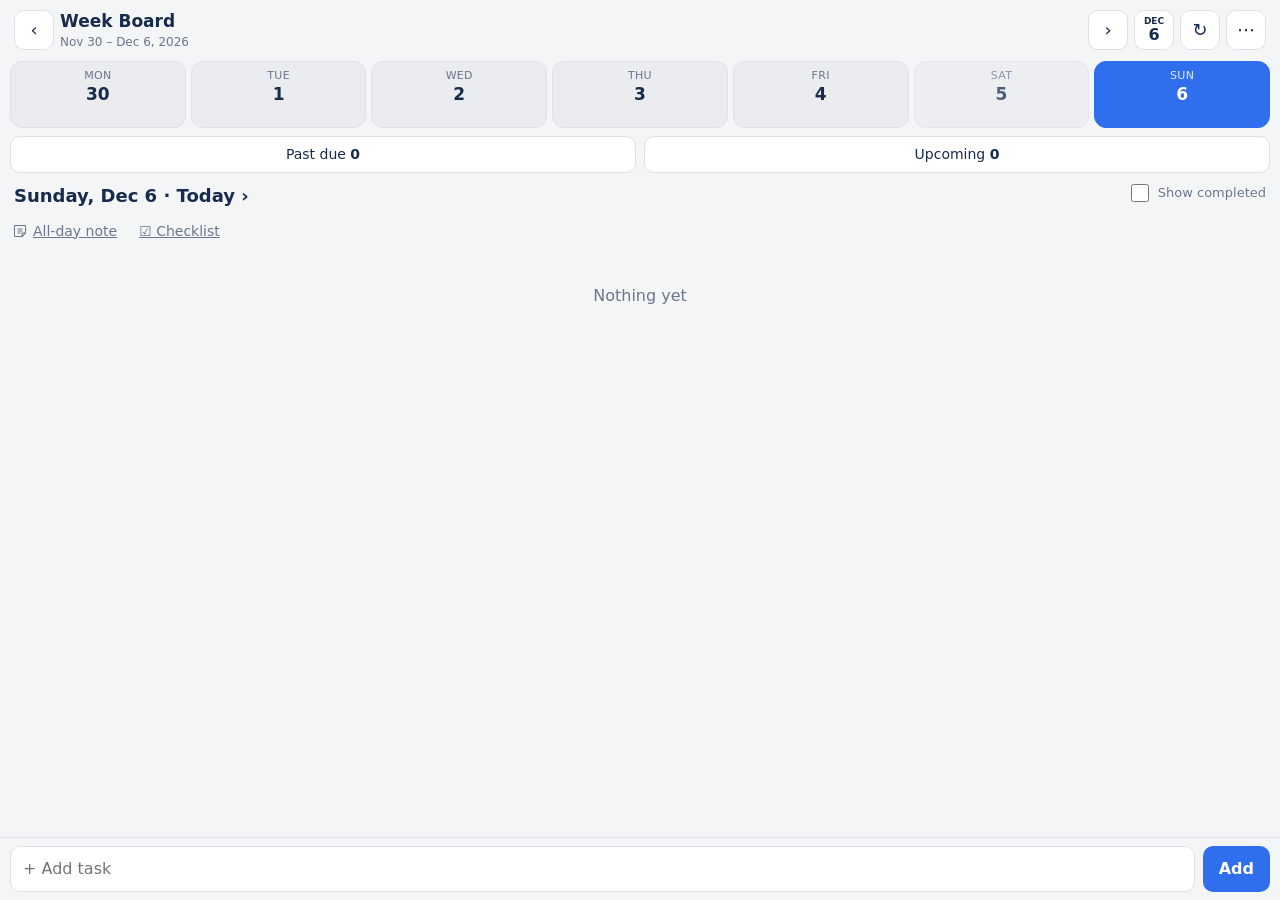
==== commit 5f4c6acc: "v1.5.9 Mobile drag to reorder has been implemented Mobile drag to reorder has been implemented" ====
--- a/mobile.html
+++ b/mobile.html
@@ -65,6 +65,14 @@
   .nbwrap .na { background: none; border: none; color: var(--muted); font-size: 14px; padding: 6px 2px; cursor: pointer; display: inline-flex; align-items: center; gap: 5px; line-height: 1.2; } .nbwrap .nabar { display: flex; align-items: center; flex-wrap: wrap; gap: 4px 18px; } .nbwrap .na span { text-decoration: underline; }
   .wtag { color: var(--muted); text-decoration: underline; cursor: pointer; }
   .card { display: flex; align-items: flex-start; gap: 12px; background: var(--card); border: 1px solid var(--border); border-radius: 12px; padding: 10px 12px; margin-bottom: 8px; }
+  #list.reordering { touch-action: none; }
+  #list > .card, #list > .grp { -webkit-user-select: none; user-select: none; -webkit-touch-callout: none; }
+  body.reordering, body.reordering * { -webkit-user-select: none !important; user-select: none !important; -webkit-touch-callout: none; }
+  body.reordering ::selection, body.reordering *::selection { background: transparent; color: inherit; }
+  .card.touch-dragging, .grp.touch-dragging { opacity: .35; }
+  .card.drag-over-above, .grp.drag-over-above { box-shadow: inset 0 3px 0 var(--accent); }
+  .card.drag-over-below, .grp.drag-over-below { box-shadow: inset 0 -3px 0 var(--accent); }
+  .touch-float { position: fixed; z-index: 40; left: 10px; right: 10px; margin: 0; pointer-events: none; transform: scale(1.03); box-shadow: 0 10px 28px rgba(0,0,0,.28); opacity: .95; }
   .card.done .t { text-decoration: line-through; color: var(--muted); }
   .card input[type=checkbox] { flex: none; width: 24px; height: 24px; margin: 1px 0 0; accent-color: var(--accent); }
   .card .body { flex: 1; min-width: 0; }
@@ -580,7 +588,120 @@
     if (mode === "group") out.push({ kind: "group", b, todos: vis, all: info.todos, p: b.priority, s: 0, r: prioSort ? Math.min(PRIO_RANK[0], ...info.todos.filter((t) => !t.completedAt).map(prioRank)) : 0, tb: 9999 });     // a group sorts by its most urgent open task
     else for (const t of vis) out.push({ kind: "nested", n: t, b, p: b.priority, s: t.priority, r: prioRank(t), tb: tbMins(t) });
   }
-  return out.sort((a, b) => a.tb - b.tb || a.r - b.r || a.p - b.p || a.s - b.s);      // time-blocked tasks first, earliest first, as on the desktop; then priority and outline order
+  // Time-blocked rows stay in clock order. A saved drag order may place a free
+  // row in a gap between them; it does not reorder the timed rows themselves.
+  const byUsual = (a, b) => a.tb - b.tb || a.r - b.r || a.p - b.p || a.s - b.s;
+  return placeManual(out.sort(byUsual), sortCache[k]);
+}
+const sortCache = {};
+function entryId(e) { return e.kind === "group" ? e.b.id : e.n.id; }
+function entryFree(e) {
+  if (e.tb < 9999 || e.kind === "nested") return false;
+  if (e.kind === "group") return !(prioSort && e.r > 0 && e.r < PRIO_RANK[0]);
+  return !(prioSort && parsePrio(plain(e.n.name)) > 0);
+}
+function placeManual(sorted, order) {
+  const free = [], rest = [];
+  let at = -1;
+  for (const e of sorted) {
+    if (entryFree(e)) { if (at < 0) at = rest.length; free.push(e); }
+    else rest.push(e);
+  }
+  if (at < 0) return sorted;
+  if (!order || !order.length) { rest.splice(at, 0, ...free); return rest; }
+  // Locked rows keep clock and priority order. Free rows sit where the save put them,
+  // including in a gap between two time blocks.
+  const lockedIds = new Set(rest.map(entryId));
+  const freeById = new Map(free.map((e) => [entryId(e), e]));
+  const result = [];
+  let li = 0;
+  const used = new Set();
+  for (const id of order) {
+    if (lockedIds.has(id)) {
+      const idx = rest.findIndex((e) => entryId(e) === id);
+      if (idx >= li) while (li <= idx) result.push(rest[li++]);
+    } else if (freeById.has(id) && !used.has(id)) {
+      result.push(freeById.get(id));
+      used.add(id);
+    }
+  }
+  if (li < rest.length) {
+    const extra = rest.slice(li);
+    let insertAt = result.length;
+    if (li > 0) {
+      const anchor = entryId(rest[li - 1]);
+      const ai = result.findIndex((e) => entryId(e) === anchor);
+      insertAt = ai < 0 ? result.length : ai + 1;
+    }
+    result.splice(insertAt, 0, ...extra);
+  }
+  const leftovers = free.filter((e) => !used.has(entryId(e)));
+  if (leftovers.length) {
+    leftovers.sort((a, b) => a.p - b.p || a.s - b.s);
+    let insertAt = result.length;
+    if (at === 0) insertAt = 0;
+    else {
+      const anchor = entryId(rest[at - 1]);
+      const ai = result.findIndex((e) => entryId(e) === anchor);
+      insertAt = ai < 0 ? result.length : ai + 1;
+    }
+    result.splice(insertAt, 0, ...leftovers);
+  }
+  return result;
+}
+async function fetchSortOrder(parentId) {
+  if (parentId in sortCache) return sortCache[parentId];
+  try {
+    const r = await (await fetch(`/sort-order?parent=${encodeURIComponent(parentId)}`)).json();
+    sortCache[parentId] = r && r.order ? r.order : null;
+  } catch (e) { sortCache[parentId] = null; }
+  return sortCache[parentId];
+}
+function outlinePosition(dayKey, visualIds, id) {
+  const sibs = (allOf[dayKey] || []).map((n) => n.id).filter((s) => s !== id);
+  const at = visualIds.indexOf(id);
+  if (at < 0) return sibs.length;
+  for (let i = at + 1; i < visualIds.length; i++) {
+    const j = sibs.indexOf(visualIds[i]);
+    if (j >= 0) return j;
+  }
+  return sibs.length;
+}
+function manualIds(allCards, id, targetEl, above) {
+  const dragEl = allCards.find((c) => c.dataset.id === id);
+  if (!dragEl || dragEl.dataset.lock || !dragEl.dataset.reorder) return null;
+  if (targetEl && targetEl.dataset.id === id) return null;
+  const rest = allCards.filter((c) => c.dataset.id !== id);
+  const hi = allCards.findIndex((c) => c.dataset.id === id);
+  const hard = (c) => !!(c && c.dataset.lock && c.dataset.lock !== "time");
+  const timed = (c) => !!(c && c.dataset.lock === "time");
+  const legal = new Set();
+  const freeAt = [];
+  rest.forEach((c, i) => { if (!c.dataset.lock) freeAt.push(i); });
+  if (freeAt.length) for (let i = freeAt[0]; i <= freeAt[freeAt.length - 1] + 1; i++) legal.add(i);
+  else legal.add(hi);
+  for (let i = 0; i <= rest.length; i++) {
+    const prev = rest[i - 1], next = rest[i];
+    if (hard(prev) && (hard(next) || !next)) continue;
+    if (hard(next) && !prev) continue;
+    if (timed(prev) || timed(next)) legal.add(i);
+  }
+  if (!legal.size) return null;
+  const ti = targetEl ? rest.findIndex((c) => c.dataset.id === targetEl.dataset.id) : -1;
+  let toIdx = ti < 0 ? rest.length : ti + (above ? 0 : 1);
+  if (!legal.has(toIdx)) {
+    let best = toIdx, dist = Infinity;
+    for (const i of legal) {
+      const d = Math.abs(i - toIdx);
+      if (d < dist || (d === dist && i < best)) { dist = d; best = i; }
+    }
+    toIdx = best;
+  }
+  const ids = rest.map((c) => c.dataset.id);
+  ids.splice(toIdx, 0, id);
+  const orig = allCards.map((c) => c.dataset.id);
+  if (ids.length === orig.length && ids.every((x, i) => x === orig[i])) return null;
+  return ids;
 }
 function removeNode(id) {
   for (const k in cache) cache[k] = cache[k].filter((x) => x.id !== id);
@@ -604,6 +725,9 @@
 async function loadWeek(force) {
   const t = ++loadToken;
   const e = await loadKeys(weekKeys());
+  if (t !== loadToken) return;
+  if (force) for (const k of weekKeys()) delete sortCache[k];
+  await Promise.all(weekKeys().map((k) => fetchSortOrder(k)));
   if (t !== loadToken) return;
   err(e); draw();
   if (mode !== "off") {
@@ -884,7 +1008,13 @@
   list.appendChild(notesBand(sel));
   const ents = entriesOf(sel).filter((e) => e.kind !== "task" || showDone || !e.n.completedAt);
   if (!ents.length) { const m = document.createElement("div"); m.className = "empty"; m.textContent = (cache[sel] || []).length || openCount(sel) ? "All done 🎉" : "Nothing yet"; list.appendChild(m); }
-  for (const e of ents) list.appendChild(e.kind === "group" ? groupEl(e) : cardEl(e.n, e.kind === "nested" ? e.b : null));
+  for (const e of ents) {
+    const el = e.kind === "group" ? groupEl(e) : cardEl(e.n, e.kind === "nested" ? e.b : null);
+    if (entryFree(e)) el.dataset.reorder = "1";
+    else if (e.tb < 9999 && e.kind !== "nested") el.dataset.lock = "time";
+    else el.dataset.lock = e.kind === "nested" ? "nest" : "prio";
+    list.appendChild(el);
+  }
   list.scrollTop = keep;
 }
 // open tasks (top level and under bullets) of the given days, oldest first, with where each one sits
@@ -2251,6 +2381,151 @@
   }
 });
 
+// Long-press a free row to reorder it within the day. A time block, a priority pin, and a task inside a group stay put.
+let press = null, swallowClick = false;
+function dayRows() { return Array.from($("list").querySelectorAll(":scope > .card[data-id], :scope > .grp[data-id]")); }
+function reorderTarget(node) {
+  if (!node || !node.closest) return null;
+  if (node.closest("input, textarea, select, a, .more, .zopen, .gbody, .gaddrow")) return null;
+  const card = node.closest("#list > .card[data-reorder]");
+  if (card) return card;
+  const grp = node.closest("#list > .grp[data-reorder]");
+  if (grp && node.closest(".ghrow")) return grp;
+  return null;
+}
+function paintMobile(ids, id) {
+  $("list").querySelectorAll(".drag-over-above, .drag-over-below").forEach((el) => el.classList.remove("drag-over-above", "drag-over-below"));
+  if (!ids) return;
+  const at = ids.indexOf(id);
+  const row = (x) => $("list").querySelector(`:scope > [data-id="${CSS.escape(x)}"]`);
+  if (at >= 0 && at < ids.length - 1) { const next = row(ids[at + 1]); if (next) next.classList.add("drag-over-above"); }
+  else if (at > 0) { const prev = row(ids[at - 1]); if (prev) prev.classList.add("drag-over-below"); }
+}
+function slotAt(id, y) {
+  const all = dayRows();
+  const rest = all.filter((c) => c.dataset.id !== id);
+  let target = null, above = false;
+  for (const el of rest) {
+    const rect = el.getBoundingClientRect();
+    if (y < rect.top + rect.height / 2) { target = el; above = true; break; }
+    target = el; above = false;
+  }
+  return { ids: manualIds(all, id, target, above), all };
+}
+function placeFloat(y) {
+  if (!press || !press.flo) return;
+  const h = press.flo.offsetHeight || 48;
+  press.flo.style.top = Math.round(y - h / 2) + "px";
+}
+function liftRow(y) {
+  if (!press) return;
+  press.lifted = true;
+  swallowClick = true;
+  if (navigator.vibrate) navigator.vibrate(50);
+  press.row.classList.add("touch-dragging");
+  $("list").classList.add("reordering");
+  document.body.classList.add("reordering");
+  const selNow = window.getSelection();
+  if (selNow) selNow.removeAllRanges();
+  const flo = press.row.cloneNode(true);
+  flo.className = "touch-float card";
+  flo.querySelectorAll("input, button").forEach((n) => n.remove());
+  document.body.appendChild(flo);
+  press.flo = flo;
+  placeFloat(y);
+  const { ids } = slotAt(press.id, y);
+  paintMobile(ids, press.id);
+  const tick = () => {
+    if (!press || !press.lifted) return;
+    const box = $("list").getBoundingClientRect(), yNow = press.yNow;
+    let dy = 0;
+    if (yNow < box.top + 60) dy = -Math.max(4, Math.ceil((box.top + 60 - yNow) / 6));
+    else if (yNow > box.bottom - 60) dy = Math.max(4, Math.ceil((yNow - (box.bottom - 60)) / 6));
+    if (dy) { $("list").scrollTop += dy; const s = slotAt(press.id, yNow); paintMobile(s.ids, press.id); press.ids = s.ids; }
+    press.raf = requestAnimationFrame(tick);
+  };
+  press.raf = requestAnimationFrame(tick);
+}
+function endPress(commit) {
+  const cur = press;
+  press = null;
+  if (!cur) return;
+  clearTimeout(cur.timer);
+  if (cur.raf) cancelAnimationFrame(cur.raf);
+  if (cur.flo) cur.flo.remove();
+  if (cur.row) cur.row.classList.remove("touch-dragging");
+  $("list").classList.remove("reordering");
+  document.body.classList.remove("reordering");
+  $("list").querySelectorAll(".drag-over-above, .drag-over-below").forEach((el) => el.classList.remove("drag-over-above", "drag-over-below"));
+  if (commit && cur.lifted && cur.ids) {
+    const label = cur.row.querySelector(".gn, .t");
+    const name = ((label && label.textContent) || "task").replace(/\s+/g, " ").trim().slice(0, 40);
+    commitReorder(sel, cur.ids, cur.id, name || "task");
+  }
+}
+async function commitReorder(dayKey, ids, id, name) {
+  const shown = ids.indexOf(id);
+  const wfPos = outlinePosition(dayKey, ids, id);
+  const prev = sortCache[dayKey] ? sortCache[dayKey].slice() : null;
+  const oldApi = (allOf[dayKey] || []).findIndex((n) => n.id === id);
+  try {
+    await call("POST", `/nodes/${id}/move`, { parent_id: dayKey, position: wfPos });
+    sortCache[dayKey] = ids.slice();
+    try {
+      const r = await fetch("/sort-order", { method: "PUT", headers: { "Content-Type": "application/json" }, body: JSON.stringify({ parent: dayKey, order: ids }) });
+      if (!r.ok) throw new Error(String(r.status));
+    } catch (e) { err("Moved the task, but the column order was not saved (" + e.message + ")."); }
+    await reloadDays([dayKey]);
+    pushUndo(`Reordered “${name}” to position ${shown + 1}`, async () => {
+      await call("POST", `/nodes/${id}/move`, { parent_id: dayKey, position: oldApi < 0 ? 0 : oldApi });
+      if (prev) {
+        sortCache[dayKey] = prev;
+        await fetch("/sort-order", { method: "PUT", headers: { "Content-Type": "application/json" }, body: JSON.stringify({ parent: dayKey, order: prev }) });
+      } else {
+        sortCache[dayKey] = null;
+        await fetch(`/sort-order?parent=${encodeURIComponent(dayKey)}`, { method: "DELETE" });
+      }
+      await reloadDays([dayKey]);
+    });
+  } catch (e) { err(e.message); }
+}
+$("list").addEventListener("selectstart", (e) => {
+  if (document.body.classList.contains("reordering") || reorderTarget(e.target)) e.preventDefault();
+});
+$("list").addEventListener("touchstart", (e) => {
+  if (press) endPress(false);
+  if (e.touches.length !== 1 || view !== "day" || zoom.length) return;
+  if ($("sheet").style.display === "block") return;
+  const row = reorderTarget(e.target);
+  if (!row) return;
+  const t = e.touches[0];
+  const timer = setTimeout(() => { if (press && press.row === row) liftRow(press.yNow); }, 500);
+  press = { row, id: row.dataset.id, x: t.clientX, y: t.clientY, yNow: t.clientY, timer, lifted: false, flo: null, raf: 0, ids: null };
+}, { passive: true });
+$("list").addEventListener("touchmove", (e) => {
+  if (!press) return;
+  const t = e.touches[0];
+  press.yNow = t.clientY;
+  if (!press.lifted) {
+    if (Math.hypot(t.clientX - press.x, t.clientY - press.y) > 10) { clearTimeout(press.timer); press = null; }
+    return;
+  }
+  e.preventDefault();
+  const box = $("list").getBoundingClientRect();
+  if (t.clientY < box.top - 48 || t.clientY > box.bottom + 48 || t.clientX < box.left - 40 || t.clientX > box.right + 40) { endPress(false); return; }
+  placeFloat(t.clientY);
+  const slot = slotAt(press.id, t.clientY);
+  press.ids = slot.ids;
+  paintMobile(slot.ids, press.id);
+}, { passive: false });
+$("list").addEventListener("touchend", () => { if (press) endPress(!!press.lifted); });
+$("list").addEventListener("touchcancel", () => { if (press) endPress(false); });
+document.addEventListener("click", (e) => {
+  if (!swallowClick) return;
+  swallowClick = false;
+  e.preventDefault(); e.stopPropagation();
+}, true);
+
 // swipe the list left or right to change the day
 let sx = 0, sy = 0, st = 0;
 $("list").addEventListener("touchstart", (e) => { const t = e.touches[0]; sx = t.clientX; sy = t.clientY; st = Date.now(); }, { passive: true });
